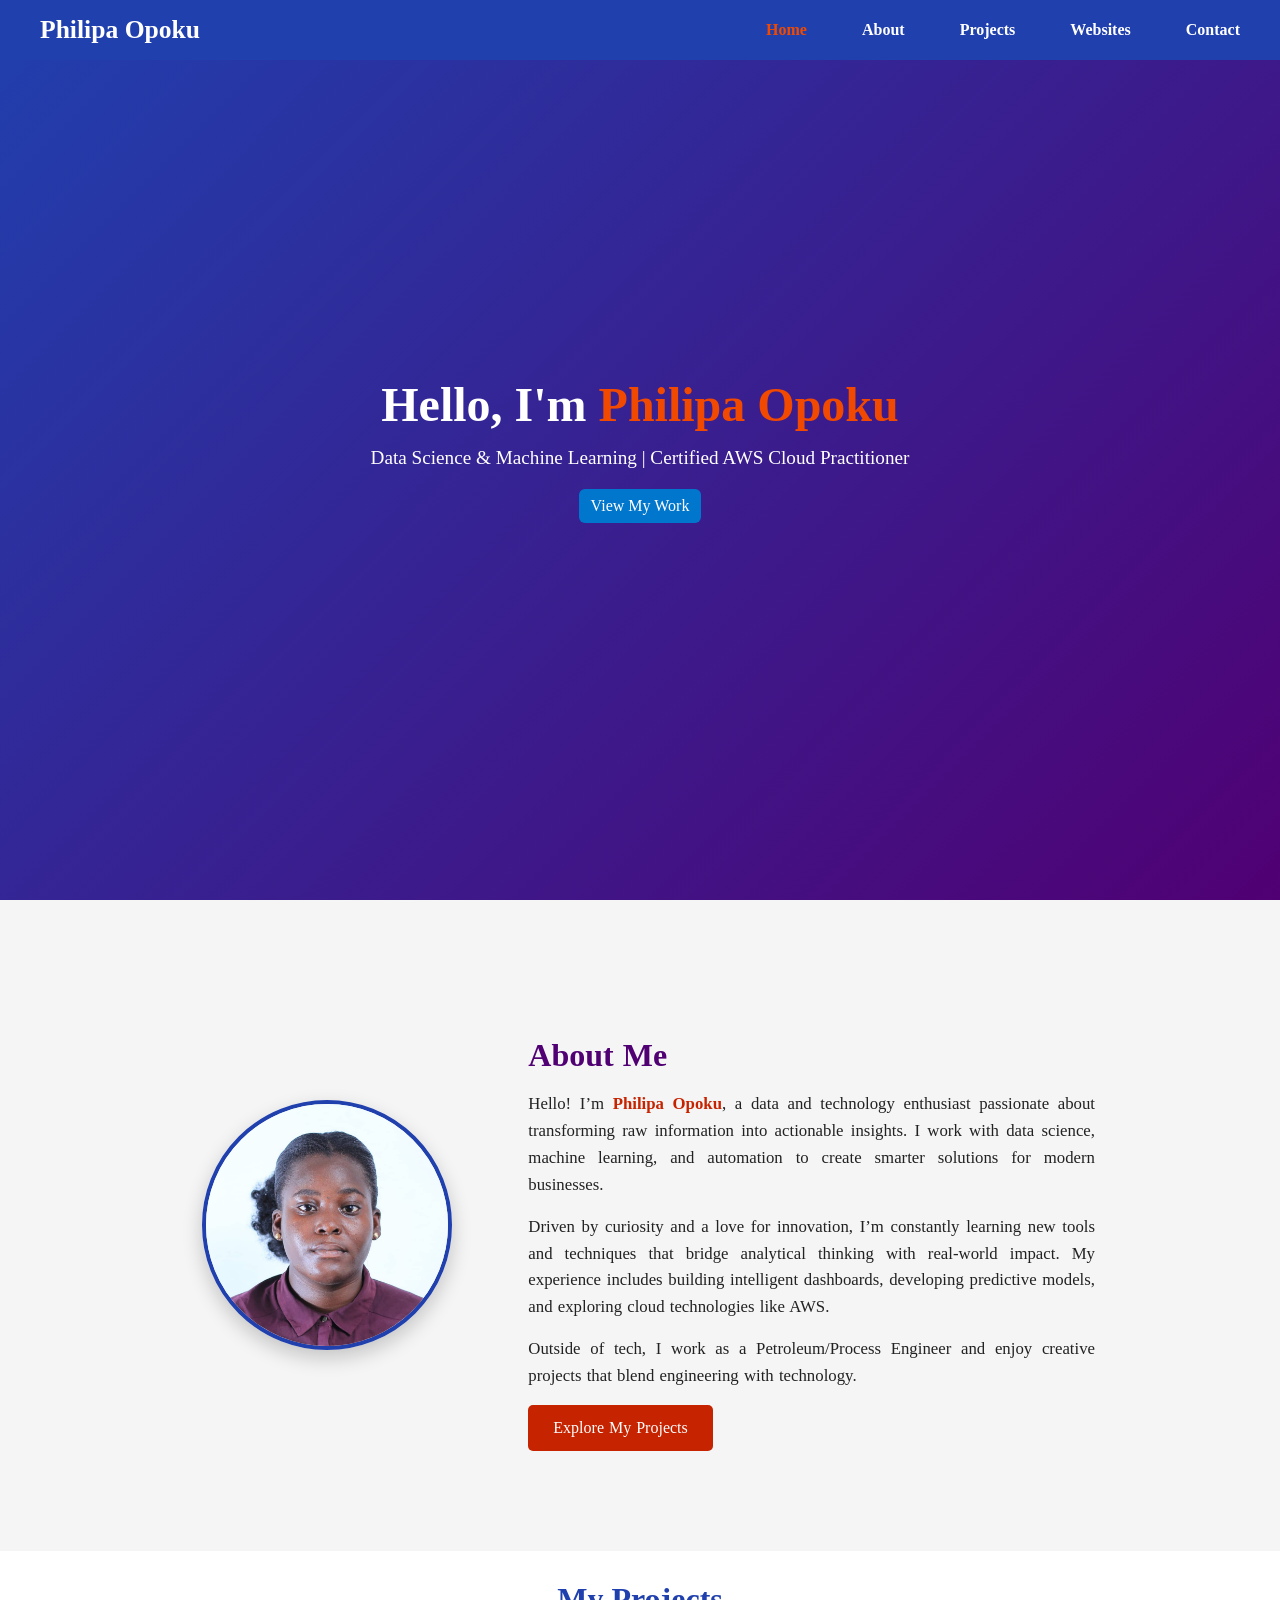
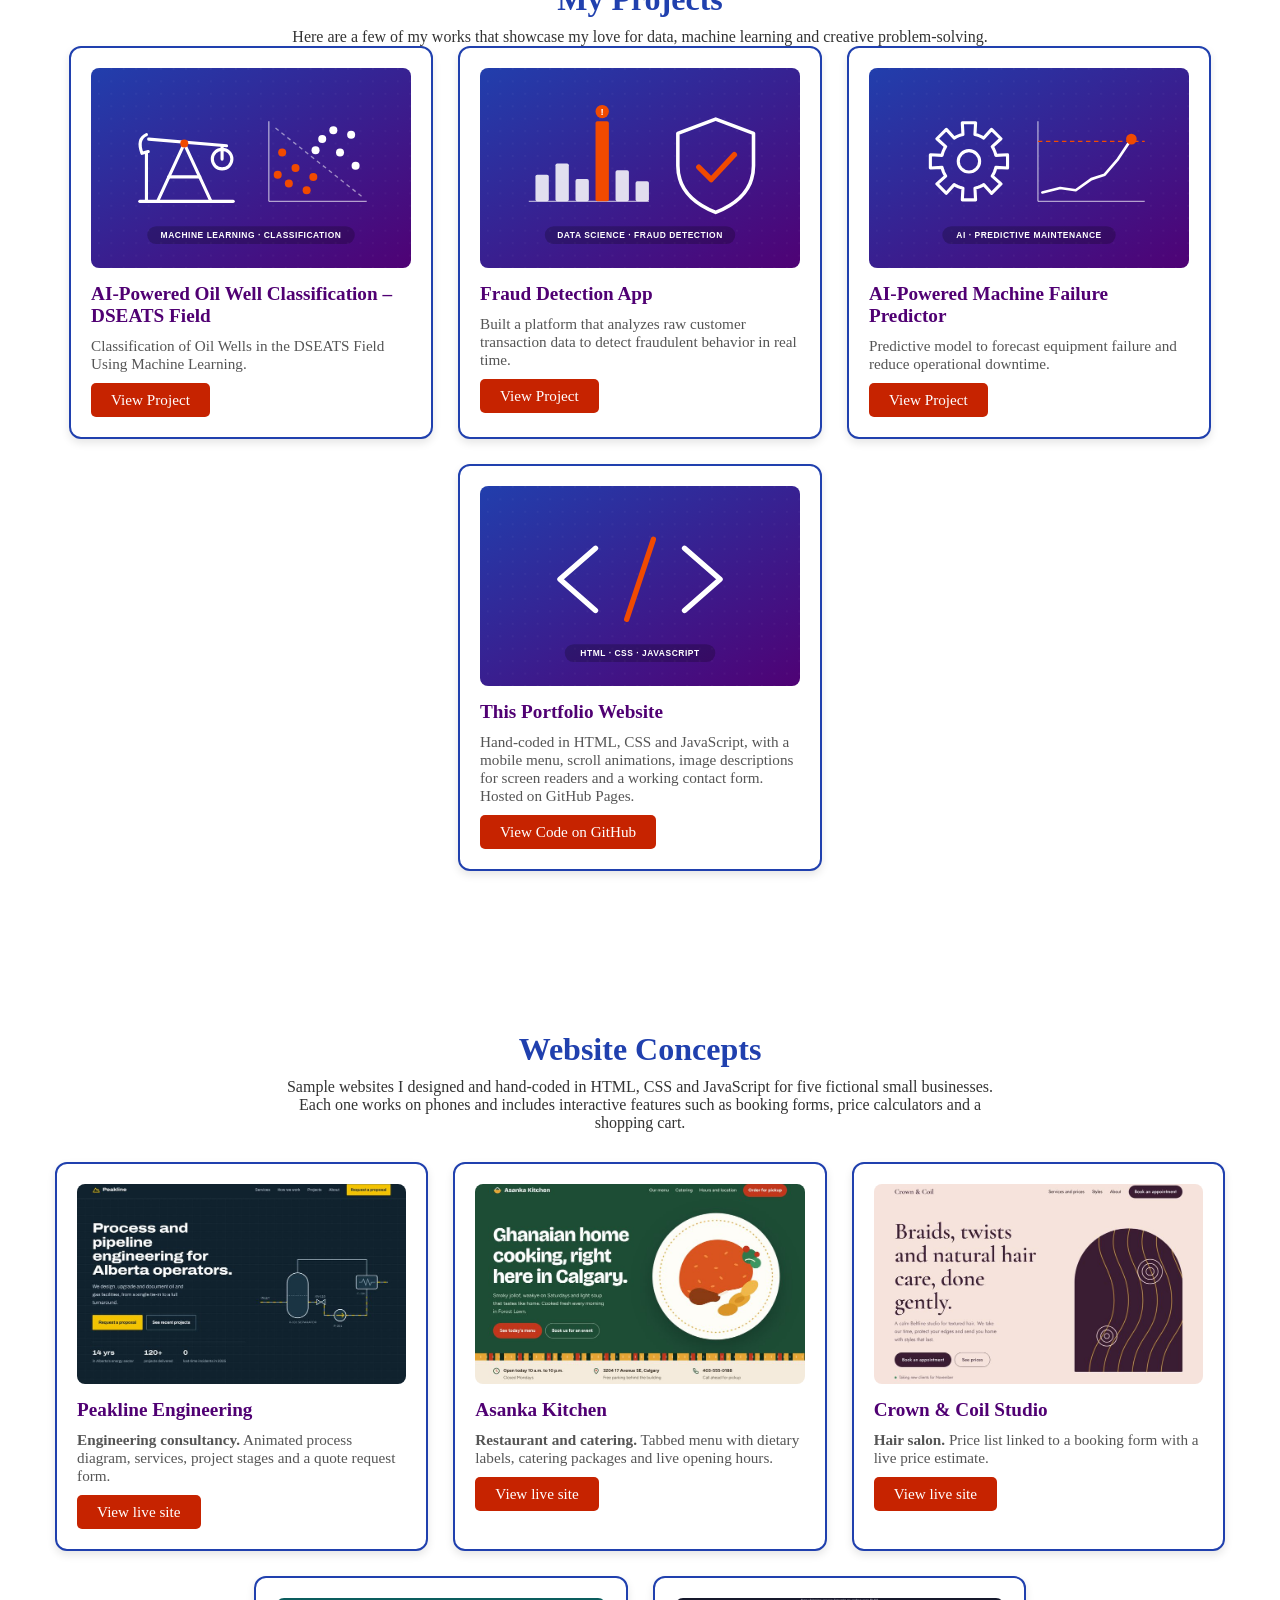
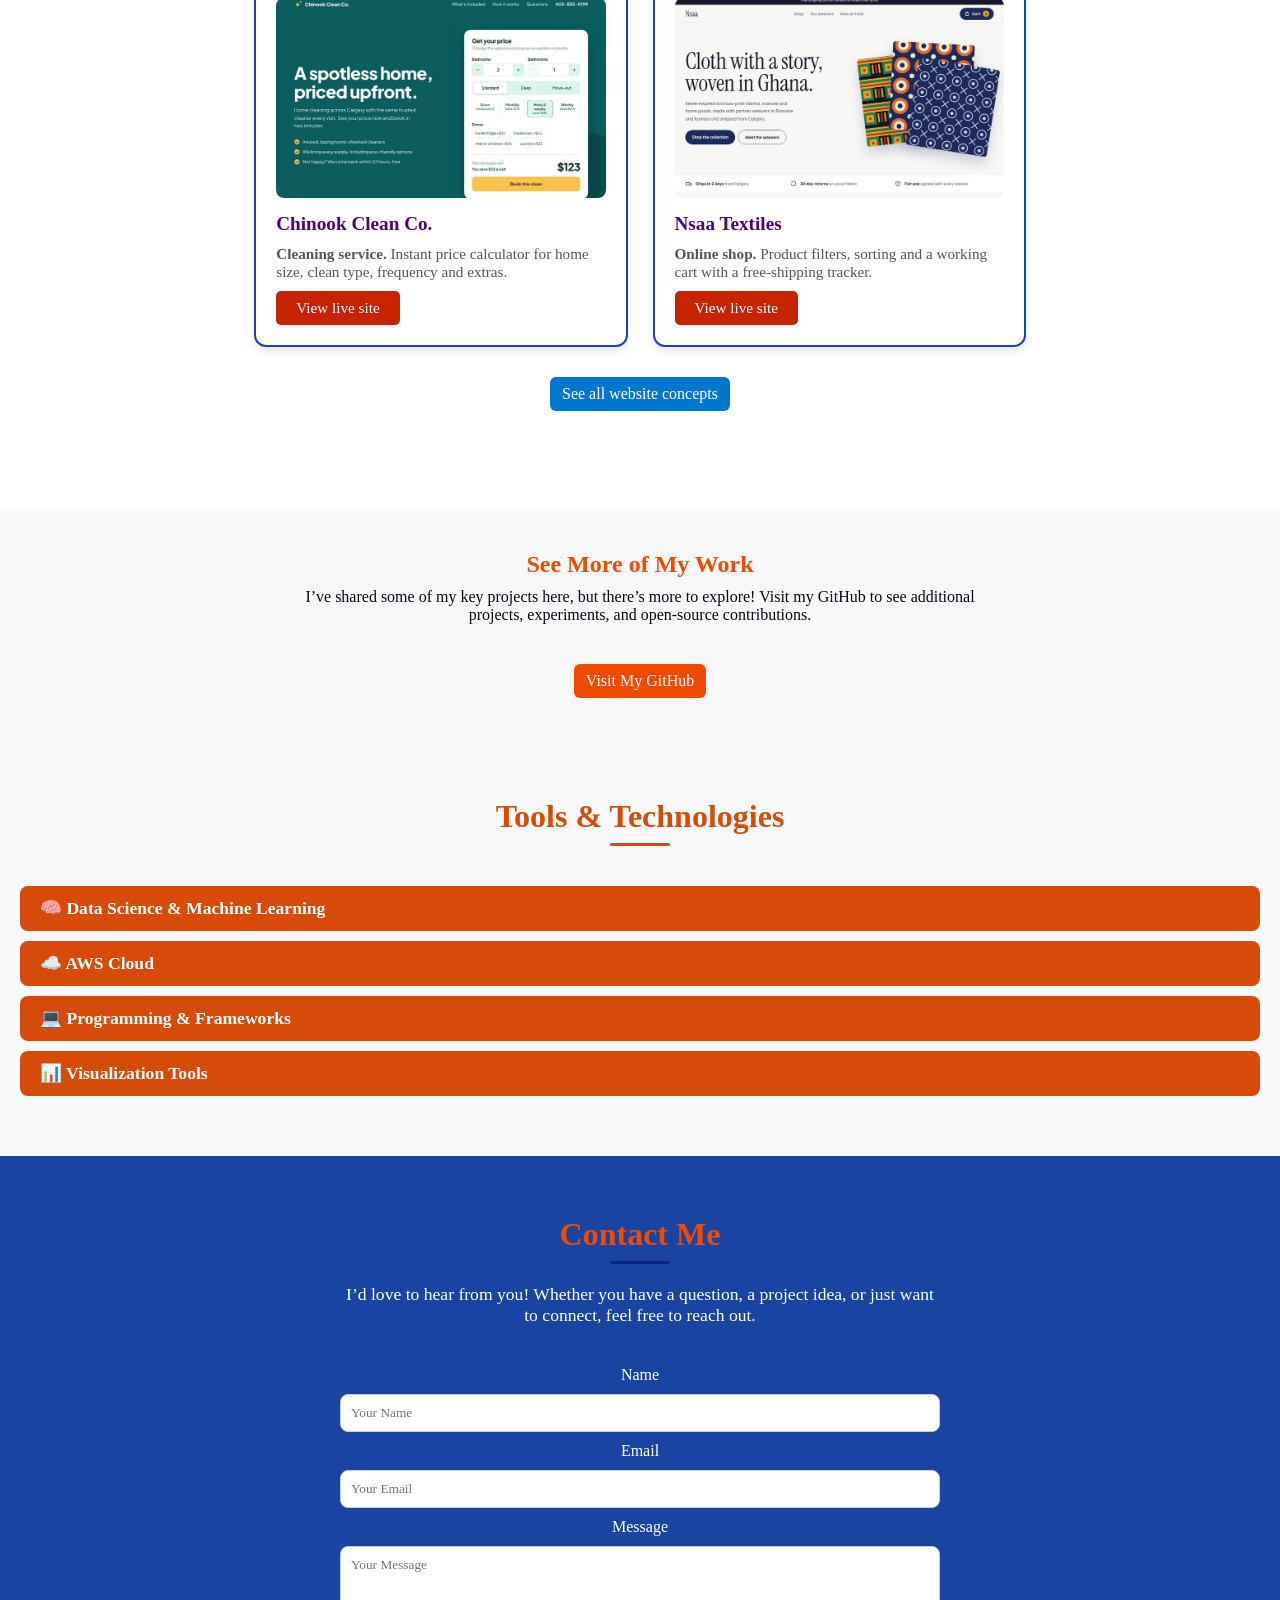
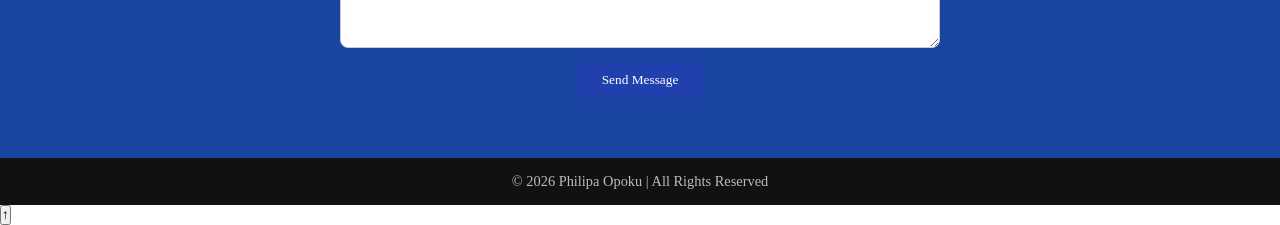
==== index.html @ 63f9a3cf "Add files via upload" ====
<!DOCTYPE html>
<html lang="en">
<head>
  <meta charset="UTF-8" />
  <meta name="viewport" content="width=device-width, initial-scale=1.0" />
  <title>Philipa Opoku | Portfolio</title>
  <link rel="stylesheet" href="style.css" />
</head>
<body>
  <!-- ====== Navbar ====== -->
  <header>
    <nav class="navbar">
      <div class="logo">Philipa Opoku</div>
      <ul class="nav-links" id="navLinks">
        <li><a href="#home">Home</a></li>
        <li><a href="#about">About</a></li>
        <li><a href="#projects">Projects</a></li>
        <li><a href="#websites">Websites</a></li>
        <li><a href="#contact">Contact</a></li>
      </ul>
      <div class="menu-toggle" id="menuToggle">&#9776;</div>
    </nav>
  </header>

  <!-- ====== Home Section ====== -->
  <section id="home" class="home-section">
    <div class="home-content">
      <h1>Hello, I'm <span>Philipa Opoku</span></h1>
      <p> Data Science & Machine Learning | Certified AWS Cloud Practitioner</p>
      <a href="#projects" class="btn">View My Work</a>
    </div>
</section>


  </section>
      <!-- ====== About Section ====== -->
  <section id="about" class="about-section">
    <div class="about-container">
      
      <!-- Profile Image on the Left -->
      <div class="about-image">
        <img src="PIC.jpg" alt="Profile photo of Philipa Opoku">
      </div>

      <!-- Text on the Right -->
      <div class="about-text">
        <h2>About Me</h2>
<p>
  Hello! I’m <strong>Philipa Opoku</strong>, a data and technology enthusiast passionate about transforming raw information into actionable insights. 
  I work with data science, machine learning, and automation to create smarter solutions for modern businesses.
</p>
<p>
  Driven by curiosity and a love for innovation, I’m constantly learning new tools and techniques that bridge analytical thinking with real-world impact. 
  My experience includes building intelligent dashboards, developing predictive models, and exploring cloud technologies like AWS.
</p>
<p>
  Outside of tech, I work as a Petroleum/Process Engineer and enjoy creative projects that blend engineering with technology.
</p>
<a href="#projects" class="btn">Explore My Projects</a>


    </div>
  </section>


<!-- ====== Projects Section ====== -->
<section id="projects" class="projects-section">
  <h2>My Projects</h2>
  <p>Here are a few of my works that showcase my love for data, machine learning and creative problem-solving.</p>

  <div class="projects-container">
    <!-- Project 1 -->
    <div class="project-card">
      <img src="project-oil-wells.svg" alt="Illustration of an oil pumpjack beside a chart of wells sorted into two groups">
      <div class="project-info">
        <h3>AI-Powered Oil Well Classification – DSEATS Field</h3>
        <p>Classification of Oil Wells in the DSEATS Field Using Machine Learning.</p>
        <a href="https://github.com/philipaopoku-ds/DSEATS-AFRICA-2025/blob/main/DSEATS_Africa_2025_Classification.ipynb" class="btn">View Project</a>
      </div>
    </div>

    <!-- Project 2 -->
    <div class="project-card">
      <img src="project-fraud-detection.svg" alt="Illustration of transaction bars with one flagged as suspicious, next to a security shield">
      <div class="project-info">
        <h3>Fraud Detection App</h3>
        <p>Built a platform that analyzes raw customer transaction data to detect fraudulent behavior in real time.</p>
        <a href="https://github.com/philipaopoku-ds/Fraud-Detection" class="btn">View Project</a>
      </div>
    </div>

    <!-- Project 3 -->
    <div class="project-card">
      <img src="project-machine-failure.svg" alt="Illustration of a machine gear beside a trend line crossing a warning threshold">
      <div class="project-info">
        <h3>AI-Powered Machine Failure Predictor</h3>
        <p>Predictive model to forecast equipment failure and reduce operational downtime.</p>
        <a href="https://github.com/philipaopoku-ds/Predictive-Maintenance-Modelling-" class="btn">View Project</a>
      </div>
    </div>

    <!-- Project 4 -->
    <div class="project-card">
      <img src="project-portfolio.svg" alt="Illustration of code brackets representing hand-written HTML, CSS and JavaScript">
      <div class="project-info">
        <h3>This Portfolio Website</h3>
        <p>Hand-coded in HTML, CSS and JavaScript, with a mobile menu, scroll animations, image descriptions for screen readers and a working contact form. Hosted on GitHub Pages.</p>
        <a href="https://github.com/philipaopoku-ds/My_Portfolio_WEBSITE" class="btn" target="_blank">View Code on GitHub</a>
      </div>
    </div>
  </div>
</section>

<!-- ====== Website Concepts Section ====== -->
<section id="websites" class="projects-section">
  <h2>Website Concepts</h2>
  <p style="max-width:720px;margin:10px auto 30px;">Sample websites I designed and hand-coded in HTML, CSS and JavaScript for five fictional small businesses. Each one works on phones and includes interactive features such as booking forms, price calculators and a shopping cart.</p>

  <div class="projects-container">
    <div class="project-card">
      <img src="concept-engineering.jpg" alt="Home page of a concept engineering website with a dark navy design and a process flow diagram" loading="lazy">
      <div class="project-info">
        <h3>Peakline Engineering</h3>
        <p><strong>Engineering consultancy.</strong> Animated process diagram, services, project stages and a quote request form.</p>
        <a href="https://philipaopoku-ds.github.io/website-samples/engineering/" class="btn" target="_blank" rel="noopener">View live site</a>
      </div>
    </div>

    <div class="project-card">
      <img src="concept-restaurant.jpg" alt="Home page of a concept Ghanaian restaurant website with an illustrated plate of jollof rice" loading="lazy">
      <div class="project-info">
        <h3>Asanka Kitchen</h3>
        <p><strong>Restaurant and catering.</strong> Tabbed menu with dietary labels, catering packages and live opening hours.</p>
        <a href="https://philipaopoku-ds.github.io/website-samples/restaurant/" class="btn" target="_blank" rel="noopener">View live site</a>
      </div>
    </div>

    <div class="project-card">
      <img src="concept-salon.jpg" alt="Home page of a concept hair salon website in blush and plum with an arched illustration" loading="lazy">
      <div class="project-info">
        <h3>Crown &amp; Coil Studio</h3>
        <p><strong>Hair salon.</strong> Price list linked to a booking form with a live price estimate.</p>
        <a href="https://philipaopoku-ds.github.io/website-samples/salon/" class="btn" target="_blank" rel="noopener">View live site</a>
      </div>
    </div>

    <div class="project-card">
      <img src="concept-cleaning.jpg" alt="Home page of a concept cleaning company website with an instant price calculator" loading="lazy">
      <div class="project-info">
        <h3>Chinook Clean Co.</h3>
        <p><strong>Cleaning service.</strong> Instant price calculator for home size, clean type, frequency and extras.</p>
        <a href="https://philipaopoku-ds.github.io/website-samples/cleaning/" class="btn" target="_blank" rel="noopener">View live site</a>
      </div>
    </div>

    <div class="project-card">
      <img src="concept-shop.jpg" alt="Home page of a concept online fabric shop with colourful kente and wax print patterns" loading="lazy">
      <div class="project-info">
        <h3>Nsaa Textiles</h3>
        <p><strong>Online shop.</strong> Product filters, sorting and a working cart with a free-shipping tracker.</p>
        <a href="https://philipaopoku-ds.github.io/website-samples/shop/" class="btn" target="_blank" rel="noopener">View live site</a>
      </div>
    </div>
  </div>
  <p style="margin-top:30px;"><a href="https://philipaopoku-ds.github.io/website-samples/" class="btn" target="_blank" rel="noopener">See all website concepts</a></p>
</section>

<!-- ====== More Projects Section ====== -->
<section id="more-projects" class="more-projects-section" style="text-align:center; padding:40px 5%; background-color:#f8f8f8;">
  <h2 style="color:#F14A00;">See More of My Work</h2>
  <p style="color:#030916; font-size:1rem; max-width:700px; margin:10px auto 20px;">
    I’ve shared some of my key projects here, but there’s more to explore! Visit my GitHub to see additional projects, experiments, and open-source contributions.
  </p>
  <a href="https://github.com/philipaopoku-ds" target="_blank" class="btn" style="margin-top:20px; display:inline-block; background-color:#F14A00; color:white;">
    Visit My GitHub
  </a>
</section>




  </section>
  <!-- ====== Tools & Technologies Section ====== -->
<section id="tools" class="tools-section">
  <h3 class="section-title">Tools & Technologies</h3>
<div class="tools-container">
  <!-- Data Science & Machine Learning -->
  <div class="tool-category">
    <button class="tool-btn">🧠 Data Science & Machine Learning</button>
    <div class="tool-content">
      <span>Python</span>
      <span>Pandas</span>
      <span>NumPy</span>
      <span>Matplotlib</span>
      <span>Seaborn</span>
      <span>Scikit-Learn</span>
      <span>TensorFlow</span>
      <span>PyTorch</span>
      <span>Keras</span>
    </div>
  </div>

  <!-- AWS Cloud -->
  <div class="tool-category">
    <button class="tool-btn">☁️ AWS Cloud</button>
    <div class="tool-content">
      <span>AWS Lambda</span>
      <span>Amazon API Gateway</span>
      <span>Amazon S3</span>
      <span>Amazon DynamoDB</span>
      <span>Amazon Lightsail</span>
      <span>Amazon ECS</span>
      <span>AWS Amplify</span>
      <span>GitHub Actions</span>
    </div>
  </div>

  <!-- Programming & Frameworks -->
  <div class="tool-category">
    <button class="tool-btn">💻 Programming & Frameworks</button>
    <div class="tool-content">
      <span>Flask</span>
      <span>Streamlit</span>
      <span>FastAPI</span>
      <span>Docker</span>
      <span>Git</span>
      <span>SQL</span>
      <span>R</span>
    </div>
  </div>

  <!-- Visualization Tools -->
  <div class="tool-category">
    <button class="tool-btn">📊 Visualization Tools</button>
    <div class="tool-content">
      <span>Tableau</span>
      <span>Power BI</span>
    </div>
  </div>
</div>
</section>

    <!-- ====== Contact Section ====== -->
<section id="contact">
  <div class="contact-container">
    <h2 class="section-title"><strong>Contact Me</strong></h2>
    <p class="contact-intro">
      I’d love to hear from you! Whether you have a question, a project idea, or just want to connect, feel free to reach out.
    </p>

    <div class="contact-content">
      <!-- ✅ Working Contact Form -->
      <form action="https://formsubmit.co/opokuphilipa2@gmail.com" method="POST">
        <!-- Optional: customize redirect and turn off captcha -->
        <input type="hidden" name="_next" value="https://yourwebsite.com/thankyou.html">
        <input type="hidden" name="_captcha" value="false">

        <label for="name">Name</label>
        <input type="text" id="name" name="name" placeholder="Your Name" required>

        <label for="email">Email</label>
        <input type="email" id="email" name="email" placeholder="Your Email" required>

        <label for="message">Message</label>
        <textarea id="message" name="message" rows="5" placeholder="Your Message" required></textarea>

        <button type="submit" class="btn">Send Message</button>
      </form>
    </div>
  </div>
</section>

  <!-- ====== Footer ====== -->
  <footer class="footer">
    <p>&copy; <span id="year">2026</span> Philipa Opoku | All Rights Reserved</p>
    <script>document.getElementById("year").textContent = new Date().getFullYear();</script>
  </footer>

  <!-- ====== Back to Top Button ====== -->
<button id="backToTop" title="Go to top">↑</button>

<!-- Existing site scripts -->
<script src="script.js"></script>

<!-- Dropdown Script for Tools Section -->
<script>
  const buttons = document.querySelectorAll(".tool-btn");
  buttons.forEach(btn => {
    btn.addEventListener("click", () => {
      btn.parentElement.classList.toggle("active");
    });
  });
</script>
</body>
</html>
---- style.css ----
/* ====== Global Styles ====== */
* {
  margin: 0;
  padding: 0;
  box-sizing: border-box;
  font-family: "Times New Roman", serif;
}

body {
  background-color: #fff;
  color: #222;
  scroll-behavior: smooth;
}

/* ====== Navbar ====== */
header {
  background: linear-gradient(90deg, #2040ae, #500073);
  color: #fff;
  position: fixed;
  width: 100%;
  top: 0;
  z-index: 1000;
}

.navbar {
  display: flex;
  justify-content: space-between;
  align-items: center;
  padding: 15px 40px;
}

.logo {
  font-size: 1.5em;
  font-weight: bold;
}

.nav-links {
  list-style: none;
  display: flex;
  gap: 30px;
}

.nav-links li a {
  text-decoration: none;
  color: #fff;
  font-size: 1em;
  transition: color 0.3s ease;
}

.nav-links li a:hover {
  color: #f14a00;
}

/* ====== Mobile Menu ====== */
.menu-toggle {
  display: none;
  font-size: 1.8em;
  cursor: pointer;
}

@media (max-width: 768px) {
  .nav-links {
    position: absolute;
    top: 60px;
    right: 0;
    background: #2040ae;
    flex-direction: column;
    width: 200px;
    text-align: center;
    display: none;
  }

  .nav-links.active {
    display: flex;
  }

  .menu-toggle {
    display: block;
  }
}

/* ====== Home Section ====== */
.home-section {
  height: 100vh;
  background-color: #09247e;  /* solid blue background */
  display: flex;
  justify-content: center;
  align-items: center;
  text-align: center;
  color: #fff;
  padding: 0 20px;
}


@keyframes gradientShift {
  0% { background-position: 0% 50%; }
  50% { background-position: 100% 50%; }
  100% { background-position: 0% 50%; }
}

.home-content h1 {
  font-size: 2.5em;
  margin-bottom: 10px;
}

.home-content span {
  color: #f14a00;
}

.home-content p {
  font-size: 1.2em;
  margin-bottom: 20px;
}

.btn {
  text-decoration: none;
  background: #c62300;
  color: #fff;
  padding: 10px 25px;
  border-radius: 5px;
  transition: background 0.3s ease;
}

.btn:hover {
  background: #f14a00;
}
/* ====== About Section ====== */
.about-section {
  padding: 100px 50px;
  background-color: #f5f5f5;
  color: #222;
  display: flex;
  justify-content: center;
  align-items: center;
}

.about-container {
  display: flex;
  max-width: 1100px;
  align-items: center;
  gap: 60px;
  flex-wrap: wrap;
}

/* Profile Image */
.about-image {
  flex: 1;
  display: flex;
  justify-content: center;
}

.about-image img {
  width: 320px;
  height: 320px;
  border-radius: 50%;
  object-fit: cover;
  border: 5px solid #2040ae;
  box-shadow: 0 8px 20px rgba(0,0,0,0.2);
  transition: transform 0.3s ease;
}

.about-image img:hover {
  transform: scale(1.05);
}

/* About Text */
.about-text {
  flex: 2;
  min-width: 300px;
}

.about-text h2 {
  font-size: 2em;
  margin-bottom: 15px;
  color: #2040ae;
}

.about-text p {
  line-height: 1.6;
  margin-bottom: 15px;
  font-size: 1.05em;
}

.about-text strong {
  color: #c62300;
}

.about-text .btn {
  background: #c62300;
  color: #fff;
  text-decoration: none;
  padding: 10px 25px;
  border-radius: 5px;
  display: inline-block;
  transition: background 0.3s ease;
}

.about-text .btn:hover {
  background: #f14a00;
}

/* ====== Responsive Layout ====== */
@media (max-width: 900px) {
  .about-container {
    flex-direction: column;
    text-align: center;
  }

  .about-text {
    margin-top: 20px;
  }

  .about-image img {
    width: 250px;
    height: 250px;
  }
}

/* ====== Projects Section ====== */
.projects-section {
  padding: 100px 50px;
  background-color: #fff;
  text-align: center;
}

.projects-container {
  max-width: 1200px;
  margin: auto;
}

.projects-section h2 {
  font-size: 2em;
  color: #2040ae;
  margin-bottom: 10px;
}

.project-intro {
  font-size: 1.1em;
  color: #555;
  margin-bottom: 50px;
}

.project-grid {
  display: grid;
  grid-template-columns: repeat(auto-fit, minmax(300px, 1fr));
  gap: 30px;
}

.project-card {
  background: #f5f5f5;
  border-radius: 10px;
  overflow: hidden;
  box-shadow: 0 5px 15px rgba(0,0,0,0.1);
  transition: transform 0.3s ease, box-shadow 0.3s ease;
}

.project-card:hover {
  transform: translateY(-8px);
  box-shadow: 0 10px 25px rgba(0,0,0,0.2);
}

.project-card img {
  width: 100%;
  height: 200px;
  object-fit: cover;
}

.project-info {
  padding: 20px;
}

.project-info h3 {
  color: #500073;
  font-size: 1.3em;
  margin-bottom: 10px;
}

.project-info p {
  font-size: 1em;
  color: #333;
  margin-bottom: 15px;
}

.project-info .btn {
  background: #c62300;
  color: #fff;
  padding: 8px 20px;
  border-radius: 5px;
  text-decoration: none;
  font-size: 0.95em;
  transition: background 0.3s ease;
}

.project-info .btn:hover {
  background: #f14a00;
}
/* ====== Contact Section ====== */
.contact-section {
  padding: 100px 50px;
  background: linear-gradient(135deg, #2040ae, #500073);
  color: #fff;
  text-align: center;
}

.contact-container {
  max-width: 1100px;
  margin: auto;
}

.contact-section h2 {
  font-size: 2em;
  margin-bottom: 10px;
}

.contact-intro {
  font-size: 1.1em;
  margin-bottom: 40px;
}

.contact-content {
  display: flex;
  justify-content: space-between;
  align-items: flex-start;
  gap: 40px;
  flex-wrap: wrap;
}

/* ====== Contact Form ====== */
.contact-form {
  flex: 1;
  min-width: 300px;
  background: #fff;
  color: #222;
  padding: 30px;
  border-radius: 10px;
  box-shadow: 0 8px 20px rgba(0,0,0,0.15);
}

.contact-form input,
.contact-form textarea {
  width: 100%;
  padding: 12px;
  margin-bottom: 15px;
  border: 1px solid #ccc;
  border-radius: 6px;
  font-family: "Times New Roman", serif;
  font-size: 1em;
  outline: none;
  transition: border 0.3s ease;
}

.contact-form input:focus,
.contact-form textarea:focus {
  border: 1px solid #2040ae;
}

.contact-form .btn {
  background: #c62300;
  border: none;
  cursor: pointer;
  transition: background 0.3s ease;
}

.contact-form .btn:hover {
  background: #f14a00;
}

/* ====== Contact Info ====== */
.contact-info {
  flex: 1;
  min-width: 250px;
  text-align: left;
}

.contact-info h3 {
  margin-bottom: 15px;
  color: #f14a00;
}

.contact-info p {
  margin-bottom: 10px;
  font-size: 1em;
}

.contact-info a {
  color: #fff;
  text-decoration: underline;
  transition: color 0.3s ease;
}

.contact-info a:hover {
  color: #f14a00;
}

/* ====== Footer ====== */
.footer {
  background: #111;
  color: #bbb;
  text-align: center;
  padding: 15px 0;
  font-size: 0.9em;
}
/* ====== Smooth Scroll + Scroll Animations ====== */
html {
  scroll-behavior: smooth;
}

/* Fade-in animation for sections */
section {
  opacity: 0;
  transform: translateY(30px);
  transition: opacity 0.8s ease, transform 0.8s ease;
}

section.visible {
  opacity: 1;
  transform: translateY(0);
}

/* ====== Active Link Highlight ====== */
.nav-links li a.active {
  color: #f14a00;
  font-weight: bold;
}
/* =============== GLOBAL STYLES =============== */
* {
  margin: 0;
  padding: 0;
  box-sizing: border-box;
}

body {
  font-family: "Times New Roman", serif;
  background-color: #fff;
  color: #333;
  scroll-behavior: smooth;
}

/* Container spacing */
section {
  padding: 60px 80px;
}

h1, h2, h3 {
  color: #2040AE;
}

/* =============== NAVBAR =============== */
nav {
  display: flex;
  justify-content: space-between;
  align-items: center;
  background-color: #2040AE;
  padding: 15px 40px;
  position: fixed;
  width: 100%;
  top: 0;
  z-index: 100;
}

nav .logo {
  font-size: 1.6rem;
  color: white;
  font-weight: bold;
}

nav ul {
  display: flex;
  list-style: none;
}

nav ul li {
  margin-left: 25px;
}

nav ul li a {
  text-decoration: none;
  color: white;
  font-weight: bold;
  transition: color 0.3s;
}

nav ul li a:hover {
  color: #F14A00;
}

/* Mobile Navbar */
.menu-toggle {
  display: none;
  flex-direction: column;
  cursor: pointer;
}

.bar {
  width: 25px;
  height: 3px;
  background-color: white;
  margin: 4px 0;
}

/* =============== HOME SECTION =============== */
#home {
  height: 100vh;
  display: flex;
  flex-direction: column;
  justify-content: center;
  align-items: center;
  text-align: center;
  background: linear-gradient(135deg, #2040AE, #500073);
  color: white;
}

#home h1 {
  font-size: 3rem;
  color: #ffffff;
}

#home p {
  font-size: 1.2rem;
  max-width: 600px;
  margin-top: 15px;
}

/* =============== ABOUT SECTION =============== */
#about {
  display: flex;
  align-items: center;
  justify-content: space-around;
  flex-wrap: wrap;
}

.about-image img {
  width: 250px;
  height: 250px;
  border-radius: 50%;
  border: 4px solid #2040AE;
  object-fit: cover;
}

.about-text {
  max-width: 600px;
  margin-top: 30px;
  text-align: justify;         /* ✅ Justifies your text neatly */
  line-height: 1.6;            /* Better readability */
  word-spacing: 1px;           /* Slight word spacing for balance */
}


.about-text h2 {
  font-size: 2rem;
  color: #500073;
  margin-bottom: 10px;
}

/* ===== PROJECT SECTION ===== */
#projects {
  text-align: center;
  padding: 30px 5% 60px 5%; /* top | right | bottom | left */
  background-color: #fff;
}

/* Container wrapping all project cards */
.projects-container {
  display: flex;
  flex-wrap: wrap;                /* Allow wrapping to next row */
  justify-content: center;        /* Center cards horizontally */
  gap: 25px;                      /* Space between cards */
  max-width: 1200px;
  margin: 0 auto;
}

/* Individual project card */
.project-card {
  background-color: #fff;
  border: 2px solid #2040AE;
  border-radius: 12px;
  box-shadow: 0 4px 8px rgba(0,0,0,0.1);
  overflow: hidden;
  padding: 20px;
  flex: 1 1 calc(33.33% - 20px); /* 3 per row, flexible width */
  display: flex;
  flex-direction: column;
  text-align: left;
  transition: transform 0.3s, box-shadow 0.3s;
  box-sizing: border-box;        /* Include padding/border in width */
}

/* Hover effect */
.project-card:hover {
  transform: translateY(-5px);
  box-shadow: 0 6px 12px rgba(0,0,0,0.15);
}

/* Project images */
.project-card img {
  width: 100%;
  height: 200px;
  object-fit: cover;
  border-radius: 8px;
}

/* Project text content */
.project-info {
  padding: 15px 0 0 0;
}

.project-info h3 {
  margin: 0 0 10px;
  font-size: 1.2rem;
}

.project-info p {
  font-size: 0.95rem;
  color: #555;
  margin-bottom: 10px;
}

/* Project button */
.btn {
  display: inline-block;
  text-decoration: none;
  background-color: #0077cc;
  color: #fff;
  padding: 8px 12px;
  border-radius: 6px;
  transition: background-color 0.3s;
}

.btn:hover {
  background-color: #005fa3;
}

/* ===== Responsive Layout ===== */

/* Tablets: 2 per row */
@media (max-width: 992px) {
  .project-card {
    flex: 1 1 calc(50% - 20px);
  }
}

/* Mobile: 1 per row */
@media (max-width: 600px) {
  .project-card {
    flex: 1 1 100%;
  }
}

/* ====== Tools & Technologies Section ====== */
.tools-section {
  padding: 60px 20px;
  text-align: center;
  background-color: #f8f9fa; /* light background to separate from projects */
}

.tools-section .section-title {
  font-size: 2rem;
  color: #d64b0a;
  margin-bottom: 30px;
  position: relative;
}

.tools-section .section-title::after {
  content: "";
  display: block;
  width: 60px;
  height: 3px;
  background-color: #d64b0a;
  margin: 8px auto 0;
  border-radius: 2px;
}

/* ===== Accordion-style Tools & Technologies ===== */
.tool-btn {
  background-color: #d64b0a;
  color: white;
  padding: 12px 20px;
  width: 100%;
  text-align: left;
  border: none;
  border-radius: 8px;
  font-size: 1.1rem;
  font-weight: 600;
  cursor: pointer;
  transition: background-color 0.3s;
  margin-top: 10px;
}

.tool-btn:hover {
  background-color: #b33e08;
}

.tool-content {
  display: none;
  margin-top: 10px;
  animation: dropdown 0.3s ease;
}

.tool-content span {
  display: inline-block;
  padding: 8px 15px;
  background-color: #f5f5f5;
  color: #333;
  border-radius: 5px;
  margin: 5px;
  font-size: 0.95rem;
  border: 1px solid #ddd;
}

.tool-category.active .tool-content {
  display: block;
}

/* Optional smooth dropdown animation */
@keyframes dropdown {
  from { opacity: 0; transform: translateY(-5px); }
  to { opacity: 1; transform: translateY(0); }
}


.project-card:hover {
  transform: translateY(-5px);
  box-shadow: 0 6px 12px rgba(0, 0, 0, 0.15);
}


/* =============== CONTACT SECTION =============== */
#contact {
  background-color: #f8f8f8;
  text-align: center;
}

.contact-container {
  max-width: 600px;
  margin: 0 auto;
}

.contact-container input,
.contact-container textarea {
  width: 100%;
  padding: 10px;
  margin: 10px 0;
  border-radius: 8px;
  border: 1px solid #ccc;
}

.contact-container button {
  background-color: #2040AE;
  color: white;
  padding: 10px 25px;
  border: none;
  border-radius: 8px;
  cursor: pointer;
  transition: background-color 0.3s;
}

.contact-container button:hover {
  background-color: #C62300;
}

/* =============== MEDIA QUERIES =============== */
@media (max-width: 900px) {
  nav ul {
    display: none;
    flex-direction: column;
    width: 100%;
    background-color: #2040AE;
    position: absolute;
    top: 60px;
    left: 0;
  }

  nav ul.active {
    display: flex;
  }

  .menu-toggle {
    display: flex;
  }

  section {
    padding: 40px 20px;
  }

  #about {
    flex-direction: column;
    text-align: center;
  }

  .about-image {
    margin-bottom: 20px;
  }

  #home h1 {
    font-size: 2rem;
  }

  #home p {
    font-size: 1rem;
  }
}

@media (max-width: 600px) {
  .project-card {
    width: 100%;
  }

  .about-image img {
    width: 200px;
    height: 200px;
  }
}
/* ===== CONTACT SECTION ===== */
#contact {
  background-color: #1944a1;   /* original blue background */
  padding: 60px 20px;
  text-align: center;
  color: white;                /* white text */
}

/* ===== CONTACT SECTION TITLE ===== */
#contact .section-title {
  color: #F14A00;              /* original orange title */
  text-align: center;
  font-size: 2rem;
  margin-bottom: 20px;
}

/* ===== UNDERLINE EFFECT ===== */
#contact .section-title::after {
  content: "";
  display: block;
  width: 60px;
  height: 3px;
  background-color: #09247e;   /* original blue underline */
  margin: 8px auto 0;
  border-radius: 2px;
}

/* ===== CONTACT CONTENT ===== */
.contact-content {
  display: flex;
  flex-wrap: wrap;            
  justify-content: center;    
  gap: 40px;                  
  margin-top: 40px;
}

/* ===== CONTACT FORM ===== */
.contact-form {
  flex: 1 1 350px;            
  max-width: 500px;
  display: flex;
  flex-direction: column;
  gap: 15px;
}

.contact-form label {
  text-align: left;
  font-weight: 500;
  margin-bottom: 5px;
}

.contact-form input,
.contact-form textarea {
  width: 100%;
  padding: 12px;
  border-radius: 6px;
  border: none;
  font-size: 1rem;
  outline: none;
}

.contact-form input:focus,
.contact-form textarea:focus {
  border: 2px solid #F14A00;   /* orange focus */
}

/* Submit button */
.contact-form button {
  padding: 12px;
  border: none;
  border-radius: 6px;
  background-color: #F14A00;   /* original orange button */
  color: white;
  font-size: 1rem;
  cursor: pointer;
  transition: background-color 0.3s;
}

.contact-form button:hover {
  background-color: #d13b00;   /* slightly darker orange on hover */
}

/* ===== CONTACT INFO ===== */
.contact-info {
  flex: 1 1 300px;
  max-width: 400px;
  text-align: left;
  color: white;
}

.contact-info h3 {
  font-size: 1.5rem;
  margin-bottom: 15px;
  color: #F14A00;              /* original orange */
}

.contact-info p {
  margin-bottom: 10px;
  line-height: 1.5;
}

.contact-info a {
  color: #ffffff;              /* keep links white */
  text-decoration: underline;
}

.contact-info a:hover {
  color: #F14A00;              /* original orange on hover */
  text-decoration: none;
}

/* ===== RESPONSIVE ===== */
@media (max-width: 768px) {
  .contact-content {
    flex-direction: column;
    align-items: center;
    gap: 25px;
  }

  .contact-info {
    text-align: center;
  }
}


/* Keep every project card the same width, so a second row of two stays centred */
@media (min-width: 900px) {
  .project-card {
    flex: 0 1 calc(33.33% - 20px);
    max-width: calc(33.33% - 20px);
  }
}
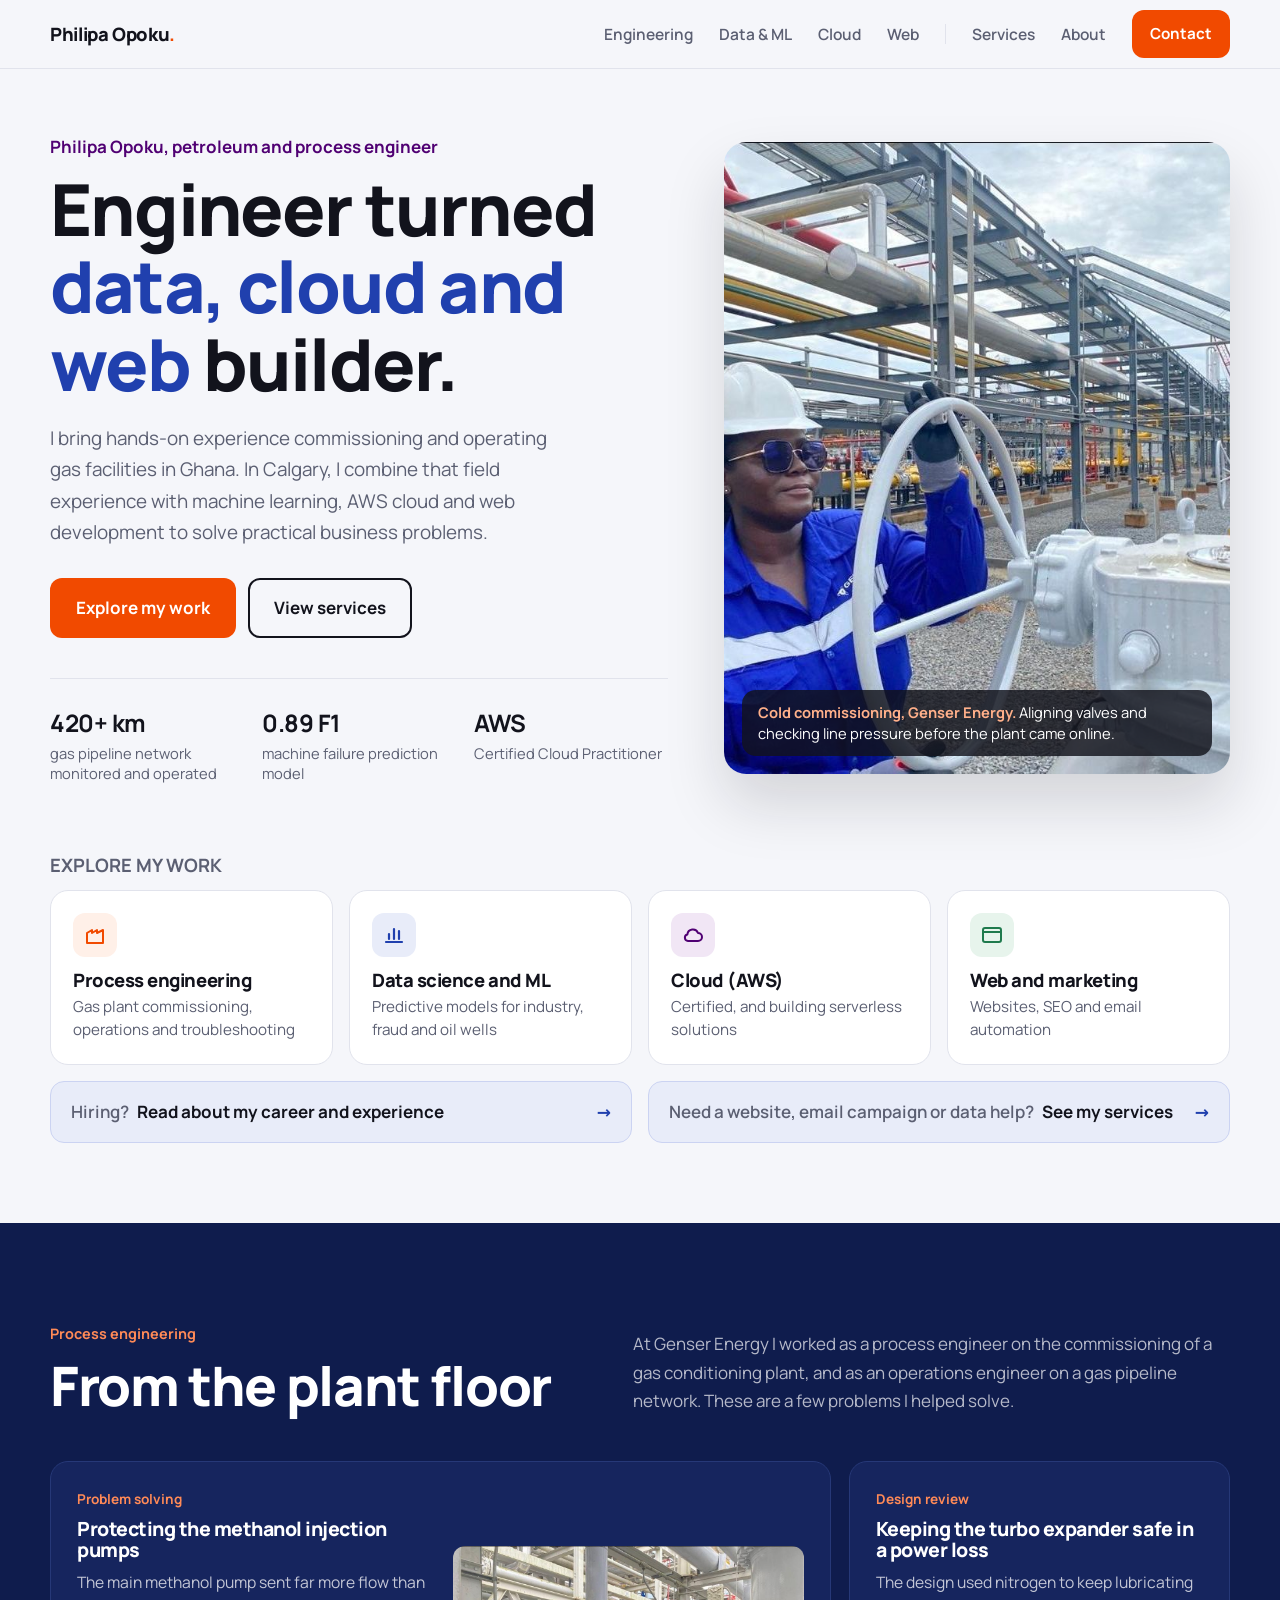
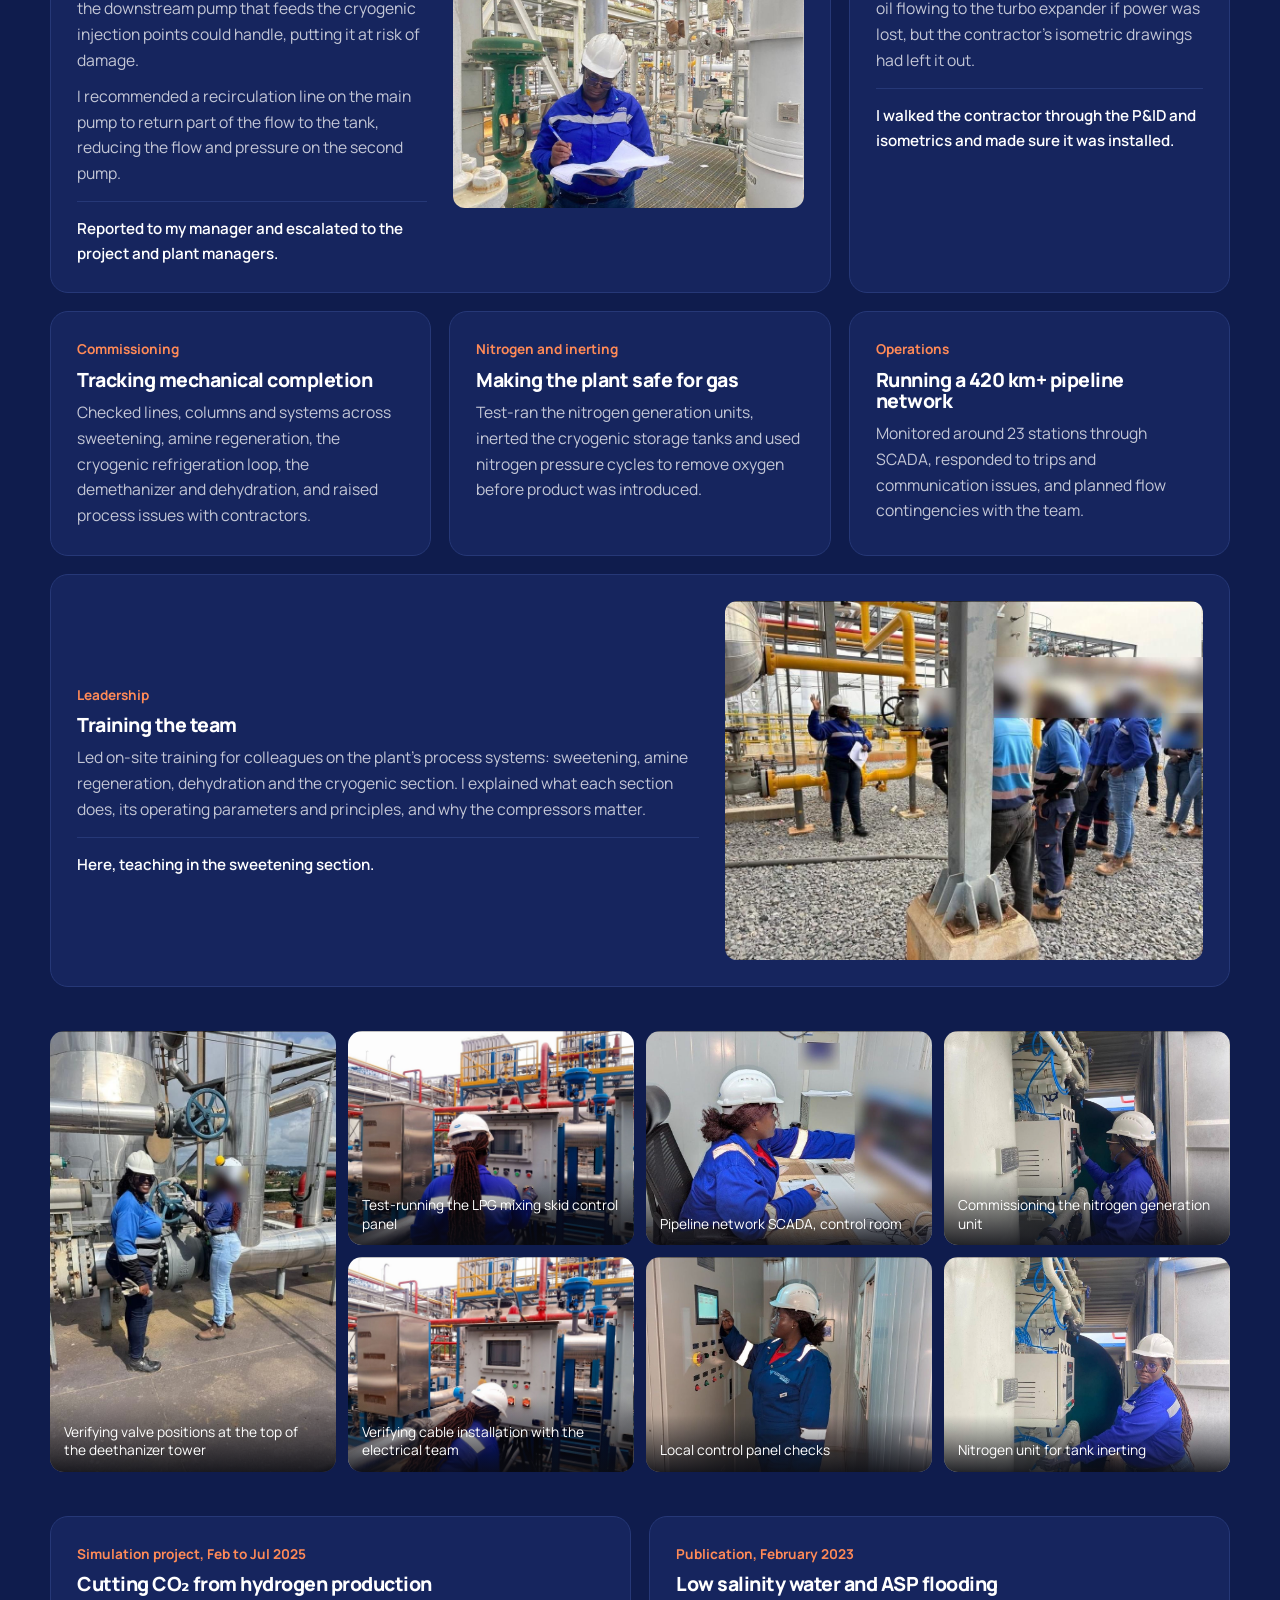
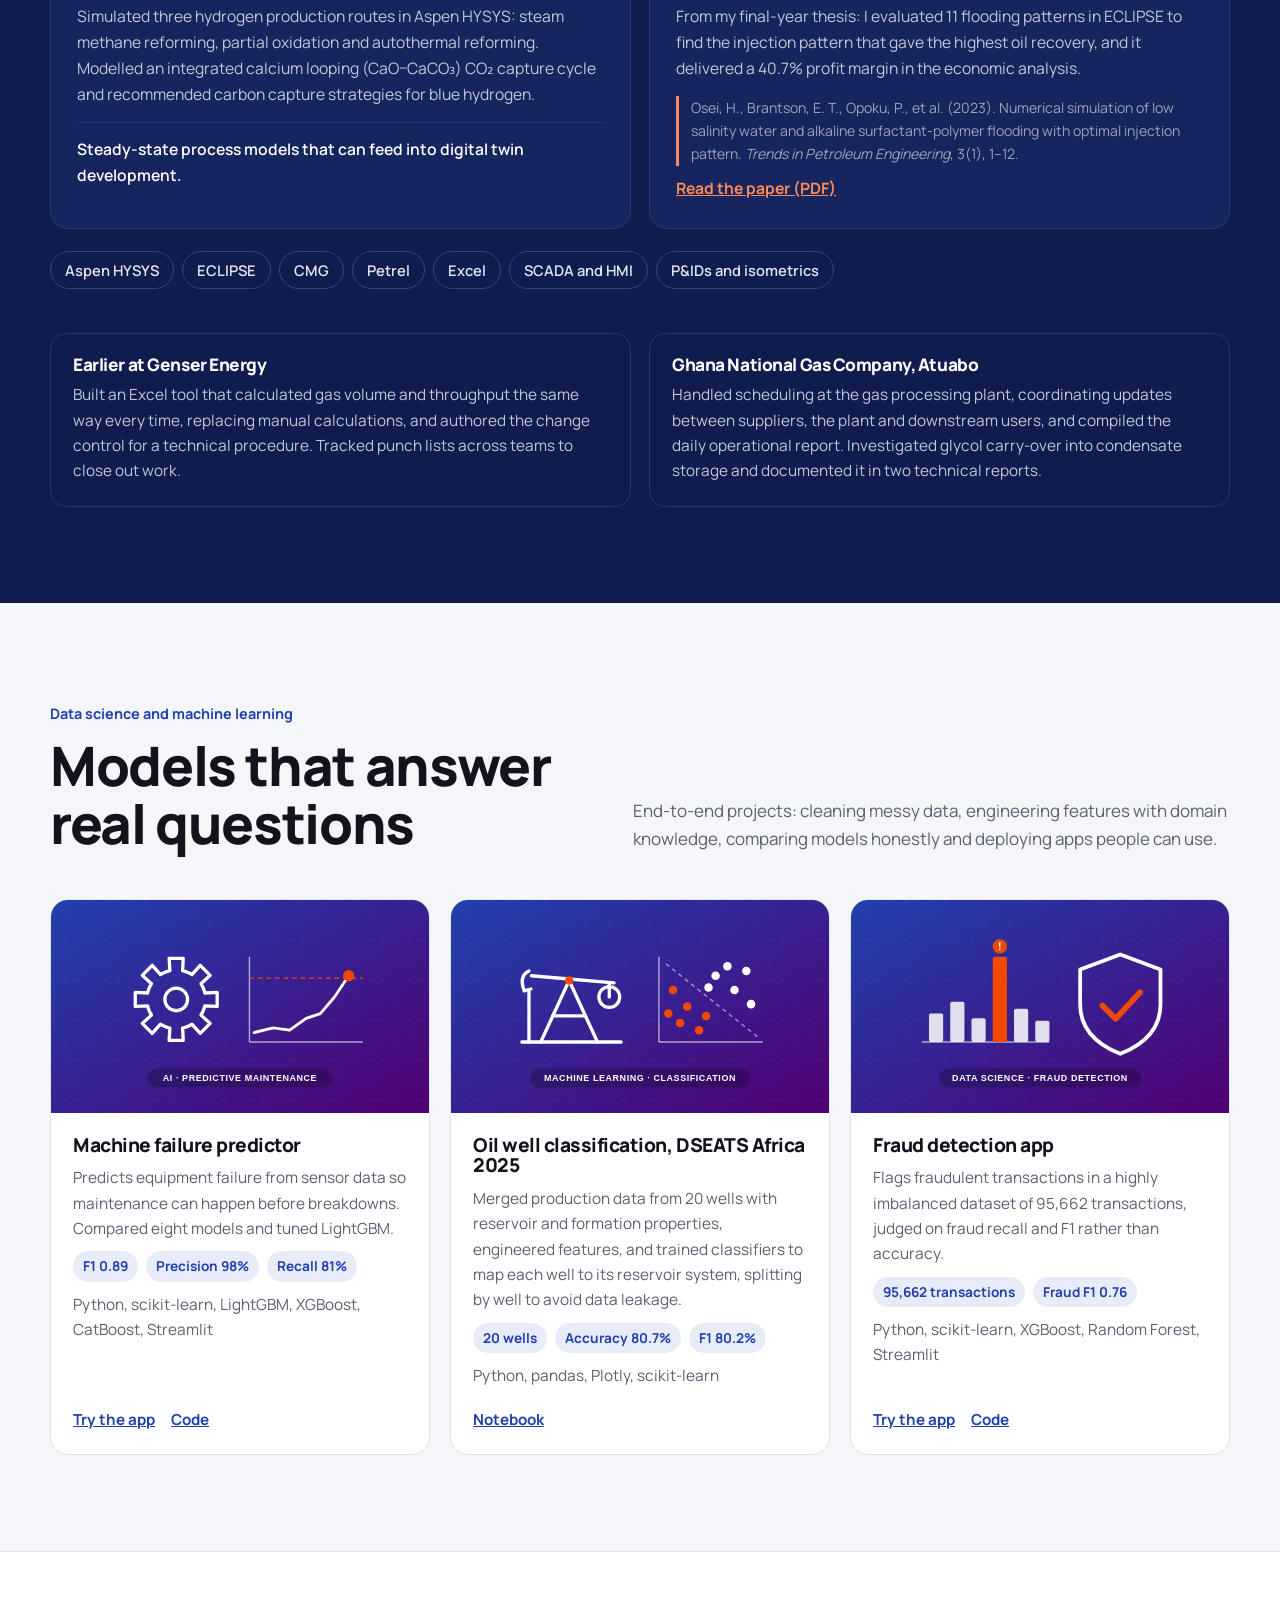
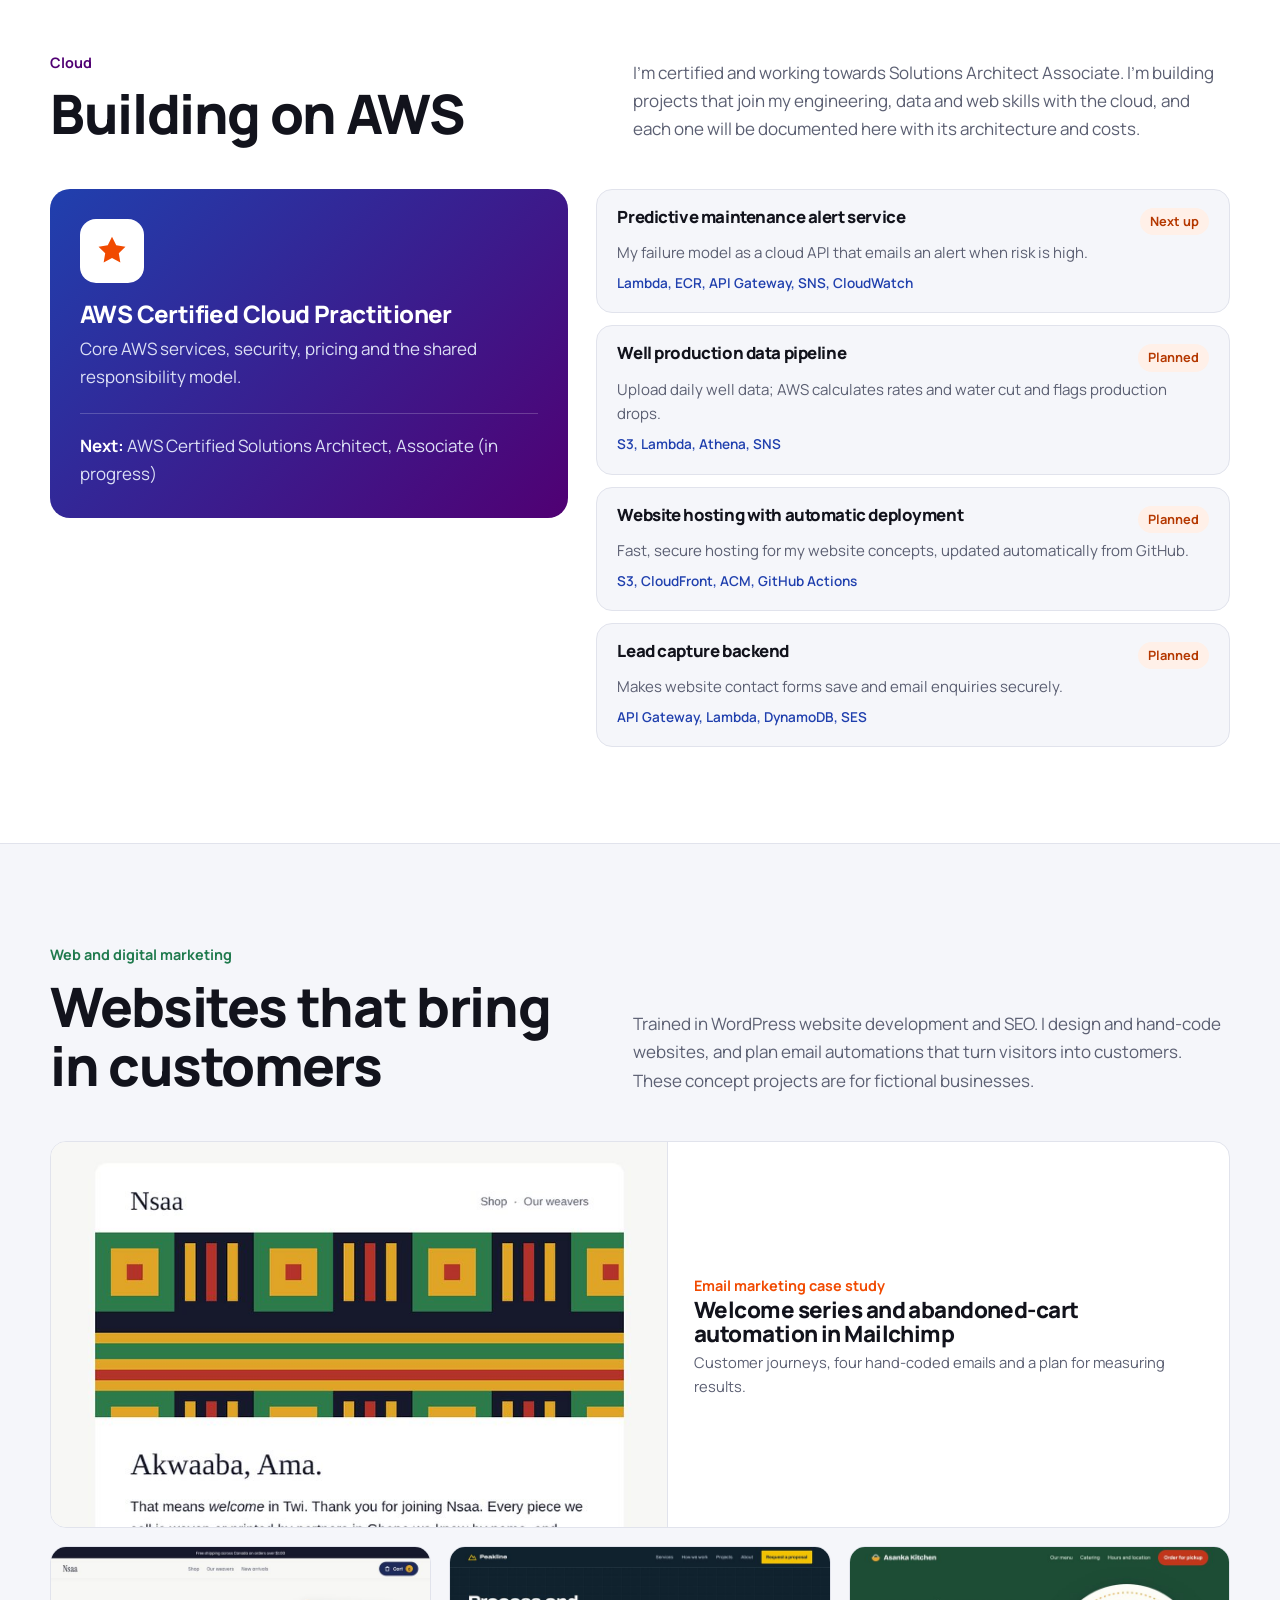
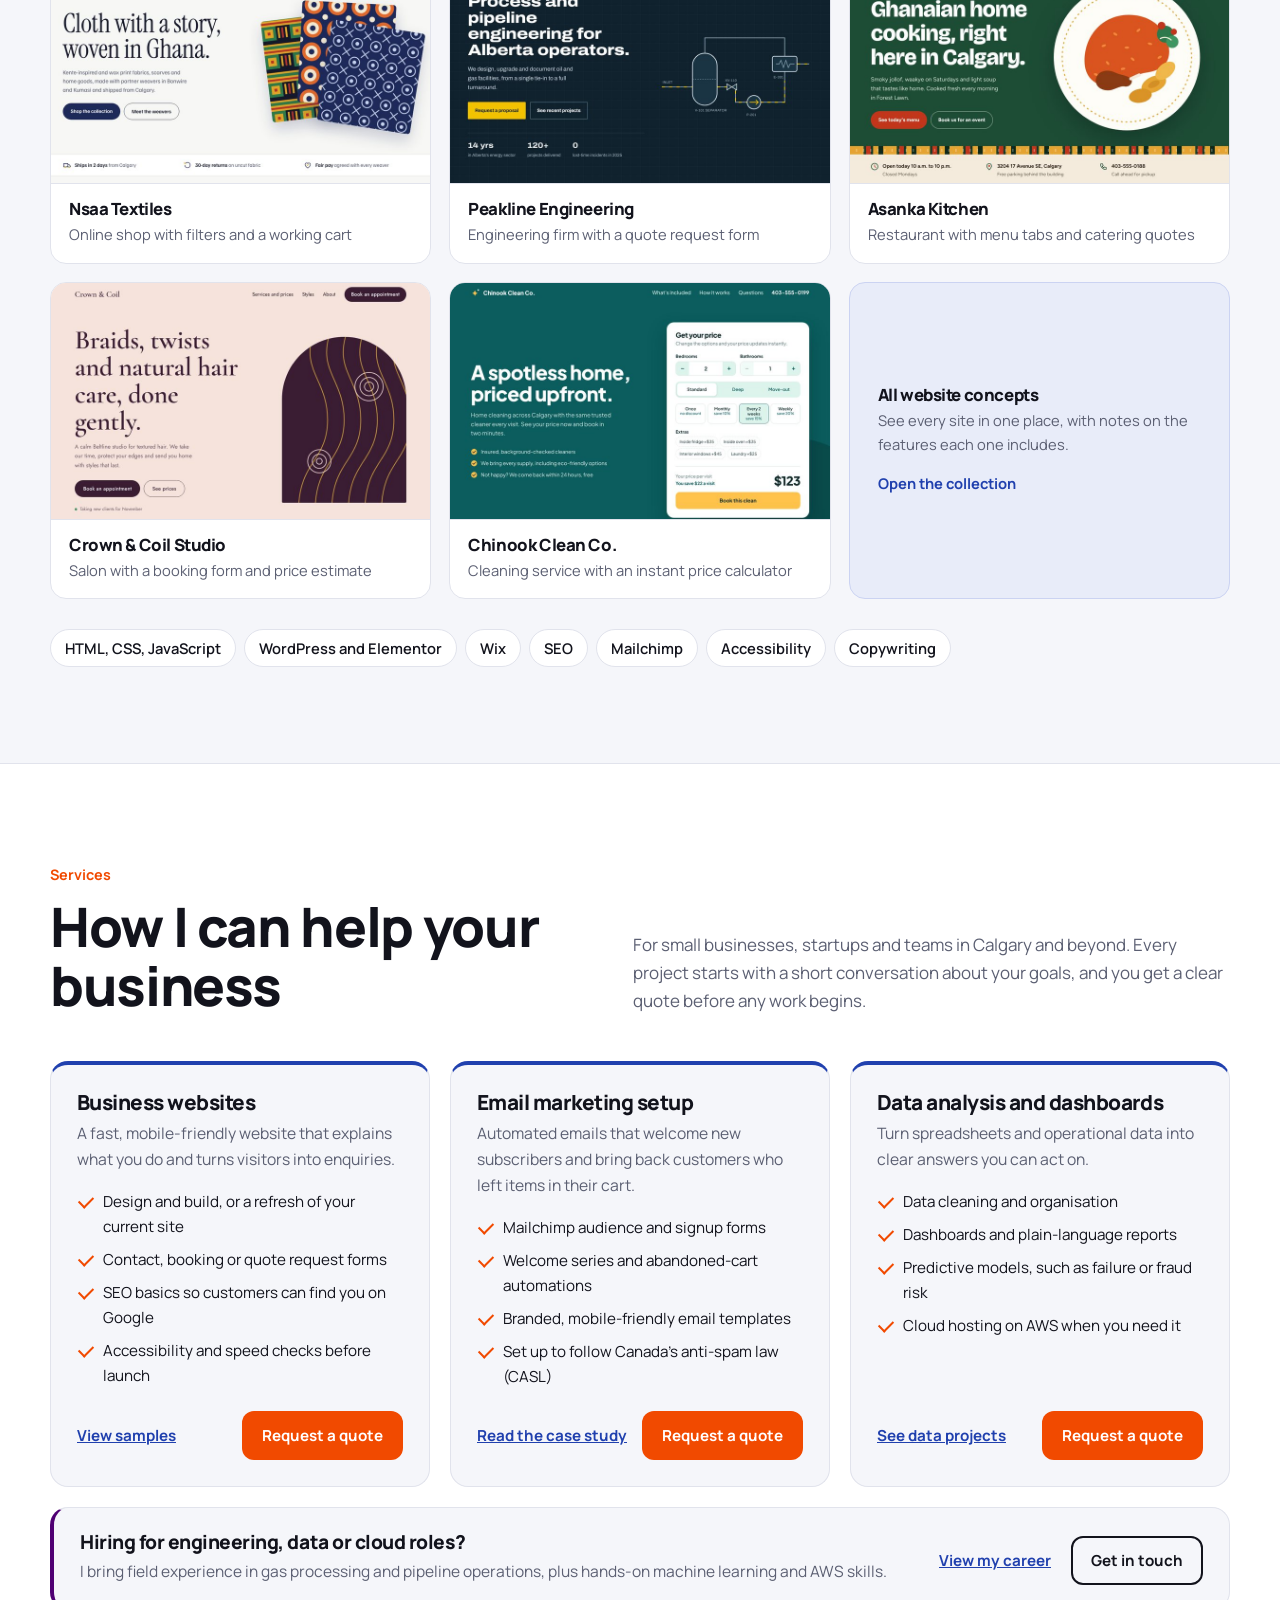
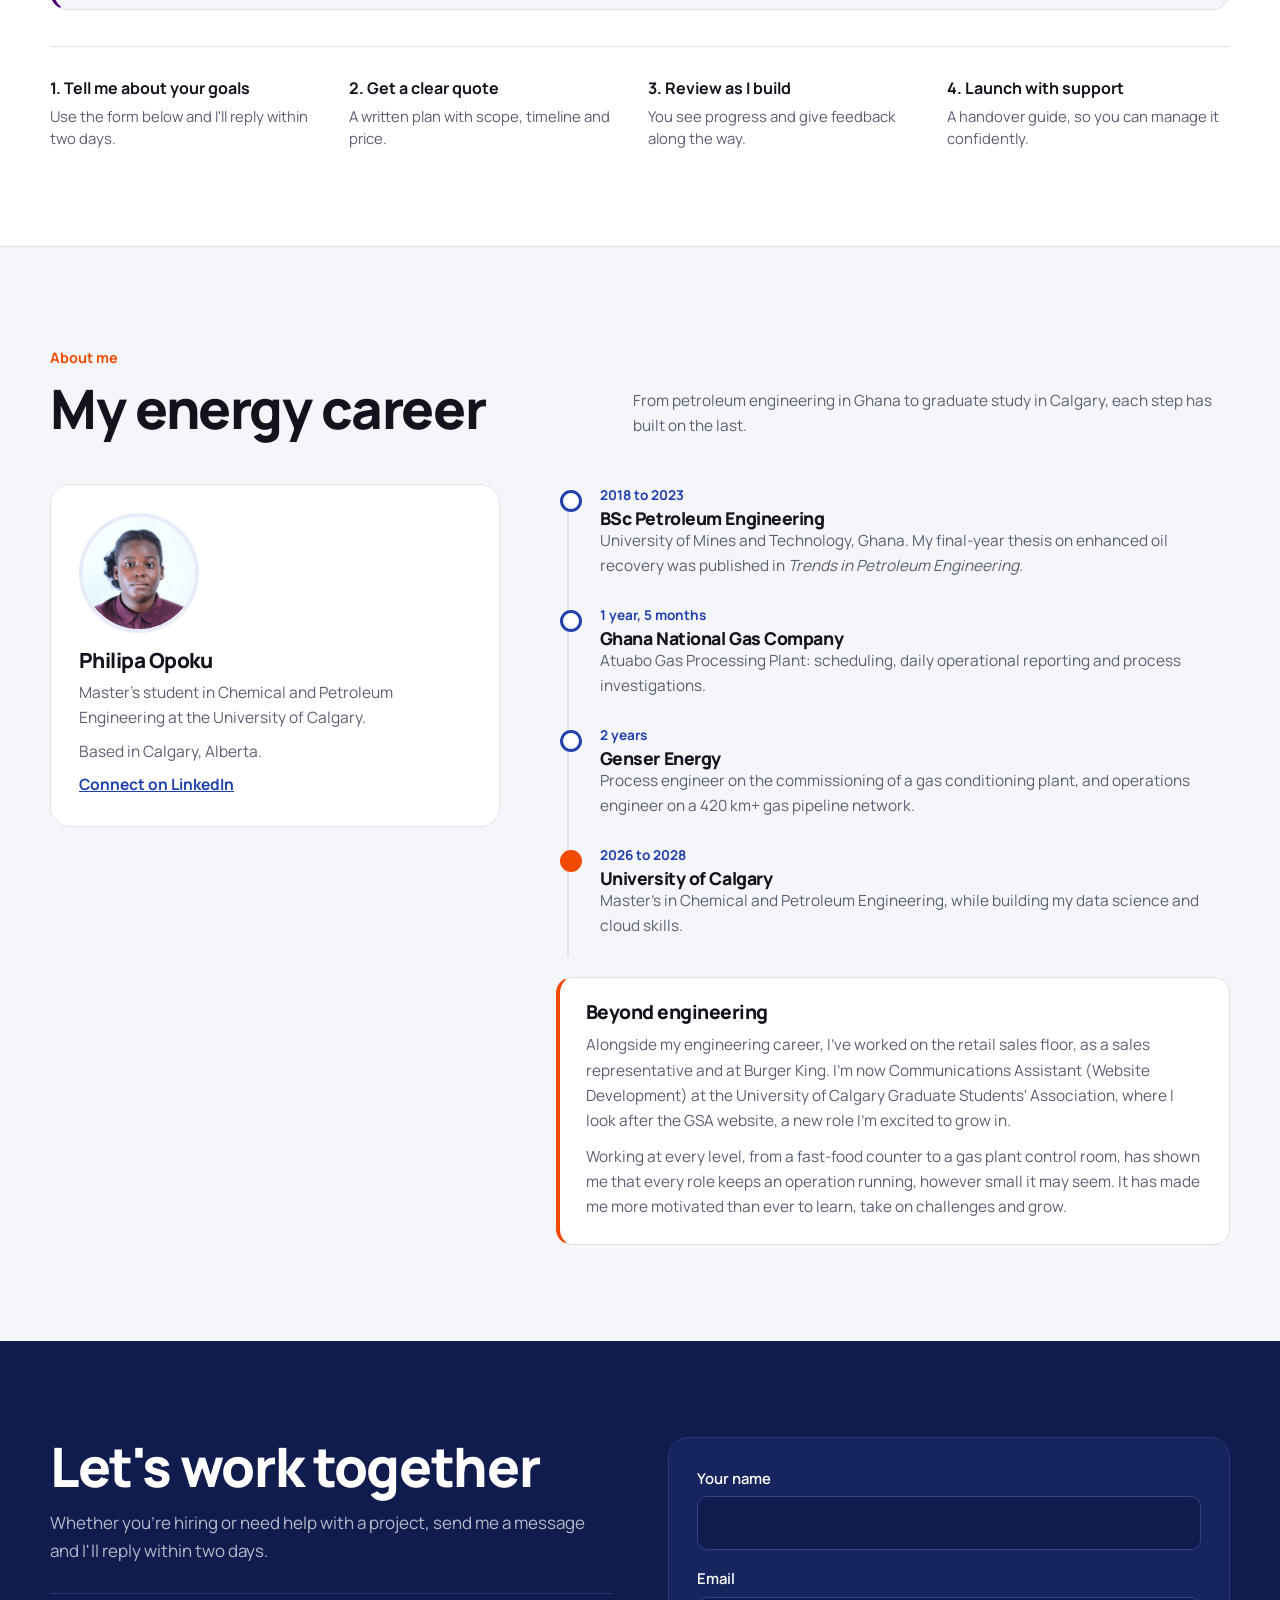
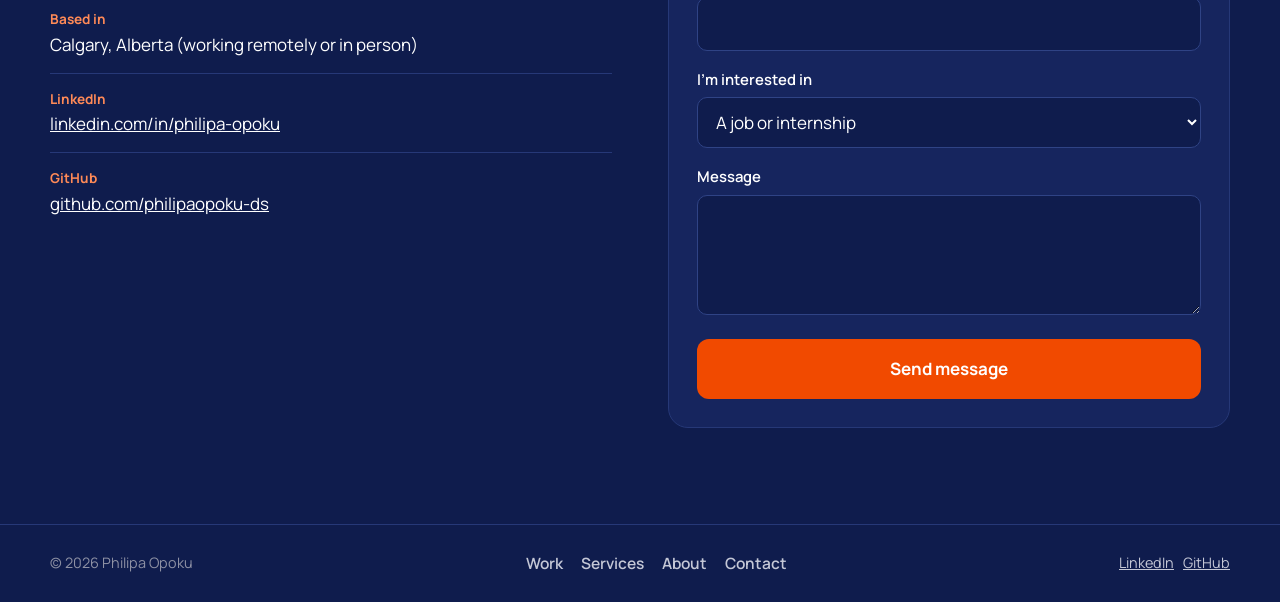
==== commit 705b8304: "Add files via upload" ====
--- a/index.html
+++ b/index.html
@@ -1,297 +1,631 @@
 <!DOCTYPE html>
 <html lang="en">
 <head>
-  <meta charset="UTF-8" />
-  <meta name="viewport" content="width=device-width, initial-scale=1.0" />
-  <title>Philipa Opoku | Portfolio</title>
-  <link rel="stylesheet" href="style.css" />
+<meta charset="UTF-8">
+<meta name="viewport" content="width=device-width, initial-scale=1">
+<title>Philipa Opoku | Process Engineer, Data Science, Cloud and Web</title>
+<meta name="description" content="Philipa Opoku is a process engineer who commissioned a gas conditioning plant in Ghana and now builds data science, AWS cloud and web solutions in Calgary.">
+<meta property="og:title" content="Philipa Opoku | Engineer turned data and cloud professional">
+<meta property="og:description" content="Process engineering, machine learning, AWS cloud and websites, all in one portfolio.">
+<meta property="og:type" content="website">
+<meta property="og:url" content="https://philipaopoku-ds.github.io/My_Portfolio_WEBSITE/">
+<meta property="og:image" content="https://philipaopoku-ds.github.io/My_Portfolio_WEBSITE/images/valve.jpg">
+<meta name="twitter:card" content="summary_large_image">
+<link rel="canonical" href="https://philipaopoku-ds.github.io/My_Portfolio_WEBSITE/">
+<link rel="icon" href="data:image/svg+xml,%3Csvg xmlns='http://www.w3.org/2000/svg' viewBox='0 0 64 64'%3E%3Crect width='64' height='64' rx='14' fill='%2312131C'/%3E%3Ctext x='32' y='42' font-family='Arial' font-weight='700' font-size='26' fill='%23fff' text-anchor='middle'%3EPO%3C/text%3E%3Ccircle cx='51' cy='41' r='4' fill='%23F14A00'/%3E%3C/svg%3E">
+<script type="application/ld+json">
+{"@context":"https://schema.org","@type":"Person","name":"Philipa Opoku","url":"https://philipaopoku-ds.github.io/My_Portfolio_WEBSITE/","image":"https://philipaopoku-ds.github.io/My_Portfolio_WEBSITE/images/profile.jpg",
+"jobTitle":"Process Engineer","address":{"@type":"PostalAddress","addressLocality":"Calgary","addressRegion":"AB","addressCountry":"CA"},
+"alumniOf":[{"@type":"CollegeOrUniversity","name":"University of Mines and Technology"},{"@type":"CollegeOrUniversity","name":"University of Calgary"}],
+"knowsAbout":["Process engineering","Gas processing","Machine learning","Data science","Amazon Web Services","Web development","SEO","Email marketing"],
+"sameAs":["https://www.linkedin.com/in/philipa-opoku","https://github.com/philipaopoku-ds"]}
+</script>
+<style>
+@font-face{font-family:"Manrope";src:url("fonts/manrope-latin-wght-normal.woff2") format("woff2");font-weight:200 800;font-display:swap}
+:root{
+  --ink:#12131C;
+  --blue:#2040AE;
+  --plum:#500073;
+  --orange:#F14A00;
+  --paper:#F5F6FA;
+  --white:#FFFFFF;
+  --muted:#5B5F72;
+  --line:#E1E3EC;
+  --soft:#E8ECF9;
+}
+*{box-sizing:border-box;margin:0;padding:0}
+html{scroll-behavior:smooth;scroll-padding-top:76px}
+body{font-family:"Manrope",system-ui,sans-serif;color:var(--ink);background:var(--paper);font-size:1.0625rem;line-height:1.65}
+img{display:block;max-width:100%;height:auto}
+a{color:var(--blue)}
+:focus-visible{outline:3px solid var(--orange);outline-offset:3px}
+.wrap{width:min(1180px,100% - 40px);margin-inline:auto}
+h1,h2,h3{line-height:1.08;letter-spacing:-.025em;font-weight:800}
+.btn{display:inline-block;text-decoration:none;font-weight:700;padding:14px 24px;border-radius:12px;border:2px solid transparent;font:inherit;font-weight:700;cursor:pointer}
+.btn-orange{background:var(--orange);color:#fff}
+.btn-orange:hover{background:#D63F00}
+.btn-line{border-color:var(--ink);color:var(--ink);background:transparent}
+.btn-line:hover{background:var(--ink);color:#fff}
+.sr{position:absolute!important;width:1px;height:1px;overflow:hidden;clip:rect(0 0 0 0)}
+
+/* header */
+header.site{position:sticky;top:0;z-index:30;background:rgba(245,246,250,.92);backdrop-filter:blur(10px);border-bottom:1px solid var(--line)}
+header.site .wrap{display:flex;align-items:center;justify-content:space-between;height:68px}
+.brand{font-weight:800;font-size:1.15rem;text-decoration:none;color:var(--ink);letter-spacing:-.02em}
+.brand span{color:var(--orange)}
+nav ul{list-style:none;display:flex;gap:26px;align-items:center}
+nav a{text-decoration:none;color:var(--muted);font-weight:600;font-size:.97rem}
+nav a:hover{color:var(--ink)}
+nav .btn{padding:9px 16px;color:#fff;font-size:.95rem}
+.menu-toggle{display:none;background:none;border:1.5px solid var(--ink);border-radius:10px;padding:7px 14px;font:inherit;font-weight:600}
+
+nav a[aria-current]{color:var(--ink);box-shadow:inset 0 -2px 0 var(--orange)}
+nav .sep{width:1px;height:20px;background:var(--line)}
+/* hero */
+.hero{padding:64px 0 72px}
+.hero .wrap{display:grid;grid-template-columns:1.1fr .9fr;gap:56px;align-items:center}
+.hero .hello{font-weight:700;color:var(--plum)}
+.hero h1{font-size:clamp(2.6rem,5.6vw,4.6rem);margin-top:10px}
+.hero h1 .accent{color:var(--blue)}
+.hero p.lead{margin-top:20px;font-size:1.18rem;color:var(--muted);max-width:44ch}
+.hero .actions{margin-top:30px;display:flex;gap:12px;flex-wrap:wrap}
+.proof{margin-top:40px;display:grid;grid-template-columns:repeat(3,1fr);gap:18px;border-top:1px solid var(--line);padding-top:24px}
+.proof strong{display:block;font-size:1.5rem;letter-spacing:-.02em}
+.proof span{color:var(--muted);font-size:.92rem;line-height:1.4;display:block}
+.hero figure{position:relative}
+.hero figure img{border-radius:22px;aspect-ratio:4/5;object-fit:cover;width:100%;box-shadow:0 30px 60px #12131c26}
+.hero figcaption{position:absolute;left:18px;bottom:18px;right:18px;background:rgba(18,19,28,.82);color:#fff;border-radius:14px;padding:12px 16px;font-size:.92rem;line-height:1.45}
+.hero figcaption b{color:#FFB08A}
+
+/* sides */
+.sides{padding:0 0 80px}
+.sides ul{list-style:none;display:grid;grid-template-columns:repeat(4,1fr);gap:16px}
+.sides a{display:block;height:100%;text-decoration:none;color:var(--ink);background:var(--white);border:1px solid var(--line);border-radius:18px;padding:22px;transition:border-color .2s,transform .2s}
+.sides a:hover{border-color:var(--blue);transform:translateY(-2px)}
+.hub-title{font-size:.9rem;font-weight:700;letter-spacing:0;color:var(--muted);text-transform:uppercase;margin-bottom:14px}
+.routes{margin-top:16px;display:grid;grid-template-columns:1fr 1fr;gap:16px}
+.routes a{display:flex;flex-wrap:wrap;gap:4px 8px;align-items:center;text-decoration:none;color:var(--ink);font-weight:700;background:var(--soft);border:1px solid #CBD3F2;border-radius:14px;padding:16px 20px}
+.routes a:hover{border-color:var(--blue)}
+.routes span{color:var(--muted);font-weight:600}
+.routes b{color:var(--blue);margin-left:auto}
+.sides .ic{width:44px;height:44px;border-radius:12px;display:grid;place-items:center;margin-bottom:14px}
+.sides h2{font-size:1.15rem}
+.sides p{color:var(--muted);font-size:.95rem;margin-top:6px;line-height:1.5}
+
+section.block{padding:96px 0}
+.head{display:grid;grid-template-columns:1fr 1.1fr;gap:40px;align-items:end;margin-bottom:46px}
+.head .tag{display:inline-block;font-weight:700;font-size:.9rem;color:var(--orange);margin-bottom:10px}
+.head h2{font-size:clamp(2.1rem,4.4vw,3.4rem)}
+.head p{color:var(--muted)}
+
+/* engineering */
+.eng{background:#0F1C4D;color:#fff}
+.eng .head p{color:#B6B9C9}
+.eng .head .tag{color:#FF8A57}
+.stories{display:grid;grid-template-columns:repeat(3,1fr);gap:18px}
+.story{background:#16255E;border:1px solid #263877;border-radius:18px;padding:26px}
+.story.wide{grid-column:span 2;display:grid;grid-template-columns:1fr 1fr;gap:26px;align-items:center}
+.story.full{grid-column:1/-1;grid-template-columns:1.3fr 1fr}
+.story.wide img{border-radius:12px;aspect-ratio:4/3;object-fit:cover;width:100%}
+.story h3{font-size:1.22rem}
+.story .kind{font-size:.85rem;font-weight:700;color:#FF8A57;margin-bottom:8px;display:block}
+.story p{color:#C4C7D6;margin-top:10px;font-size:.98rem}
+.story .result{margin-top:14px;padding-top:14px;border-top:1px solid #263877;color:#fff;font-weight:600;font-size:.95rem}
+.gallery{margin-top:44px;display:grid;grid-template-columns:repeat(4,1fr);gap:12px}
+.gallery figure{position:relative;border-radius:14px;overflow:hidden;background:#16255E}
+.gallery figure.tall{grid-row:span 2}
+.gallery img{width:100%;height:100%;object-fit:cover;aspect-ratio:4/3}
+.gallery figure img{height:100%}
+.gallery figure.tall img{aspect-ratio:auto}
+.gallery figcaption{position:absolute;left:0;right:0;bottom:0;padding:26px 14px 12px;background:linear-gradient(transparent,rgba(10,11,18,.88));font-size:.86rem;line-height:1.35;color:#fff}
+.research{margin-top:44px;display:grid;grid-template-columns:1fr 1fr;gap:18px}
+.research article{background:#16255E;border:1px solid #263877;border-radius:18px;padding:26px}
+.research h3{font-size:1.22rem}
+.research .kind{font-size:.85rem;font-weight:700;color:#FF8A57;margin-bottom:8px;display:block}
+.research p{color:#C4C7D6;margin-top:10px;font-size:.98rem}
+.research .result{color:#fff;font-weight:600;border-top:1px solid #263877;padding-top:14px;margin-top:14px}
+.research .cite{font-size:.88rem;color:#9EA2B6;border-left:3px solid #FF8A57;padding-left:12px;margin-top:14px}
+.tools{margin-top:22px;display:flex;flex-wrap:wrap;gap:8px}
+.tools span{border:1px solid #2F4385;border-radius:999px;padding:6px 14px;font-size:.92rem;font-weight:600;color:#E3E5EE}
+.earlier{margin-top:44px;display:grid;grid-template-columns:1fr 1fr;gap:18px}
+.earlier div{border:1px solid #263877;border-radius:16px;padding:22px}
+.earlier h3{font-size:1.08rem}
+.earlier p{color:#C4C7D6;font-size:.96rem;margin-top:8px}
+
+/* data */
+.projects{display:grid;grid-template-columns:repeat(3,1fr);gap:20px}
+.project{background:var(--white);border:1px solid var(--line);border-radius:18px;overflow:hidden;display:flex;flex-direction:column}
+.project > img{aspect-ratio:16/9;object-fit:cover;width:100%}
+.project .body{padding:22px;display:flex;flex-direction:column;gap:10px;flex:1}
+.project h3{font-size:1.2rem}
+.project p{color:var(--muted);font-size:.96rem}
+.metrics{display:flex;gap:8px;flex-wrap:wrap}
+.metrics span{background:var(--soft);color:var(--blue);font-weight:700;font-size:.85rem;padding:4px 10px;border-radius:999px}
+.stack{font-size:.88rem;color:var(--muted)}
+.links{margin-top:auto;display:flex;gap:16px;padding-top:8px}
+.links a{font-weight:700;font-size:.95rem}
+
+/* cloud */
+.cloud{background:var(--white);border-block:1px solid var(--line)}
+.cloud-grid{display:grid;grid-template-columns:.9fr 1.1fr;gap:28px;align-items:start}
+.cert{border-radius:20px;padding:30px;background:linear-gradient(135deg,var(--blue),var(--plum));color:#fff}
+.cert .badge{width:64px;height:64px;border-radius:16px;background:#fff;display:grid;place-items:center;margin-bottom:18px}
+.cert h3{font-size:1.5rem}
+.cert p{color:#DCE0F5;margin-top:8px}
+.cert .next{margin-top:22px;padding-top:18px;border-top:1px solid #ffffff33}
+.cert .next b{color:#fff}
+.roadmap{display:grid;gap:12px}
+.road{display:grid;grid-template-columns:1fr auto;gap:6px 16px;border:1px solid var(--line);border-radius:16px;padding:18px 20px;background:var(--paper)}
+.road h3{font-size:1.05rem}
+.road p{grid-column:1/-1;color:var(--muted);font-size:.94rem}
+.road .status{font-size:.8rem;font-weight:700;padding:3px 10px;border-radius:999px;background:#FFF0E8;color:#B53800;align-self:start;white-space:nowrap}
+.road .aws{grid-column:1/-1;font-size:.85rem;color:var(--blue);font-weight:600}
+
+/* web */
+.sites{display:grid;grid-template-columns:repeat(3,1fr);gap:18px}
+.site-card{display:block;text-decoration:none;color:var(--ink);background:var(--white);border:1px solid var(--line);border-radius:16px;overflow:hidden;transition:border-color .2s}
+.site-card:hover{border-color:var(--blue)}
+.site-card img{aspect-ratio:16/10;object-fit:cover;width:100%;border-bottom:1px solid var(--line)}
+.site-card div{padding:16px 18px}
+.site-card h3{font-size:1.05rem}
+.site-card p{color:var(--muted);font-size:.92rem;margin-top:4px}
+.site-card.feature{grid-column:1/-1;display:grid;grid-template-columns:1.1fr 1fr}
+.site-card.all{display:flex;flex-direction:column;justify-content:center;background:var(--soft);border-color:#CBD3F2;padding:28px}
+.site-card.all div{padding:0}
+.site-card.all .go{margin-top:14px;font-weight:700;color:var(--blue)}
+.site-card.feature img{height:100%;border-bottom:none;border-right:1px solid var(--line)}
+.site-card.feature div{padding:26px;align-self:center}
+.site-card.feature h3{font-size:1.4rem}
+.skills-row{margin-top:30px;display:flex;flex-wrap:wrap;gap:8px}
+.skills-row span{border:1px solid var(--line);background:var(--white);border-radius:999px;padding:6px 14px;font-size:.92rem;font-weight:600}
+
+/* services */
+.services-sec{background:var(--white);border-block:1px solid var(--line)}
+.services-sec .offer,.services-sec .hire{background:var(--paper)}
+.offer-grid{display:grid;grid-template-columns:repeat(3,1fr);gap:20px}
+.offer{background:var(--white);border:1px solid var(--line);border-top:4px solid var(--blue);border-radius:18px;padding:26px;display:flex;flex-direction:column}
+.offer h3{font-size:1.3rem}
+.offer > p{color:var(--muted);margin-top:8px;font-size:.98rem}
+.offer ul{margin:16px 0 22px;padding-left:0;list-style:none;display:grid;gap:8px;font-size:.95rem}
+.offer li{padding-left:26px;position:relative}
+.offer li::before{content:"";position:absolute;left:2px;top:.45em;width:12px;height:7px;border-left:2.5px solid var(--orange);border-bottom:2.5px solid var(--orange);transform:rotate(-45deg)}
+.offer-links{margin-top:auto;display:flex;align-items:center;justify-content:space-between;gap:12px;flex-wrap:wrap}
+.offer-links > a:not(.btn){font-weight:700;font-size:.95rem}
+.offer-links .btn{padding:10px 18px;font-size:.95rem}
+.hire{margin-top:20px;display:grid;grid-template-columns:1.4fr auto;gap:24px;align-items:center;background:var(--white);border:1px solid var(--line);border-left:4px solid var(--plum);border-radius:18px;padding:24px 26px}
+.hire h3{font-size:1.2rem}
+.hire p{color:var(--muted);margin-top:6px;font-size:.97rem}
+.hire .offer-links{gap:20px}
+.process{list-style:none;margin-top:36px;display:grid;grid-template-columns:repeat(4,1fr);gap:16px;border-top:1px solid var(--line);padding-top:28px}
+.process b{display:block;font-size:1rem}
+.process span{color:var(--muted);font-size:.93rem;line-height:1.5;display:block;margin-top:4px}
+/* journey */
+.journey ol{list-style:none;position:relative;display:grid;gap:0}
+.journey ol::before{content:"";position:absolute;left:11px;top:8px;bottom:8px;width:2px;background:var(--line)}
+.journey li{position:relative;padding:0 0 26px 44px}
+.journey li::before{content:"";position:absolute;left:4px;top:6px;width:16px;height:16px;border-radius:50%;background:var(--white);border:3px solid var(--blue)}
+.journey li.now::before{background:var(--orange);border-color:var(--orange)}
+.journey h3{font-size:1.1rem}
+.journey .when{display:block;font-size:.85rem;font-weight:700;color:var(--blue);margin-bottom:2px}
+.beyond{margin-top:12px;background:var(--white);border:1px solid var(--line);border-left:4px solid var(--orange);border-radius:16px;padding:24px 26px}
+.beyond h3{font-size:1.2rem!important}
+.beyond p{color:var(--muted);margin-top:10px}
+.journey p{color:var(--muted);font-size:.96rem}
+.journey-grid{display:grid;grid-template-columns:.8fr 1.2fr;gap:56px;align-items:start}
+.about-card{background:var(--white);border:1px solid var(--line);border-radius:20px;padding:28px;position:sticky;top:96px}
+.about-card img{width:120px;height:120px;border-radius:50%;object-fit:cover;border:4px solid var(--soft)}
+.about-card h3{margin-top:16px;font-size:1.3rem}
+.about-card p{color:var(--muted);margin-top:8px;font-size:.97rem}
+
+/* contact */
+.contact{background:#0F1C4D;color:#fff}
+.contact .wrap{display:grid;grid-template-columns:1fr 1fr;gap:56px;align-items:start}
+.contact h2{font-size:clamp(2.1rem,4.4vw,3.4rem)}
+.contact p{color:#B6B9C9;margin-top:14px}
+.contact-list{list-style:none;margin-top:28px;display:grid;gap:14px}
+.contact-list li{border-top:1px solid #263877;padding-top:14px}
+.contact-list b{display:block;font-size:.85rem;color:#FF8A57}
+.contact-list a{color:#fff}
+.foot-nav{display:flex;gap:18px}
+form{background:#16255E;border:1px solid #263877;border-radius:20px;padding:28px;display:grid;gap:16px}
+label{font-weight:600;font-size:.93rem;display:block;margin-bottom:6px}
+input,select,textarea{width:100%;font:inherit;padding:12px 14px;border-radius:10px;border:1.5px solid #2F4385;background:#0F1C4D;color:#fff}
+input:focus,select:focus,textarea:focus{outline:3px solid var(--orange);outline-offset:0;border-color:var(--orange)}
+textarea{min-height:120px;resize:vertical}
+footer{background:#0F1C4D;color:#8E91A4;border-top:1px solid #263877;padding:26px 0;font-size:.9rem}
+footer .wrap{display:flex;justify-content:space-between;gap:16px;flex-wrap:wrap}
+footer a{color:#C4C7D6}
+
+@media (max-width:1000px){
+  .sides ul{grid-template-columns:1fr 1fr}
+  .stories{grid-template-columns:1fr 1fr}
+  .projects,.sites{grid-template-columns:1fr 1fr}
+  .gallery{grid-template-columns:repeat(3,1fr)}
+}
+@media (max-width:1000px){.offer-grid{grid-template-columns:1fr}.process{grid-template-columns:1fr 1fr}}
+@media (max-width:900px){
+  nav ul{display:none;position:absolute;top:68px;left:0;right:0;background:var(--paper);flex-direction:column;align-items:flex-start;padding:20px;gap:16px;border-bottom:1px solid var(--line)}
+  nav ul.open{display:flex}
+  nav .sep{display:none}
+  .menu-toggle{display:block}
+}
+@media (max-width:820px){
+  .routes,.hire{grid-template-columns:1fr}
+  nav ul{display:none;position:absolute;top:68px;left:0;right:0;background:var(--paper);flex-direction:column;align-items:flex-start;padding:20px;gap:16px;border-bottom:1px solid var(--line)}
+  nav ul.open{display:flex}
+  .menu-toggle{display:block}
+  .hero{padding:36px 0 56px}
+  .hero .wrap,.head,.cloud-grid,.journey-grid,.contact .wrap,.earlier{grid-template-columns:1fr;gap:28px}
+  .hero figure img{aspect-ratio:4/3}
+  .about-card{position:static}
+  .story.wide,.story.full{grid-column:auto;grid-template-columns:1fr}
+  .site-card.feature{grid-column:auto;grid-template-columns:1fr}
+  .site-card.feature img{border-right:none;border-bottom:1px solid var(--line)}
+  section.block{padding:68px 0}
+}
+@media (max-width:600px){
+  .sides ul,.stories,.projects,.sites{grid-template-columns:1fr}
+  .gallery{grid-template-columns:1fr 1fr}
+  .gallery figure.tall{grid-row:auto}
+  .research{grid-template-columns:1fr!important}
+  .proof{grid-template-columns:1fr;gap:14px}
+  .process{grid-template-columns:1fr}
+}
+@media (prefers-reduced-motion:reduce){html{scroll-behavior:auto}.sides a,.site-card{transition:none}}
+</style>
 </head>
 <body>
-  <!-- ====== Navbar ====== -->
-  <header>
-    <nav class="navbar">
-      <div class="logo">Philipa Opoku</div>
-      <ul class="nav-links" id="navLinks">
-        <li><a href="#home">Home</a></li>
-        <li><a href="#about">About</a></li>
-        <li><a href="#projects">Projects</a></li>
-        <li><a href="#websites">Websites</a></li>
-        <li><a href="#contact">Contact</a></li>
+<header class="site">
+  <div class="wrap">
+    <a class="brand" href="#top">Philipa Opoku<span>.</span></a>
+    <nav aria-label="Main">
+      <button class="menu-toggle" aria-expanded="false" aria-controls="nav-list">Menu</button>
+      <ul id="nav-list">
+        <li><a href="#engineering">Engineering</a></li>
+        <li><a href="#data">Data &amp; ML</a></li>
+        <li><a href="#cloud">Cloud</a></li>
+        <li><a href="#web">Web</a></li>
+        <li class="sep" aria-hidden="true"></li>
+        <li><a href="#services">Services</a></li>
+        <li><a href="#journey">About</a></li>
+        <li><a class="btn btn-orange" href="#contact">Contact</a></li>
       </ul>
-      <div class="menu-toggle" id="menuToggle">&#9776;</div>
     </nav>
-  </header>
-
-  <!-- ====== Home Section ====== -->
-  <section id="home" class="home-section">
-    <div class="home-content">
-      <h1>Hello, I'm <span>Philipa Opoku</span></h1>
-      <p> Data Science & Machine Learning | Certified AWS Cloud Practitioner</p>
-      <a href="#projects" class="btn">View My Work</a>
-    </div>
-</section>
-
-
-  </section>
-      <!-- ====== About Section ====== -->
-  <section id="about" class="about-section">
-    <div class="about-container">
-      
-      <!-- Profile Image on the Left -->
-      <div class="about-image">
-        <img src="PIC.jpg" alt="Profile photo of Philipa Opoku">
+  </div>
+</header>
+
+<main id="top">
+<section class="hero" aria-labelledby="hero-title">
+  <div class="wrap">
+    <div>
+      <p class="hello">Philipa Opoku, petroleum and process engineer</p>
+      <h1 id="hero-title">Engineer turned <span class="accent">data, cloud and web</span> builder.</h1>
+      <p class="lead">I bring hands-on experience commissioning and operating gas facilities in Ghana. In Calgary, I combine that field experience with machine learning, AWS cloud and web development to solve practical business problems.</p>
+      <div class="actions">
+        <a class="btn btn-orange" href="#explore">Explore my work</a>
+        <a class="btn btn-line" href="#services">View services</a>
       </div>
-
-      <!-- Text on the Right -->
-      <div class="about-text">
-        <h2>About Me</h2>
-<p>
-  Hello! I’m <strong>Philipa Opoku</strong>, a data and technology enthusiast passionate about transforming raw information into actionable insights. 
-  I work with data science, machine learning, and automation to create smarter solutions for modern businesses.
-</p>
-<p>
-  Driven by curiosity and a love for innovation, I’m constantly learning new tools and techniques that bridge analytical thinking with real-world impact. 
-  My experience includes building intelligent dashboards, developing predictive models, and exploring cloud technologies like AWS.
-</p>
-<p>
-  Outside of tech, I work as a Petroleum/Process Engineer and enjoy creative projects that blend engineering with technology.
-</p>
-<a href="#projects" class="btn">Explore My Projects</a>
-
-
-    </div>
-  </section>
-
-
-<!-- ====== Projects Section ====== -->
-<section id="projects" class="projects-section">
-  <h2>My Projects</h2>
-  <p>Here are a few of my works that showcase my love for data, machine learning and creative problem-solving.</p>
-
-  <div class="projects-container">
-    <!-- Project 1 -->
-    <div class="project-card">
-      <img src="project-oil-wells.svg" alt="Illustration of an oil pumpjack beside a chart of wells sorted into two groups">
-      <div class="project-info">
-        <h3>AI-Powered Oil Well Classification – DSEATS Field</h3>
-        <p>Classification of Oil Wells in the DSEATS Field Using Machine Learning.</p>
-        <a href="https://github.com/philipaopoku-ds/DSEATS-AFRICA-2025/blob/main/DSEATS_Africa_2025_Classification.ipynb" class="btn">View Project</a>
+      <div class="proof">
+        <div><strong>420+ km</strong><span>gas pipeline network monitored and operated</span></div>
+        <div><strong>0.89 F1</strong><span>machine failure prediction model</span></div>
+        <div><strong>AWS</strong><span>Certified Cloud Practitioner</span></div>
       </div>
     </div>
-
-    <!-- Project 2 -->
-    <div class="project-card">
-      <img src="project-fraud-detection.svg" alt="Illustration of transaction bars with one flagged as suspicious, next to a security shield">
-      <div class="project-info">
-        <h3>Fraud Detection App</h3>
-        <p>Built a platform that analyzes raw customer transaction data to detect fraudulent behavior in real time.</p>
-        <a href="https://github.com/philipaopoku-ds/Fraud-Detection" class="btn">View Project</a>
+    <figure>
+      <img src="images/valve.jpg" alt="Philipa in a hard hat and blue coveralls operating a large valve handwheel at a gas plant" width="1080" height="810">
+      <figcaption><b>Cold commissioning, Genser Energy.</b> Aligning valves and checking line pressure before the plant came online.</figcaption>
+    </figure>
+  </div>
+</section>
+
+<section class="sides" id="explore" aria-labelledby="explore-title">
+  <div class="wrap">
+    <h2 class="hub-title" id="explore-title">Explore my work</h2>
+    <ul>
+      <li><a href="#engineering"><span class="ic" style="background:#FFF0E8"><svg width="24" height="24" viewBox="0 0 24 24" aria-hidden="true"><path d="M4 20V10l5-3v3l5-3v3l6-3v13z" fill="none" stroke="#F14A00" stroke-width="2" stroke-linejoin="round"/></svg></span><h2>Process engineering</h2><p>Gas plant commissioning, operations and troubleshooting</p></a></li>
+      <li><a href="#data"><span class="ic" style="background:var(--soft)"><svg width="24" height="24" viewBox="0 0 24 24" aria-hidden="true"><path d="M4 19h16M7 16v-5M12 16V6M17 16v-8" stroke="#2040AE" stroke-width="2.2" stroke-linecap="round"/></svg></span><h2>Data science and ML</h2><p>Predictive models for industry, fraud and oil wells</p></a></li>
+      <li><a href="#cloud"><span class="ic" style="background:#F1E6F5"><svg width="24" height="24" viewBox="0 0 24 24" aria-hidden="true"><path d="M7 18h10a4 4 0 0 0 0-8 5.5 5.5 0 0 0-10.6 1.5A3.3 3.3 0 0 0 7 18z" fill="none" stroke="#500073" stroke-width="2" stroke-linejoin="round"/></svg></span><h2>Cloud (AWS)</h2><p>Certified, and building serverless solutions</p></a></li>
+      <li><a href="#web"><span class="ic" style="background:#E7F4EC"><svg width="24" height="24" viewBox="0 0 24 24" aria-hidden="true"><rect x="3" y="5" width="18" height="14" rx="2" fill="none" stroke="#1F7A4D" stroke-width="2"/><path d="M3 9h18" stroke="#1F7A4D" stroke-width="2"/></svg></span><h2>Web and marketing</h2><p>Websites, SEO and email automation</p></a></li>
+    </ul>
+    <div class="routes">
+      <a href="#journey"><span>Hiring?</span> Read about my career and experience <b aria-hidden="true">&rarr;</b></a>
+      <a href="#services"><span>Need a website, email campaign or data help?</span> See my services <b aria-hidden="true">&rarr;</b></a>
+    </div>
+  </div>
+</section>
+
+<section class="block eng" id="engineering" aria-labelledby="eng-title">
+  <div class="wrap">
+    <div class="head">
+      <div><span class="tag">Process engineering</span><h2 id="eng-title">From the plant floor</h2></div>
+      <p>At Genser Energy I worked as a process engineer on the commissioning of a gas conditioning plant, and as an operations engineer on a gas pipeline network. These are a few problems I helped solve.</p>
+    </div>
+
+    <div class="stories">
+      <article class="story wide">
+        <div>
+          <span class="kind">Problem solving</span>
+          <h3>Protecting the methanol injection pumps</h3>
+          <p>The main methanol pump sent far more flow than the downstream pump that feeds the cryogenic injection points could handle, putting it at risk of damage.</p>
+          <p>I recommended a recirculation line on the main pump to return part of the flow to the tank, reducing the flow and pressure on the second pump.</p>
+          <p class="result">Reported to my manager and escalated to the project and plant managers.</p>
+        </div>
+        <img src="images/completion.jpg" alt="Philipa writing on a checklist beside a control valve during commissioning" width="1080" height="810" loading="lazy">
+      </article>
+      <article class="story">
+        <span class="kind">Design review</span>
+        <h3>Keeping the turbo expander safe in a power loss</h3>
+        <p>The design used nitrogen to keep lubricating oil flowing to the turbo expander if power was lost, but the contractor's isometric drawings had left it out.</p>
+        <p class="result">I walked the contractor through the P&amp;ID and isometrics and made sure it was installed.</p>
+      </article>
+      <article class="story">
+        <span class="kind">Commissioning</span>
+        <h3>Tracking mechanical completion</h3>
+        <p>Checked lines, columns and systems across sweetening, amine regeneration, the cryogenic refrigeration loop, the demethanizer and dehydration, and raised process issues with contractors.</p>
+      </article>
+      <article class="story">
+        <span class="kind">Nitrogen and inerting</span>
+        <h3>Making the plant safe for gas</h3>
+        <p>Test-ran the nitrogen generation units, inerted the cryogenic storage tanks and used nitrogen pressure cycles to remove oxygen before product was introduced.</p>
+      </article>
+      <article class="story">
+        <span class="kind">Operations</span>
+        <h3>Running a 420 km+ pipeline network</h3>
+        <p>Monitored around 23 stations through SCADA, responded to trips and communication issues, and planned flow contingencies with the team.</p>
+      </article>
+      <article class="story wide full">
+        <div>
+          <span class="kind">Leadership</span>
+          <h3>Training the team</h3>
+          <p>Led on-site training for colleagues on the plant's process systems: sweetening, amine regeneration, dehydration and the cryogenic section. I explained what each section does, its operating parameters and principles, and why the compressors matter.</p>
+          <p class="result">Here, teaching in the sweetening section.</p>
+        </div>
+        <img src="images/training.jpg" alt="Philipa leading a training session for colleagues in the sweetening section, colleagues' faces blurred" width="1024" height="768" loading="lazy">
+      </article>
+    </div>
+
+    <div class="gallery">
+      <figure class="tall"><img src="images/deethanizer.jpg" alt="Philipa smiling in sunglasses beside a colleague at a valve on the top platform of the deethanizer tower, colleague's face blurred" width="810" height="1080" loading="lazy"><figcaption>Verifying valve positions at the top of the deethanizer tower</figcaption></figure>
+      <figure><img src="images/panel-test.jpg" alt="Philipa testing buttons on an outdoor control panel" width="1200" height="900" loading="lazy"><figcaption>Test-running the LPG mixing skid control panel</figcaption></figure>
+      <figure><img src="images/scada.jpg" alt="Philipa in the control room pointing at the pipeline monitoring screen, screen blurred" width="1200" height="675" loading="lazy"><figcaption>Pipeline network SCADA, control room</figcaption></figure>
+      <figure><img src="images/nitrogen-1.jpg" alt="Philipa adjusting the control panel of a nitrogen generation unit" width="1080" height="810" loading="lazy"><figcaption>Commissioning the nitrogen generation unit</figcaption></figure>
+      <figure><img src="images/panel-cables.jpg" alt="Philipa checking cable installation beneath a control panel" width="1200" height="900" loading="lazy"><figcaption>Verifying cable installation with the electrical team</figcaption></figure>
+      <figure><img src="images/local-panel.jpg" alt="Philipa at a local control panel touchscreen" width="1200" height="675" loading="lazy"><figcaption>Local control panel checks</figcaption></figure>
+      <figure><img src="images/nitrogen-2.jpg" alt="Philipa beside the nitrogen generation unit" width="1080" height="810" loading="lazy"><figcaption>Nitrogen unit for tank inerting</figcaption></figure>
+    </div>
+
+    <div class="research">
+      <article>
+        <span class="kind">Simulation project, Feb to Jul 2025</span>
+        <h3>Cutting CO&#8322; from hydrogen production</h3>
+        <p>Simulated three hydrogen production routes in Aspen HYSYS: steam methane reforming, partial oxidation and autothermal reforming. Modelled an integrated calcium looping (CaO&ndash;CaCO&#8323;) CO&#8322; capture cycle and recommended carbon capture strategies for blue hydrogen.</p>
+        <p class="result">Steady-state process models that can feed into digital twin development.</p>
+      </article>
+      <article>
+        <span class="kind">Publication, February 2023</span>
+        <h3>Low salinity water and ASP flooding</h3>
+        <p>From my final-year thesis: I evaluated 11 flooding patterns in ECLIPSE to find the injection pattern that gave the highest oil recovery, and it delivered a 40.7% profit margin in the economic analysis.</p>
+        <p class="cite">Osei, H., Brantson, E. T., Opoku, P., et al. (2023). Numerical simulation of low salinity water and alkaline surfactant-polymer flooding with optimal injection pattern. <i>Trends in Petroleum Engineering</i>, 3(1), 1&ndash;12.</p>
+        <p><a href="https://www.stephypublishers.com/tpe/pdf/TPE.MS.ID.000520.pdf" target="_blank" rel="noopener" style="color:#FF8A57;font-weight:700">Read the paper (PDF)</a></p>
+      </article>
+    </div>
+    <div class="tools" aria-label="Engineering software"><span>Aspen HYSYS</span><span>ECLIPSE</span><span>CMG</span><span>Petrel</span><span>Excel</span><span>SCADA and HMI</span><span>P&amp;IDs and isometrics</span></div>
+
+    <div class="earlier">
+      <div><h3>Earlier at Genser Energy</h3><p>Built an Excel tool that calculated gas volume and throughput the same way every time, replacing manual calculations, and authored the change control for a technical procedure. Tracked punch lists across teams to close out work.</p></div>
+      <div><h3>Ghana National Gas Company, Atuabo</h3><p>Handled scheduling at the gas processing plant, coordinating updates between suppliers, the plant and downstream users, and compiled the daily operational report. Investigated glycol carry-over into condensate storage and documented it in two technical reports.</p></div>
+    </div>
+  </div>
+</section>
+
+<section class="block" id="data" aria-labelledby="data-title">
+  <div class="wrap">
+    <div class="head">
+      <div><span class="tag" style="color:var(--blue)">Data science and machine learning</span><h2 id="data-title">Models that answer real questions</h2></div>
+      <p>End-to-end projects: cleaning messy data, engineering features with domain knowledge, comparing models honestly and deploying apps people can use.</p>
+    </div>
+    <div class="projects">
+      <article class="project">
+        <img src="images/project-machine-failure.svg" alt="Illustration of a machine gear beside a rising trend line" width="800" height="450" loading="lazy">
+        <div class="body">
+          <h3>Machine failure predictor</h3>
+          <p>Predicts equipment failure from sensor data so maintenance can happen before breakdowns. Compared eight models and tuned LightGBM.</p>
+          <div class="metrics"><span>F1 0.89</span><span>Precision 98%</span><span>Recall 81%</span></div>
+          <p class="stack">Python, scikit-learn, LightGBM, XGBoost, CatBoost, Streamlit</p>
+          <div class="links"><a href="https://smart-maintenance.streamlit.app/" target="_blank" rel="noopener">Try the app</a><a href="https://github.com/philipaopoku-ds/Predictive-Maintenance-Modelling-" target="_blank" rel="noopener">Code</a></div>
+        </div>
+      </article>
+      <article class="project">
+        <img src="images/project-oil-wells.svg" alt="Illustration of an oil pumpjack beside a classification chart" width="800" height="450" loading="lazy">
+        <div class="body">
+          <h3>Oil well classification, DSEATS Africa 2025</h3>
+          <p>Merged production data from 20 wells with reservoir and formation properties, engineered features, and trained classifiers to map each well to its reservoir system, splitting by well to avoid data leakage.</p>
+          <div class="metrics"><span>20 wells</span><span>Accuracy 80.7%</span><span>F1 80.2%</span></div>
+          <p class="stack">Python, pandas, Plotly, scikit-learn</p>
+          <div class="links"><a href="https://github.com/philipaopoku-ds/DSEATS-AFRICA-2025/blob/main/DSEATS_Africa_2025_Classification.ipynb" target="_blank" rel="noopener">Notebook</a></div>
+        </div>
+      </article>
+      <article class="project">
+        <img src="images/project-fraud-detection.svg" alt="Illustration of transaction bars with one flagged next to a shield" width="800" height="450" loading="lazy">
+        <div class="body">
+          <h3>Fraud detection app</h3>
+          <p>Flags fraudulent transactions in a highly imbalanced dataset of 95,662 transactions, judged on fraud recall and F1 rather than accuracy.</p>
+          <div class="metrics"><span>95,662 transactions</span><span>Fraud F1 0.76</span></div>
+          <p class="stack">Python, scikit-learn, XGBoost, Random Forest, Streamlit</p>
+          <div class="links"><a href="https://fraud-detection-by-phil.streamlit.app/" target="_blank" rel="noopener">Try the app</a><a href="https://github.com/philipaopoku-ds/Fraud-Detection" target="_blank" rel="noopener">Code</a></div>
+        </div>
+      </article>
+    </div>
+  </div>
+</section>
+
+<section class="block cloud" id="cloud" aria-labelledby="cloud-title">
+  <div class="wrap">
+    <div class="head">
+      <div><span class="tag" style="color:var(--plum)">Cloud</span><h2 id="cloud-title">Building on AWS</h2></div>
+      <p>I'm certified and working towards Solutions Architect Associate. I'm building projects that join my engineering, data and web skills with the cloud, and each one will be documented here with its architecture and costs.</p>
+    </div>
+    <div class="cloud-grid">
+      <div class="cert">
+        <div class="badge"><svg width="34" height="34" viewBox="0 0 24 24" aria-hidden="true"><path d="M12 2l3 6 6.5 1-4.7 4.6 1.1 6.5L12 17l-5.9 3.1 1.1-6.5L2.5 9 9 8z" fill="#F14A00"/></svg></div>
+        <h3>AWS Certified Cloud Practitioner</h3>
+        <p>Core AWS services, security, pricing and the shared responsibility model.</p>
+        <p class="next"><b>Next:</b> AWS Certified Solutions Architect, Associate (in progress)</p>
       </div>
-    </div>
-
-    <!-- Project 3 -->
-    <div class="project-card">
-      <img src="project-machine-failure.svg" alt="Illustration of a machine gear beside a trend line crossing a warning threshold">
-      <div class="project-info">
-        <h3>AI-Powered Machine Failure Predictor</h3>
-        <p>Predictive model to forecast equipment failure and reduce operational downtime.</p>
-        <a href="https://github.com/philipaopoku-ds/Predictive-Maintenance-Modelling-" class="btn">View Project</a>
+      <div class="roadmap">
+        <div class="road"><h3>Predictive maintenance alert service</h3><span class="status">Next up</span><p>My failure model as a cloud API that emails an alert when risk is high.</p><span class="aws">Lambda, ECR, API Gateway, SNS, CloudWatch</span></div>
+        <div class="road"><h3>Well production data pipeline</h3><span class="status">Planned</span><p>Upload daily well data; AWS calculates rates and water cut and flags production drops.</p><span class="aws">S3, Lambda, Athena, SNS</span></div>
+        <div class="road"><h3>Website hosting with automatic deployment</h3><span class="status">Planned</span><p>Fast, secure hosting for my website concepts, updated automatically from GitHub.</p><span class="aws">S3, CloudFront, ACM, GitHub Actions</span></div>
+        <div class="road"><h3>Lead capture backend</h3><span class="status">Planned</span><p>Makes website contact forms save and email enquiries securely.</p><span class="aws">API Gateway, Lambda, DynamoDB, SES</span></div>
       </div>
     </div>
-
-    <!-- Project 4 -->
-    <div class="project-card">
-      <img src="project-portfolio.svg" alt="Illustration of code brackets representing hand-written HTML, CSS and JavaScript">
-      <div class="project-info">
-        <h3>This Portfolio Website</h3>
-        <p>Hand-coded in HTML, CSS and JavaScript, with a mobile menu, scroll animations, image descriptions for screen readers and a working contact form. Hosted on GitHub Pages.</p>
-        <a href="https://github.com/philipaopoku-ds/My_Portfolio_WEBSITE" class="btn" target="_blank">View Code on GitHub</a>
+  </div>
+</section>
+
+<section class="block" id="web" aria-labelledby="web-title">
+  <div class="wrap">
+    <div class="head">
+      <div><span class="tag" style="color:#1F7A4D">Web and digital marketing</span><h2 id="web-title">Websites that bring in customers</h2></div>
+      <p>Trained in WordPress website development and SEO. I design and hand-code websites, and plan email automations that turn visitors into customers. These concept projects are for fictional businesses.</p>
+    </div>
+    <div class="sites">
+      <a class="site-card feature" href="https://philipaopoku-ds.github.io/website-samples/email/" target="_blank" rel="noopener">
+        <img src="images/email.jpg" alt="Preview of a welcome email with a kente pattern banner and a welcome discount code" width="800" height="500" loading="lazy">
+        <div><p style="color:var(--orange);font-weight:700;font-size:.9rem">Email marketing case study</p><h3>Welcome series and abandoned-cart automation in Mailchimp</h3><p>Customer journeys, four hand-coded emails and a plan for measuring results.</p></div>
+      </a>
+      <a class="site-card" href="https://philipaopoku-ds.github.io/website-samples/shop/" target="_blank" rel="noopener"><img src="images/shop.jpg" alt="Online fabric shop concept" width="800" height="500" loading="lazy"><div><h3>Nsaa Textiles</h3><p>Online shop with filters and a working cart</p></div></a>
+      <a class="site-card" href="https://philipaopoku-ds.github.io/website-samples/engineering/" target="_blank" rel="noopener"><img src="images/engineering.jpg" alt="Engineering consultancy website concept" width="800" height="500" loading="lazy"><div><h3>Peakline Engineering</h3><p>Engineering firm with a quote request form</p></div></a>
+      <a class="site-card" href="https://philipaopoku-ds.github.io/website-samples/restaurant/" target="_blank" rel="noopener"><img src="images/restaurant.jpg" alt="Ghanaian restaurant website concept" width="800" height="500" loading="lazy"><div><h3>Asanka Kitchen</h3><p>Restaurant with menu tabs and catering quotes</p></div></a>
+      <a class="site-card" href="https://philipaopoku-ds.github.io/website-samples/salon/" target="_blank" rel="noopener"><img src="images/salon.jpg" alt="Hair salon website concept" width="800" height="500" loading="lazy"><div><h3>Crown &amp; Coil Studio</h3><p>Salon with a booking form and price estimate</p></div></a>
+      <a class="site-card" href="https://philipaopoku-ds.github.io/website-samples/cleaning/" target="_blank" rel="noopener"><img src="images/cleaning.jpg" alt="Cleaning company website concept" width="800" height="500" loading="lazy"><div><h3>Chinook Clean Co.</h3><p>Cleaning service with an instant price calculator</p></div></a>
+      <a class="site-card all" href="https://philipaopoku-ds.github.io/website-samples/" target="_blank" rel="noopener"><div><h3>All website concepts</h3><p>See every site in one place, with notes on the features each one includes.</p><p class="go">Open the collection</p></div></a>
+    </div>
+    <div class="skills-row" aria-label="Web and marketing skills">
+      <span>HTML, CSS, JavaScript</span><span>WordPress and Elementor</span><span>Wix</span><span>SEO</span><span>Mailchimp</span><span>Accessibility</span><span>Copywriting</span>
+    </div>
+  </div>
+</section>
+
+<section class="block services-sec" id="services" aria-labelledby="services-title">
+  <div class="wrap">
+    <div class="head">
+      <div><span class="tag">Services</span><h2 id="services-title">How I can help your business</h2></div>
+      <p>For small businesses, startups and teams in Calgary and beyond. Every project starts with a short conversation about your goals, and you get a clear quote before any work begins.</p>
+    </div>
+    <div class="offer-grid">
+      <article class="offer">
+        <h3>Business websites</h3>
+        <p>A fast, mobile-friendly website that explains what you do and turns visitors into enquiries.</p>
+        <ul><li>Design and build, or a refresh of your current site</li><li>Contact, booking or quote request forms</li><li>SEO basics so customers can find you on Google</li><li>Accessibility and speed checks before launch</li></ul>
+        <div class="offer-links"><a href="#web">View samples</a><a class="btn btn-orange" href="#contact" data-topic="A website">Request a quote</a></div>
+      </article>
+      <article class="offer">
+        <h3>Email marketing setup</h3>
+        <p>Automated emails that welcome new subscribers and bring back customers who left items in their cart.</p>
+        <ul><li>Mailchimp audience and signup forms</li><li>Welcome series and abandoned-cart automations</li><li>Branded, mobile-friendly email templates</li><li>Set up to follow Canada's anti-spam law (CASL)</li></ul>
+        <div class="offer-links"><a href="https://philipaopoku-ds.github.io/website-samples/email/" target="_blank" rel="noopener">Read the case study</a><a class="btn btn-orange" href="#contact" data-topic="Email marketing">Request a quote</a></div>
+      </article>
+      <article class="offer">
+        <h3>Data analysis and dashboards</h3>
+        <p>Turn spreadsheets and operational data into clear answers you can act on.</p>
+        <ul><li>Data cleaning and organisation</li><li>Dashboards and plain-language reports</li><li>Predictive models, such as failure or fraud risk</li><li>Cloud hosting on AWS when you need it</li></ul>
+        <div class="offer-links"><a href="#data">See data projects</a><a class="btn btn-orange" href="#contact" data-topic="Data or cloud work">Request a quote</a></div>
+      </article>
+    </div>
+    <div class="hire">
+      <div><h3>Hiring for engineering, data or cloud roles?</h3><p>I bring field experience in gas processing and pipeline operations, plus hands-on machine learning and AWS skills.</p></div>
+      <div class="offer-links"><a href="#journey">View my career</a><a class="btn btn-line" href="#contact" data-topic="A job or internship">Get in touch</a></div>
+    </div>
+    <ol class="process" aria-label="How a project works">
+      <li><b>1. Tell me about your goals</b><span>Use the form below and I'll reply within two days.</span></li>
+      <li><b>2. Get a clear quote</b><span>A written plan with scope, timeline and price.</span></li>
+      <li><b>3. Review as I build</b><span>You see progress and give feedback along the way.</span></li>
+      <li><b>4. Launch with support</b><span>A handover guide, so you can manage it confidently.</span></li>
+    </ol>
+  </div>
+</section>
+
+<section class="block journey" id="journey" aria-labelledby="journey-title">
+  <div class="wrap">
+    <div class="head">
+      <div><span class="tag">About me</span><h2 id="journey-title">My energy career</h2></div>
+      <p>From petroleum engineering in Ghana to graduate study in Calgary, each step has built on the last.</p>
+    </div>
+    <div class="journey-grid">
+      <aside class="about-card">
+        <img src="images/profile.jpg" alt="Portrait of Philipa Opoku" width="240" height="240" loading="lazy">
+        <h3>Philipa Opoku</h3>
+        <p>Master's student in Chemical and Petroleum Engineering at the University of Calgary.</p>
+        <p>Based in Calgary, Alberta.</p>
+        <p><a href="https://www.linkedin.com/in/philipa-opoku" target="_blank" rel="noopener" style="font-weight:700">Connect on LinkedIn</a></p>
+      </aside>
+      <div>
+        <ol>
+          <li><span class="when">2018 to 2023</span><h3>BSc Petroleum Engineering</h3><p>University of Mines and Technology, Ghana. My final-year thesis on enhanced oil recovery was published in <i>Trends in Petroleum Engineering</i>.</p></li>
+          <li><span class="when">1 year, 5 months</span><h3>Ghana National Gas Company</h3><p>Atuabo Gas Processing Plant: scheduling, daily operational reporting and process investigations.</p></li>
+          <li><span class="when">2 years</span><h3>Genser Energy</h3><p>Process engineer on the commissioning of a gas conditioning plant, and operations engineer on a 420 km+ gas pipeline network.</p></li>
+          <li class="now"><span class="when">2026 to 2028</span><h3>University of Calgary</h3><p>Master's in Chemical and Petroleum Engineering, while building my data science and cloud skills.</p></li>
+        </ol>
+        <div class="beyond">
+          <h3>Beyond engineering</h3>
+          <p>Alongside my engineering career, I've worked on the retail sales floor, as a sales representative and at Burger King. I'm now Communications Assistant (Website Development) at the University of Calgary Graduate Students' Association, where I look after the GSA website, a new role I'm excited to grow in.</p>
+          <p>Working at every level, from a fast-food counter to a gas plant control room, has shown me that every role keeps an operation running, however small it may seem. It has made me more motivated than ever to learn, take on challenges and grow.</p>
+        </div>
       </div>
     </div>
   </div>
 </section>
 
-<!-- ====== Website Concepts Section ====== -->
-<section id="websites" class="projects-section">
-  <h2>Website Concepts</h2>
-  <p style="max-width:720px;margin:10px auto 30px;">Sample websites I designed and hand-coded in HTML, CSS and JavaScript for five fictional small businesses. Each one works on phones and includes interactive features such as booking forms, price calculators and a shopping cart.</p>
-
-  <div class="projects-container">
-    <div class="project-card">
-      <img src="concept-engineering.jpg" alt="Home page of a concept engineering website with a dark navy design and a process flow diagram" loading="lazy">
-      <div class="project-info">
-        <h3>Peakline Engineering</h3>
-        <p><strong>Engineering consultancy.</strong> Animated process diagram, services, project stages and a quote request form.</p>
-        <a href="https://philipaopoku-ds.github.io/website-samples/engineering/" class="btn" target="_blank" rel="noopener">View live site</a>
-      </div>
-    </div>
-
-    <div class="project-card">
-      <img src="concept-restaurant.jpg" alt="Home page of a concept Ghanaian restaurant website with an illustrated plate of jollof rice" loading="lazy">
-      <div class="project-info">
-        <h3>Asanka Kitchen</h3>
-        <p><strong>Restaurant and catering.</strong> Tabbed menu with dietary labels, catering packages and live opening hours.</p>
-        <a href="https://philipaopoku-ds.github.io/website-samples/restaurant/" class="btn" target="_blank" rel="noopener">View live site</a>
-      </div>
-    </div>
-
-    <div class="project-card">
-      <img src="concept-salon.jpg" alt="Home page of a concept hair salon website in blush and plum with an arched illustration" loading="lazy">
-      <div class="project-info">
-        <h3>Crown &amp; Coil Studio</h3>
-        <p><strong>Hair salon.</strong> Price list linked to a booking form with a live price estimate.</p>
-        <a href="https://philipaopoku-ds.github.io/website-samples/salon/" class="btn" target="_blank" rel="noopener">View live site</a>
-      </div>
-    </div>
-
-    <div class="project-card">
-      <img src="concept-cleaning.jpg" alt="Home page of a concept cleaning company website with an instant price calculator" loading="lazy">
-      <div class="project-info">
-        <h3>Chinook Clean Co.</h3>
-        <p><strong>Cleaning service.</strong> Instant price calculator for home size, clean type, frequency and extras.</p>
-        <a href="https://philipaopoku-ds.github.io/website-samples/cleaning/" class="btn" target="_blank" rel="noopener">View live site</a>
-      </div>
-    </div>
-
-    <div class="project-card">
-      <img src="concept-shop.jpg" alt="Home page of a concept online fabric shop with colourful kente and wax print patterns" loading="lazy">
-      <div class="project-info">
-        <h3>Nsaa Textiles</h3>
-        <p><strong>Online shop.</strong> Product filters, sorting and a working cart with a free-shipping tracker.</p>
-        <a href="https://philipaopoku-ds.github.io/website-samples/shop/" class="btn" target="_blank" rel="noopener">View live site</a>
-      </div>
-    </div>
-  </div>
-  <p style="margin-top:30px;"><a href="https://philipaopoku-ds.github.io/website-samples/" class="btn" target="_blank" rel="noopener">See all website concepts</a></p>
-</section>
-
-<!-- ====== More Projects Section ====== -->
-<section id="more-projects" class="more-projects-section" style="text-align:center; padding:40px 5%; background-color:#f8f8f8;">
-  <h2 style="color:#F14A00;">See More of My Work</h2>
-  <p style="color:#030916; font-size:1rem; max-width:700px; margin:10px auto 20px;">
-    I’ve shared some of my key projects here, but there’s more to explore! Visit my GitHub to see additional projects, experiments, and open-source contributions.
-  </p>
-  <a href="https://github.com/philipaopoku-ds" target="_blank" class="btn" style="margin-top:20px; display:inline-block; background-color:#F14A00; color:white;">
-    Visit My GitHub
-  </a>
-</section>
-
-
-
-
-  </section>
-  <!-- ====== Tools & Technologies Section ====== -->
-<section id="tools" class="tools-section">
-  <h3 class="section-title">Tools & Technologies</h3>
-<div class="tools-container">
-  <!-- Data Science & Machine Learning -->
-  <div class="tool-category">
-    <button class="tool-btn">🧠 Data Science & Machine Learning</button>
-    <div class="tool-content">
-      <span>Python</span>
-      <span>Pandas</span>
-      <span>NumPy</span>
-      <span>Matplotlib</span>
-      <span>Seaborn</span>
-      <span>Scikit-Learn</span>
-      <span>TensorFlow</span>
-      <span>PyTorch</span>
-      <span>Keras</span>
-    </div>
-  </div>
-
-  <!-- AWS Cloud -->
-  <div class="tool-category">
-    <button class="tool-btn">☁️ AWS Cloud</button>
-    <div class="tool-content">
-      <span>AWS Lambda</span>
-      <span>Amazon API Gateway</span>
-      <span>Amazon S3</span>
-      <span>Amazon DynamoDB</span>
-      <span>Amazon Lightsail</span>
-      <span>Amazon ECS</span>
-      <span>AWS Amplify</span>
-      <span>GitHub Actions</span>
-    </div>
-  </div>
-
-  <!-- Programming & Frameworks -->
-  <div class="tool-category">
-    <button class="tool-btn">💻 Programming & Frameworks</button>
-    <div class="tool-content">
-      <span>Flask</span>
-      <span>Streamlit</span>
-      <span>FastAPI</span>
-      <span>Docker</span>
-      <span>Git</span>
-      <span>SQL</span>
-      <span>R</span>
-    </div>
-  </div>
-
-  <!-- Visualization Tools -->
-  <div class="tool-category">
-    <button class="tool-btn">📊 Visualization Tools</button>
-    <div class="tool-content">
-      <span>Tableau</span>
-      <span>Power BI</span>
-    </div>
-  </div>
-</div>
-</section>
-
-    <!-- ====== Contact Section ====== -->
-<section id="contact">
-  <div class="contact-container">
-    <h2 class="section-title"><strong>Contact Me</strong></h2>
-    <p class="contact-intro">
-      I’d love to hear from you! Whether you have a question, a project idea, or just want to connect, feel free to reach out.
-    </p>
-
-    <div class="contact-content">
-      <!-- ✅ Working Contact Form -->
-      <form action="https://formsubmit.co/opokuphilipa2@gmail.com" method="POST">
-        <!-- Optional: customize redirect and turn off captcha -->
-        <input type="hidden" name="_next" value="https://yourwebsite.com/thankyou.html">
-        <input type="hidden" name="_captcha" value="false">
-
-        <label for="name">Name</label>
-        <input type="text" id="name" name="name" placeholder="Your Name" required>
-
-        <label for="email">Email</label>
-        <input type="email" id="email" name="email" placeholder="Your Email" required>
-
-        <label for="message">Message</label>
-        <textarea id="message" name="message" rows="5" placeholder="Your Message" required></textarea>
-
-        <button type="submit" class="btn">Send Message</button>
-      </form>
-    </div>
-  </div>
-</section>
-
-  <!-- ====== Footer ====== -->
-  <footer class="footer">
-    <p>&copy; <span id="year">2026</span> Philipa Opoku | All Rights Reserved</p>
-    <script>document.getElementById("year").textContent = new Date().getFullYear();</script>
-  </footer>
-
-  <!-- ====== Back to Top Button ====== -->
-<button id="backToTop" title="Go to top">↑</button>
-
-<!-- Existing site scripts -->
-<script src="script.js"></script>
-
-<!-- Dropdown Script for Tools Section -->
+<section class="block contact" id="contact" aria-labelledby="contact-title">
+  <div class="wrap">
+    <div>
+      <h2 id="contact-title">Let's work together</h2>
+      <p>Whether you're hiring or need help with a project, send me a message and I'll reply within two days.</p>
+      <ul class="contact-list">
+        <li><b>Based in</b><span>Calgary, Alberta (working remotely or in person)</span></li>
+        <li><b>LinkedIn</b><a href="https://www.linkedin.com/in/philipa-opoku" target="_blank" rel="noopener">linkedin.com/in/philipa-opoku</a></li>
+        <li><b>GitHub</b><a href="https://github.com/philipaopoku-ds" target="_blank" rel="noopener">github.com/philipaopoku-ds</a></li>
+      </ul>
+    </div>
+    <form action="https://formsubmit.co/opokuphilipa2@gmail.com" method="POST">
+      <input type="hidden" name="_subject" value="New message from your portfolio">
+      <input type="hidden" name="_captcha" value="true">
+      <input type="text" name="_honey" class="sr" tabindex="-1" autocomplete="off" aria-hidden="true">
+      <div><label for="name">Your name</label><input id="name" name="name" autocomplete="name" required></div>
+      <div><label for="email">Email</label><input id="email" name="email" type="email" autocomplete="email" required></div>
+      <div><label for="topic">I'm interested in</label><select id="topic" name="topic"><option>A job or internship</option><option>A website</option><option>Email marketing</option><option>Data or cloud work</option><option>Something else</option></select></div>
+      <div><label for="message">Message</label><textarea id="message" name="message" required></textarea></div>
+      <button class="btn btn-orange" type="submit">Send message</button>
+    </form>
+  </div>
+</section>
+</main>
+
+<footer>
+  <div class="wrap">
+    <span>© <span id="year">2026</span> Philipa Opoku</span>
+    <nav class="foot-nav" aria-label="Footer"><a href="#explore">Work</a> <a href="#services">Services</a> <a href="#journey">About</a> <a href="#contact">Contact</a></nav>
+    <span><a href="https://www.linkedin.com/in/philipa-opoku" target="_blank" rel="noopener">LinkedIn</a> &nbsp; <a href="https://github.com/philipaopoku-ds" target="_blank" rel="noopener">GitHub</a></span>
+  </div>
+</footer>
+
 <script>
-  const buttons = document.querySelectorAll(".tool-btn");
-  buttons.forEach(btn => {
-    btn.addEventListener("click", () => {
-      btn.parentElement.classList.toggle("active");
-    });
-  });
+document.getElementById('year').textContent = new Date().getFullYear();
+const t = document.querySelector('.menu-toggle'), list = document.getElementById('nav-list');
+t.addEventListener('click', () => { const o = list.classList.toggle('open'); t.setAttribute('aria-expanded', o); t.textContent = o ? 'Close' : 'Menu'; });
+list.querySelectorAll('a').forEach(a => a.addEventListener('click', () => { list.classList.remove('open'); t.setAttribute('aria-expanded', false); t.textContent = 'Menu'; }));
+document.querySelectorAll('[data-topic]').forEach(b => b.addEventListener('click', () => {
+  const sel = document.getElementById('topic');
+  [...sel.options].forEach(o => { if (o.text === b.dataset.topic) sel.value = o.value; });
+}));
+const navLinks = [...list.querySelectorAll('a[href^="#"]:not(.btn)')];
+const spy = new IntersectionObserver(es => es.forEach(e => {
+  if (!e.isIntersecting) return;
+  navLinks.forEach(a => a.removeAttribute('aria-current'));
+  const hit = navLinks.find(a => a.getAttribute('href') === '#' + e.target.id);
+  if (hit) hit.setAttribute('aria-current', 'true');
+}), { rootMargin: '-45% 0px -50% 0px' });
+['engineering','data','cloud','web','services','journey','contact'].forEach(id => { const el = document.getElementById(id); if (el) spy.observe(el); });
 </script>
 </body>
 </html>
-
-
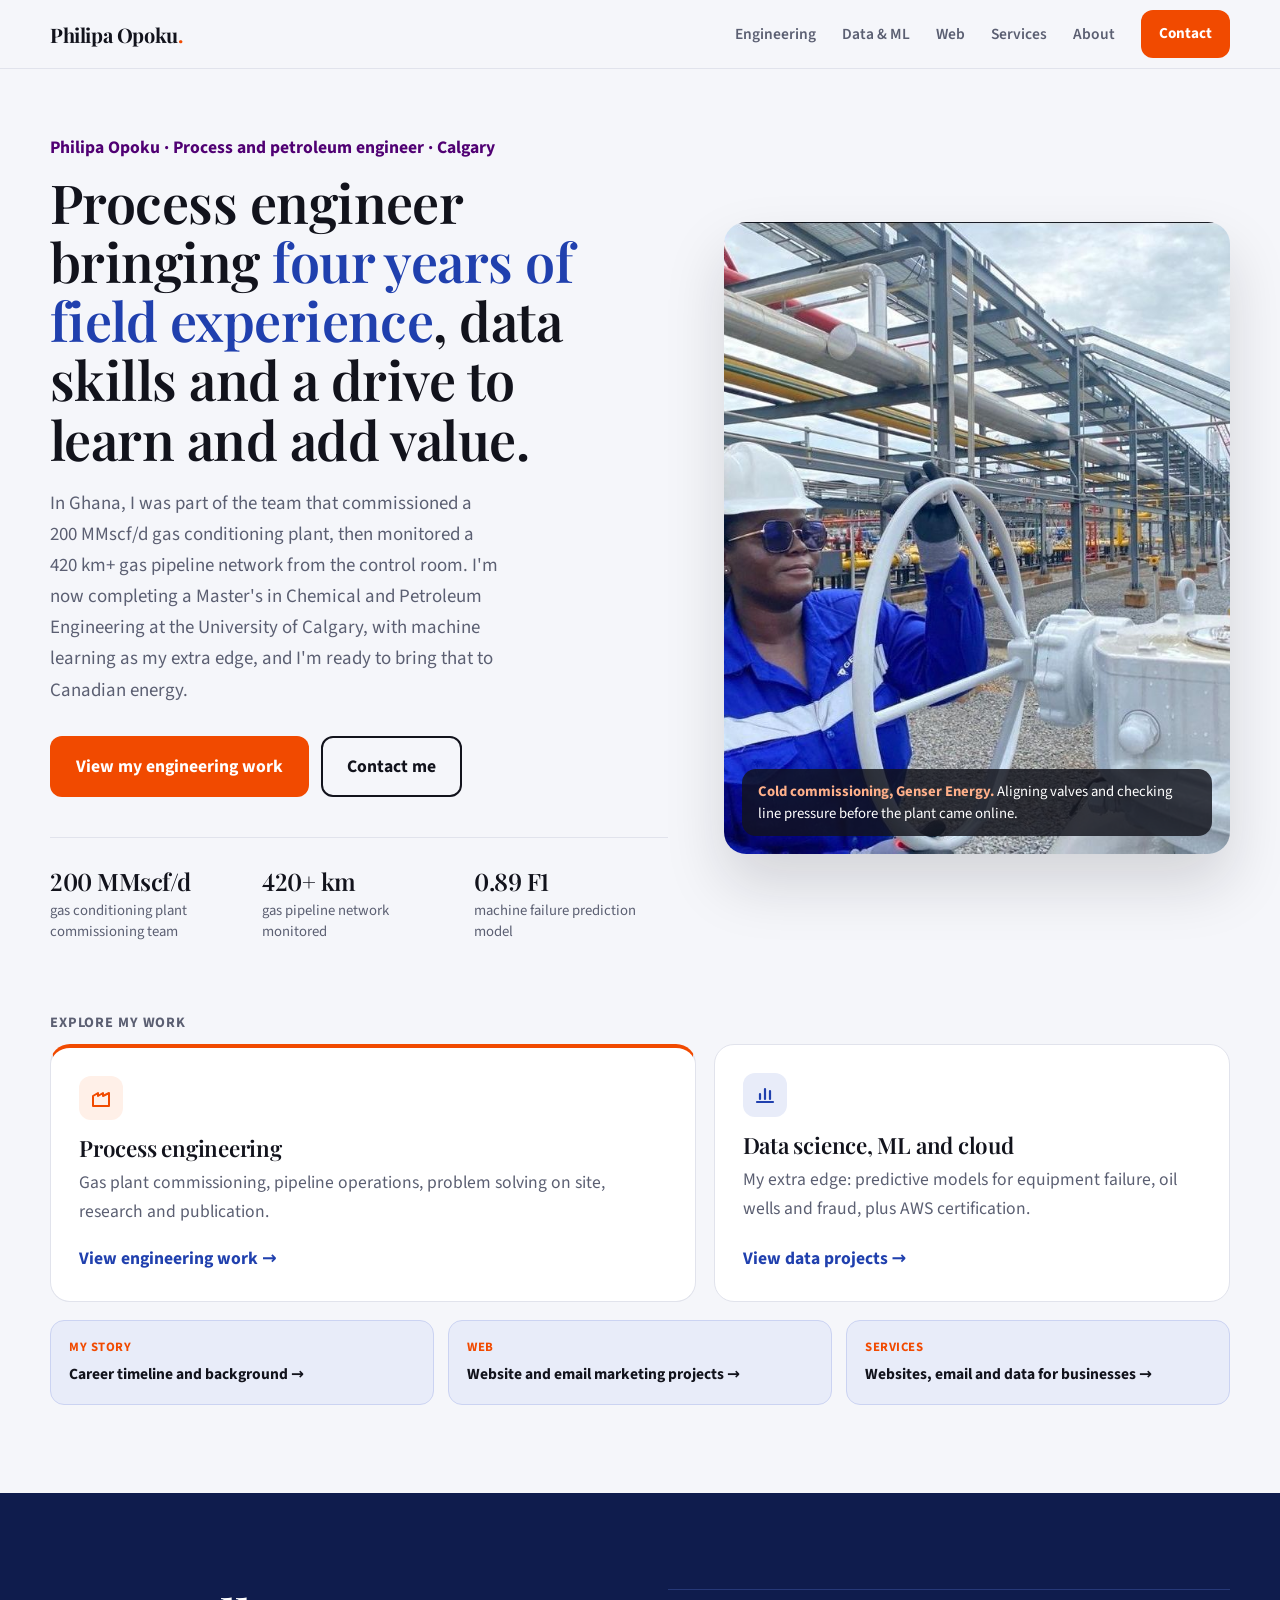
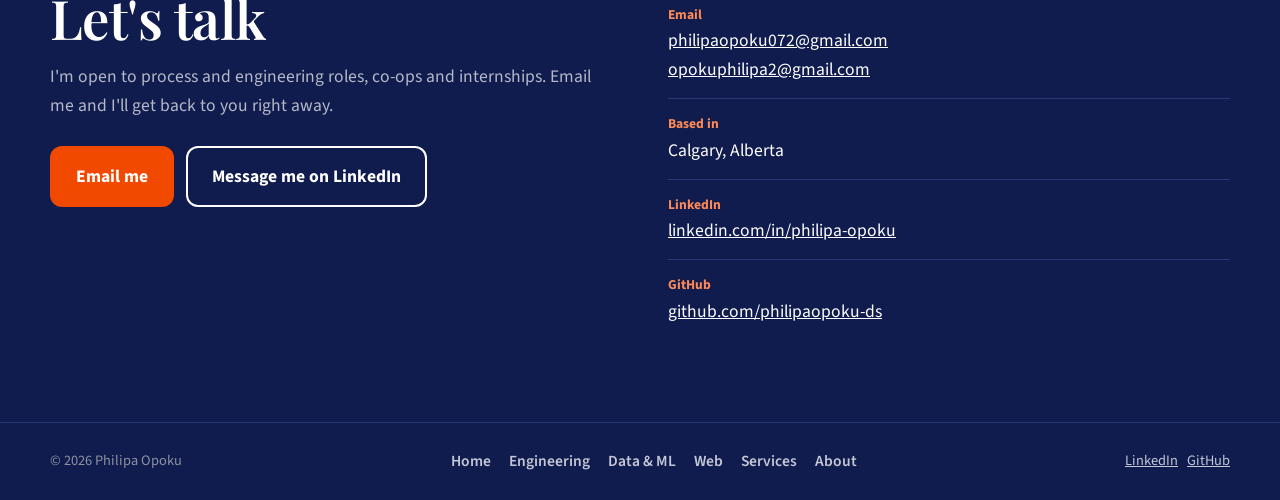
==== commit 01927d67: "Add files via upload" ====
--- a/index.html
+++ b/index.html
@@ -3,10 +3,10 @@
 <head>
 <meta charset="UTF-8">
 <meta name="viewport" content="width=device-width, initial-scale=1">
-<title>Philipa Opoku | Process Engineer, Data Science, Cloud and Web</title>
-<meta name="description" content="Philipa Opoku is a process engineer who commissioned a gas conditioning plant in Ghana and now builds data science, AWS cloud and web solutions in Calgary.">
-<meta property="og:title" content="Philipa Opoku | Engineer turned data and cloud professional">
-<meta property="og:description" content="Process engineering, machine learning, AWS cloud and websites, all in one portfolio.">
+<title>Philipa Opoku | Process Engineer, Calgary</title>
+<meta name="description" content="Process and petroleum engineer with four years of energy industry experience in Ghana, now in Calgary, with data science and machine learning skills.">
+<meta property="og:title" content="Philipa Opoku | Process Engineer, Calgary">
+<meta property="og:description" content="Process and petroleum engineer with four years of energy industry experience in Ghana, now in Calgary, with data science and machine learning skills.">
 <meta property="og:type" content="website">
 <meta property="og:url" content="https://philipaopoku-ds.github.io/My_Portfolio_WEBSITE/">
 <meta property="og:image" content="https://philipaopoku-ds.github.io/My_Portfolio_WEBSITE/images/valve.jpg">
@@ -20,295 +20,40 @@
 "knowsAbout":["Process engineering","Gas processing","Machine learning","Data science","Amazon Web Services","Web development","SEO","Email marketing"],
 "sameAs":["https://www.linkedin.com/in/philipa-opoku","https://github.com/philipaopoku-ds"]}
 </script>
-<style>
-@font-face{font-family:"Manrope";src:url("fonts/manrope-latin-wght-normal.woff2") format("woff2");font-weight:200 800;font-display:swap}
-:root{
-  --ink:#12131C;
-  --blue:#2040AE;
-  --plum:#500073;
-  --orange:#F14A00;
-  --paper:#F5F6FA;
-  --white:#FFFFFF;
-  --muted:#5B5F72;
-  --line:#E1E3EC;
-  --soft:#E8ECF9;
-}
-*{box-sizing:border-box;margin:0;padding:0}
-html{scroll-behavior:smooth;scroll-padding-top:76px}
-body{font-family:"Manrope",system-ui,sans-serif;color:var(--ink);background:var(--paper);font-size:1.0625rem;line-height:1.65}
-img{display:block;max-width:100%;height:auto}
-a{color:var(--blue)}
-:focus-visible{outline:3px solid var(--orange);outline-offset:3px}
-.wrap{width:min(1180px,100% - 40px);margin-inline:auto}
-h1,h2,h3{line-height:1.08;letter-spacing:-.025em;font-weight:800}
-.btn{display:inline-block;text-decoration:none;font-weight:700;padding:14px 24px;border-radius:12px;border:2px solid transparent;font:inherit;font-weight:700;cursor:pointer}
-.btn-orange{background:var(--orange);color:#fff}
-.btn-orange:hover{background:#D63F00}
-.btn-line{border-color:var(--ink);color:var(--ink);background:transparent}
-.btn-line:hover{background:var(--ink);color:#fff}
-.sr{position:absolute!important;width:1px;height:1px;overflow:hidden;clip:rect(0 0 0 0)}
-
-/* header */
-header.site{position:sticky;top:0;z-index:30;background:rgba(245,246,250,.92);backdrop-filter:blur(10px);border-bottom:1px solid var(--line)}
-header.site .wrap{display:flex;align-items:center;justify-content:space-between;height:68px}
-.brand{font-weight:800;font-size:1.15rem;text-decoration:none;color:var(--ink);letter-spacing:-.02em}
-.brand span{color:var(--orange)}
-nav ul{list-style:none;display:flex;gap:26px;align-items:center}
-nav a{text-decoration:none;color:var(--muted);font-weight:600;font-size:.97rem}
-nav a:hover{color:var(--ink)}
-nav .btn{padding:9px 16px;color:#fff;font-size:.95rem}
-.menu-toggle{display:none;background:none;border:1.5px solid var(--ink);border-radius:10px;padding:7px 14px;font:inherit;font-weight:600}
-
-nav a[aria-current]{color:var(--ink);box-shadow:inset 0 -2px 0 var(--orange)}
-nav .sep{width:1px;height:20px;background:var(--line)}
-/* hero */
-.hero{padding:64px 0 72px}
-.hero .wrap{display:grid;grid-template-columns:1.1fr .9fr;gap:56px;align-items:center}
-.hero .hello{font-weight:700;color:var(--plum)}
-.hero h1{font-size:clamp(2.6rem,5.6vw,4.6rem);margin-top:10px}
-.hero h1 .accent{color:var(--blue)}
-.hero p.lead{margin-top:20px;font-size:1.18rem;color:var(--muted);max-width:44ch}
-.hero .actions{margin-top:30px;display:flex;gap:12px;flex-wrap:wrap}
-.proof{margin-top:40px;display:grid;grid-template-columns:repeat(3,1fr);gap:18px;border-top:1px solid var(--line);padding-top:24px}
-.proof strong{display:block;font-size:1.5rem;letter-spacing:-.02em}
-.proof span{color:var(--muted);font-size:.92rem;line-height:1.4;display:block}
-.hero figure{position:relative}
-.hero figure img{border-radius:22px;aspect-ratio:4/5;object-fit:cover;width:100%;box-shadow:0 30px 60px #12131c26}
-.hero figcaption{position:absolute;left:18px;bottom:18px;right:18px;background:rgba(18,19,28,.82);color:#fff;border-radius:14px;padding:12px 16px;font-size:.92rem;line-height:1.45}
-.hero figcaption b{color:#FFB08A}
-
-/* sides */
-.sides{padding:0 0 80px}
-.sides ul{list-style:none;display:grid;grid-template-columns:repeat(4,1fr);gap:16px}
-.sides a{display:block;height:100%;text-decoration:none;color:var(--ink);background:var(--white);border:1px solid var(--line);border-radius:18px;padding:22px;transition:border-color .2s,transform .2s}
-.sides a:hover{border-color:var(--blue);transform:translateY(-2px)}
-.hub-title{font-size:.9rem;font-weight:700;letter-spacing:0;color:var(--muted);text-transform:uppercase;margin-bottom:14px}
-.routes{margin-top:16px;display:grid;grid-template-columns:1fr 1fr;gap:16px}
-.routes a{display:flex;flex-wrap:wrap;gap:4px 8px;align-items:center;text-decoration:none;color:var(--ink);font-weight:700;background:var(--soft);border:1px solid #CBD3F2;border-radius:14px;padding:16px 20px}
-.routes a:hover{border-color:var(--blue)}
-.routes span{color:var(--muted);font-weight:600}
-.routes b{color:var(--blue);margin-left:auto}
-.sides .ic{width:44px;height:44px;border-radius:12px;display:grid;place-items:center;margin-bottom:14px}
-.sides h2{font-size:1.15rem}
-.sides p{color:var(--muted);font-size:.95rem;margin-top:6px;line-height:1.5}
-
-section.block{padding:96px 0}
-.head{display:grid;grid-template-columns:1fr 1.1fr;gap:40px;align-items:end;margin-bottom:46px}
-.head .tag{display:inline-block;font-weight:700;font-size:.9rem;color:var(--orange);margin-bottom:10px}
-.head h2{font-size:clamp(2.1rem,4.4vw,3.4rem)}
-.head p{color:var(--muted)}
-
-/* engineering */
-.eng{background:#0F1C4D;color:#fff}
-.eng .head p{color:#B6B9C9}
-.eng .head .tag{color:#FF8A57}
-.stories{display:grid;grid-template-columns:repeat(3,1fr);gap:18px}
-.story{background:#16255E;border:1px solid #263877;border-radius:18px;padding:26px}
-.story.wide{grid-column:span 2;display:grid;grid-template-columns:1fr 1fr;gap:26px;align-items:center}
-.story.full{grid-column:1/-1;grid-template-columns:1.3fr 1fr}
-.story.wide img{border-radius:12px;aspect-ratio:4/3;object-fit:cover;width:100%}
-.story h3{font-size:1.22rem}
-.story .kind{font-size:.85rem;font-weight:700;color:#FF8A57;margin-bottom:8px;display:block}
-.story p{color:#C4C7D6;margin-top:10px;font-size:.98rem}
-.story .result{margin-top:14px;padding-top:14px;border-top:1px solid #263877;color:#fff;font-weight:600;font-size:.95rem}
-.gallery{margin-top:44px;display:grid;grid-template-columns:repeat(4,1fr);gap:12px}
-.gallery figure{position:relative;border-radius:14px;overflow:hidden;background:#16255E}
-.gallery figure.tall{grid-row:span 2}
-.gallery img{width:100%;height:100%;object-fit:cover;aspect-ratio:4/3}
-.gallery figure img{height:100%}
-.gallery figure.tall img{aspect-ratio:auto}
-.gallery figcaption{position:absolute;left:0;right:0;bottom:0;padding:26px 14px 12px;background:linear-gradient(transparent,rgba(10,11,18,.88));font-size:.86rem;line-height:1.35;color:#fff}
-.research{margin-top:44px;display:grid;grid-template-columns:1fr 1fr;gap:18px}
-.research article{background:#16255E;border:1px solid #263877;border-radius:18px;padding:26px}
-.research h3{font-size:1.22rem}
-.research .kind{font-size:.85rem;font-weight:700;color:#FF8A57;margin-bottom:8px;display:block}
-.research p{color:#C4C7D6;margin-top:10px;font-size:.98rem}
-.research .result{color:#fff;font-weight:600;border-top:1px solid #263877;padding-top:14px;margin-top:14px}
-.research .cite{font-size:.88rem;color:#9EA2B6;border-left:3px solid #FF8A57;padding-left:12px;margin-top:14px}
-.tools{margin-top:22px;display:flex;flex-wrap:wrap;gap:8px}
-.tools span{border:1px solid #2F4385;border-radius:999px;padding:6px 14px;font-size:.92rem;font-weight:600;color:#E3E5EE}
-.earlier{margin-top:44px;display:grid;grid-template-columns:1fr 1fr;gap:18px}
-.earlier div{border:1px solid #263877;border-radius:16px;padding:22px}
-.earlier h3{font-size:1.08rem}
-.earlier p{color:#C4C7D6;font-size:.96rem;margin-top:8px}
-
-/* data */
-.projects{display:grid;grid-template-columns:repeat(3,1fr);gap:20px}
-.project{background:var(--white);border:1px solid var(--line);border-radius:18px;overflow:hidden;display:flex;flex-direction:column}
-.project > img{aspect-ratio:16/9;object-fit:cover;width:100%}
-.project .body{padding:22px;display:flex;flex-direction:column;gap:10px;flex:1}
-.project h3{font-size:1.2rem}
-.project p{color:var(--muted);font-size:.96rem}
-.metrics{display:flex;gap:8px;flex-wrap:wrap}
-.metrics span{background:var(--soft);color:var(--blue);font-weight:700;font-size:.85rem;padding:4px 10px;border-radius:999px}
-.stack{font-size:.88rem;color:var(--muted)}
-.links{margin-top:auto;display:flex;gap:16px;padding-top:8px}
-.links a{font-weight:700;font-size:.95rem}
-
-/* cloud */
-.cloud{background:var(--white);border-block:1px solid var(--line)}
-.cloud-grid{display:grid;grid-template-columns:.9fr 1.1fr;gap:28px;align-items:start}
-.cert{border-radius:20px;padding:30px;background:linear-gradient(135deg,var(--blue),var(--plum));color:#fff}
-.cert .badge{width:64px;height:64px;border-radius:16px;background:#fff;display:grid;place-items:center;margin-bottom:18px}
-.cert h3{font-size:1.5rem}
-.cert p{color:#DCE0F5;margin-top:8px}
-.cert .next{margin-top:22px;padding-top:18px;border-top:1px solid #ffffff33}
-.cert .next b{color:#fff}
-.roadmap{display:grid;gap:12px}
-.road{display:grid;grid-template-columns:1fr auto;gap:6px 16px;border:1px solid var(--line);border-radius:16px;padding:18px 20px;background:var(--paper)}
-.road h3{font-size:1.05rem}
-.road p{grid-column:1/-1;color:var(--muted);font-size:.94rem}
-.road .status{font-size:.8rem;font-weight:700;padding:3px 10px;border-radius:999px;background:#FFF0E8;color:#B53800;align-self:start;white-space:nowrap}
-.road .aws{grid-column:1/-1;font-size:.85rem;color:var(--blue);font-weight:600}
-
-/* web */
-.sites{display:grid;grid-template-columns:repeat(3,1fr);gap:18px}
-.site-card{display:block;text-decoration:none;color:var(--ink);background:var(--white);border:1px solid var(--line);border-radius:16px;overflow:hidden;transition:border-color .2s}
-.site-card:hover{border-color:var(--blue)}
-.site-card img{aspect-ratio:16/10;object-fit:cover;width:100%;border-bottom:1px solid var(--line)}
-.site-card div{padding:16px 18px}
-.site-card h3{font-size:1.05rem}
-.site-card p{color:var(--muted);font-size:.92rem;margin-top:4px}
-.site-card.feature{grid-column:1/-1;display:grid;grid-template-columns:1.1fr 1fr}
-.site-card.all{display:flex;flex-direction:column;justify-content:center;background:var(--soft);border-color:#CBD3F2;padding:28px}
-.site-card.all div{padding:0}
-.site-card.all .go{margin-top:14px;font-weight:700;color:var(--blue)}
-.site-card.feature img{height:100%;border-bottom:none;border-right:1px solid var(--line)}
-.site-card.feature div{padding:26px;align-self:center}
-.site-card.feature h3{font-size:1.4rem}
-.skills-row{margin-top:30px;display:flex;flex-wrap:wrap;gap:8px}
-.skills-row span{border:1px solid var(--line);background:var(--white);border-radius:999px;padding:6px 14px;font-size:.92rem;font-weight:600}
-
-/* services */
-.services-sec{background:var(--white);border-block:1px solid var(--line)}
-.services-sec .offer,.services-sec .hire{background:var(--paper)}
-.offer-grid{display:grid;grid-template-columns:repeat(3,1fr);gap:20px}
-.offer{background:var(--white);border:1px solid var(--line);border-top:4px solid var(--blue);border-radius:18px;padding:26px;display:flex;flex-direction:column}
-.offer h3{font-size:1.3rem}
-.offer > p{color:var(--muted);margin-top:8px;font-size:.98rem}
-.offer ul{margin:16px 0 22px;padding-left:0;list-style:none;display:grid;gap:8px;font-size:.95rem}
-.offer li{padding-left:26px;position:relative}
-.offer li::before{content:"";position:absolute;left:2px;top:.45em;width:12px;height:7px;border-left:2.5px solid var(--orange);border-bottom:2.5px solid var(--orange);transform:rotate(-45deg)}
-.offer-links{margin-top:auto;display:flex;align-items:center;justify-content:space-between;gap:12px;flex-wrap:wrap}
-.offer-links > a:not(.btn){font-weight:700;font-size:.95rem}
-.offer-links .btn{padding:10px 18px;font-size:.95rem}
-.hire{margin-top:20px;display:grid;grid-template-columns:1.4fr auto;gap:24px;align-items:center;background:var(--white);border:1px solid var(--line);border-left:4px solid var(--plum);border-radius:18px;padding:24px 26px}
-.hire h3{font-size:1.2rem}
-.hire p{color:var(--muted);margin-top:6px;font-size:.97rem}
-.hire .offer-links{gap:20px}
-.process{list-style:none;margin-top:36px;display:grid;grid-template-columns:repeat(4,1fr);gap:16px;border-top:1px solid var(--line);padding-top:28px}
-.process b{display:block;font-size:1rem}
-.process span{color:var(--muted);font-size:.93rem;line-height:1.5;display:block;margin-top:4px}
-/* journey */
-.journey ol{list-style:none;position:relative;display:grid;gap:0}
-.journey ol::before{content:"";position:absolute;left:11px;top:8px;bottom:8px;width:2px;background:var(--line)}
-.journey li{position:relative;padding:0 0 26px 44px}
-.journey li::before{content:"";position:absolute;left:4px;top:6px;width:16px;height:16px;border-radius:50%;background:var(--white);border:3px solid var(--blue)}
-.journey li.now::before{background:var(--orange);border-color:var(--orange)}
-.journey h3{font-size:1.1rem}
-.journey .when{display:block;font-size:.85rem;font-weight:700;color:var(--blue);margin-bottom:2px}
-.beyond{margin-top:12px;background:var(--white);border:1px solid var(--line);border-left:4px solid var(--orange);border-radius:16px;padding:24px 26px}
-.beyond h3{font-size:1.2rem!important}
-.beyond p{color:var(--muted);margin-top:10px}
-.journey p{color:var(--muted);font-size:.96rem}
-.journey-grid{display:grid;grid-template-columns:.8fr 1.2fr;gap:56px;align-items:start}
-.about-card{background:var(--white);border:1px solid var(--line);border-radius:20px;padding:28px;position:sticky;top:96px}
-.about-card img{width:120px;height:120px;border-radius:50%;object-fit:cover;border:4px solid var(--soft)}
-.about-card h3{margin-top:16px;font-size:1.3rem}
-.about-card p{color:var(--muted);margin-top:8px;font-size:.97rem}
-
-/* contact */
-.contact{background:#0F1C4D;color:#fff}
-.contact .wrap{display:grid;grid-template-columns:1fr 1fr;gap:56px;align-items:start}
-.contact h2{font-size:clamp(2.1rem,4.4vw,3.4rem)}
-.contact p{color:#B6B9C9;margin-top:14px}
-.contact-list{list-style:none;margin-top:28px;display:grid;gap:14px}
-.contact-list li{border-top:1px solid #263877;padding-top:14px}
-.contact-list b{display:block;font-size:.85rem;color:#FF8A57}
-.contact-list a{color:#fff}
-.foot-nav{display:flex;gap:18px}
-form{background:#16255E;border:1px solid #263877;border-radius:20px;padding:28px;display:grid;gap:16px}
-label{font-weight:600;font-size:.93rem;display:block;margin-bottom:6px}
-input,select,textarea{width:100%;font:inherit;padding:12px 14px;border-radius:10px;border:1.5px solid #2F4385;background:#0F1C4D;color:#fff}
-input:focus,select:focus,textarea:focus{outline:3px solid var(--orange);outline-offset:0;border-color:var(--orange)}
-textarea{min-height:120px;resize:vertical}
-footer{background:#0F1C4D;color:#8E91A4;border-top:1px solid #263877;padding:26px 0;font-size:.9rem}
-footer .wrap{display:flex;justify-content:space-between;gap:16px;flex-wrap:wrap}
-footer a{color:#C4C7D6}
-
-@media (max-width:1000px){
-  .sides ul{grid-template-columns:1fr 1fr}
-  .stories{grid-template-columns:1fr 1fr}
-  .projects,.sites{grid-template-columns:1fr 1fr}
-  .gallery{grid-template-columns:repeat(3,1fr)}
-}
-@media (max-width:1000px){.offer-grid{grid-template-columns:1fr}.process{grid-template-columns:1fr 1fr}}
-@media (max-width:900px){
-  nav ul{display:none;position:absolute;top:68px;left:0;right:0;background:var(--paper);flex-direction:column;align-items:flex-start;padding:20px;gap:16px;border-bottom:1px solid var(--line)}
-  nav ul.open{display:flex}
-  nav .sep{display:none}
-  .menu-toggle{display:block}
-}
-@media (max-width:820px){
-  .routes,.hire{grid-template-columns:1fr}
-  nav ul{display:none;position:absolute;top:68px;left:0;right:0;background:var(--paper);flex-direction:column;align-items:flex-start;padding:20px;gap:16px;border-bottom:1px solid var(--line)}
-  nav ul.open{display:flex}
-  .menu-toggle{display:block}
-  .hero{padding:36px 0 56px}
-  .hero .wrap,.head,.cloud-grid,.journey-grid,.contact .wrap,.earlier{grid-template-columns:1fr;gap:28px}
-  .hero figure img{aspect-ratio:4/3}
-  .about-card{position:static}
-  .story.wide,.story.full{grid-column:auto;grid-template-columns:1fr}
-  .site-card.feature{grid-column:auto;grid-template-columns:1fr}
-  .site-card.feature img{border-right:none;border-bottom:1px solid var(--line)}
-  section.block{padding:68px 0}
-}
-@media (max-width:600px){
-  .sides ul,.stories,.projects,.sites{grid-template-columns:1fr}
-  .gallery{grid-template-columns:1fr 1fr}
-  .gallery figure.tall{grid-row:auto}
-  .research{grid-template-columns:1fr!important}
-  .proof{grid-template-columns:1fr;gap:14px}
-  .process{grid-template-columns:1fr}
-}
-@media (prefers-reduced-motion:reduce){html{scroll-behavior:auto}.sides a,.site-card{transition:none}}
-</style>
+<link rel="stylesheet" href="site.css">
 </head>
 <body>
 <header class="site">
   <div class="wrap">
-    <a class="brand" href="#top">Philipa Opoku<span>.</span></a>
+    <a class="brand" href="index.html">Philipa Opoku<span>.</span></a>
     <nav aria-label="Main">
       <button class="menu-toggle" aria-expanded="false" aria-controls="nav-list">Menu</button>
       <ul id="nav-list">
-        <li><a href="#engineering">Engineering</a></li>
-        <li><a href="#data">Data &amp; ML</a></li>
-        <li><a href="#cloud">Cloud</a></li>
-        <li><a href="#web">Web</a></li>
-        <li class="sep" aria-hidden="true"></li>
-        <li><a href="#services">Services</a></li>
-        <li><a href="#journey">About</a></li>
+        <li><a href="engineering.html">Engineering</a></li>
+        <li><a href="data.html">Data &amp; ML</a></li>
+        <li><a href="web.html">Web</a></li>
+        <li><a href="services.html">Services</a></li>
+        <li><a href="about.html">About</a></li>
         <li><a class="btn btn-orange" href="#contact">Contact</a></li>
       </ul>
     </nav>
   </div>
 </header>
-
 <main id="top">
 <section class="hero" aria-labelledby="hero-title">
   <div class="wrap">
     <div>
-      <p class="hello">Philipa Opoku, petroleum and process engineer</p>
-      <h1 id="hero-title">Engineer turned <span class="accent">data, cloud and web</span> builder.</h1>
-      <p class="lead">I bring hands-on experience commissioning and operating gas facilities in Ghana. In Calgary, I combine that field experience with machine learning, AWS cloud and web development to solve practical business problems.</p>
+      <p class="hello">Philipa Opoku &middot; Process and petroleum engineer &middot; Calgary</p>
+      <h1 id="hero-title">Process engineer bringing <span class="accent">four years of field experience</span>, data skills and a drive to learn and add value.</h1>
+      <p class="lead">In Ghana, I was part of the team that commissioned a 200 MMscf/d gas conditioning plant, then monitored a 420 km+ gas pipeline network from the control room. I'm now completing a Master's in Chemical and Petroleum Engineering at the University of Calgary, with machine learning as my extra edge, and I'm ready to bring that to Canadian energy.</p>
       <div class="actions">
-        <a class="btn btn-orange" href="#explore">Explore my work</a>
-        <a class="btn btn-line" href="#services">View services</a>
+        <a class="btn btn-orange" href="engineering.html">View my engineering work</a>
+        <a class="btn btn-line" href="#contact">Contact me</a>
       </div>
       <div class="proof">
-        <div><strong>420+ km</strong><span>gas pipeline network monitored and operated</span></div>
+        <div><strong>200 MMscf/d</strong><span>gas conditioning plant commissioning team</span></div>
+        <div><strong>420+ km</strong><span>gas pipeline network monitored</span></div>
         <div><strong>0.89 F1</strong><span>machine failure prediction model</span></div>
-        <div><strong>AWS</strong><span>Certified Cloud Practitioner</span></div>
       </div>
     </div>
     <figure>
@@ -318,314 +63,45 @@
   </div>
 </section>
 
-<section class="sides" id="explore" aria-labelledby="explore-title">
+<section class="paths" id="explore" aria-labelledby="explore-title">
   <div class="wrap">
     <h2 class="hub-title" id="explore-title">Explore my work</h2>
-    <ul>
-      <li><a href="#engineering"><span class="ic" style="background:#FFF0E8"><svg width="24" height="24" viewBox="0 0 24 24" aria-hidden="true"><path d="M4 20V10l5-3v3l5-3v3l6-3v13z" fill="none" stroke="#F14A00" stroke-width="2" stroke-linejoin="round"/></svg></span><h2>Process engineering</h2><p>Gas plant commissioning, operations and troubleshooting</p></a></li>
-      <li><a href="#data"><span class="ic" style="background:var(--soft)"><svg width="24" height="24" viewBox="0 0 24 24" aria-hidden="true"><path d="M4 19h16M7 16v-5M12 16V6M17 16v-8" stroke="#2040AE" stroke-width="2.2" stroke-linecap="round"/></svg></span><h2>Data science and ML</h2><p>Predictive models for industry, fraud and oil wells</p></a></li>
-      <li><a href="#cloud"><span class="ic" style="background:#F1E6F5"><svg width="24" height="24" viewBox="0 0 24 24" aria-hidden="true"><path d="M7 18h10a4 4 0 0 0 0-8 5.5 5.5 0 0 0-10.6 1.5A3.3 3.3 0 0 0 7 18z" fill="none" stroke="#500073" stroke-width="2" stroke-linejoin="round"/></svg></span><h2>Cloud (AWS)</h2><p>Certified, and building serverless solutions</p></a></li>
-      <li><a href="#web"><span class="ic" style="background:#E7F4EC"><svg width="24" height="24" viewBox="0 0 24 24" aria-hidden="true"><rect x="3" y="5" width="18" height="14" rx="2" fill="none" stroke="#1F7A4D" stroke-width="2"/><path d="M3 9h18" stroke="#1F7A4D" stroke-width="2"/></svg></span><h2>Web and marketing</h2><p>Websites, SEO and email automation</p></a></li>
-    </ul>
-    <div class="routes">
-      <a href="#journey"><span>Hiring?</span> Read about my career and experience <b aria-hidden="true">&rarr;</b></a>
-      <a href="#services"><span>Need a website, email campaign or data help?</span> See my services <b aria-hidden="true">&rarr;</b></a>
+    <div class="path-grid">
+      <a class="path main" href="engineering.html"><span class="ic" style="background:#FFF0E8"><svg width="24" height="24" viewBox="0 0 24 24" aria-hidden="true"><path d="M4 20V10l5-3v3l5-3v3l6-3v13z" fill="none" stroke="#F14A00" stroke-width="2" stroke-linejoin="round"/></svg></span><h3>Process engineering</h3><p>Gas plant commissioning, pipeline operations, problem solving on site, research and publication.</p><span class="go">View engineering work &rarr;</span></a>
+      <a class="path" href="data.html"><span class="ic" style="background:var(--soft)"><svg width="24" height="24" viewBox="0 0 24 24" aria-hidden="true"><path d="M4 19h16M7 16v-5M12 16V6M17 16v-8" stroke="#2040AE" stroke-width="2.2" stroke-linecap="round"/></svg></span><h3>Data science, ML and cloud</h3><p>My extra edge: predictive models for equipment failure, oil wells and fraud, plus AWS certification.</p><span class="go">View data projects &rarr;</span></a>
     </div>
-  </div>
-</section>
-
-<section class="block eng" id="engineering" aria-labelledby="eng-title">
-  <div class="wrap">
-    <div class="head">
-      <div><span class="tag">Process engineering</span><h2 id="eng-title">From the plant floor</h2></div>
-      <p>At Genser Energy I worked as a process engineer on the commissioning of a gas conditioning plant, and as an operations engineer on a gas pipeline network. These are a few problems I helped solve.</p>
-    </div>
-
-    <div class="stories">
-      <article class="story wide">
-        <div>
-          <span class="kind">Problem solving</span>
-          <h3>Protecting the methanol injection pumps</h3>
-          <p>The main methanol pump sent far more flow than the downstream pump that feeds the cryogenic injection points could handle, putting it at risk of damage.</p>
-          <p>I recommended a recirculation line on the main pump to return part of the flow to the tank, reducing the flow and pressure on the second pump.</p>
-          <p class="result">Reported to my manager and escalated to the project and plant managers.</p>
-        </div>
-        <img src="images/completion.jpg" alt="Philipa writing on a checklist beside a control valve during commissioning" width="1080" height="810" loading="lazy">
-      </article>
-      <article class="story">
-        <span class="kind">Design review</span>
-        <h3>Keeping the turbo expander safe in a power loss</h3>
-        <p>The design used nitrogen to keep lubricating oil flowing to the turbo expander if power was lost, but the contractor's isometric drawings had left it out.</p>
-        <p class="result">I walked the contractor through the P&amp;ID and isometrics and made sure it was installed.</p>
-      </article>
-      <article class="story">
-        <span class="kind">Commissioning</span>
-        <h3>Tracking mechanical completion</h3>
-        <p>Checked lines, columns and systems across sweetening, amine regeneration, the cryogenic refrigeration loop, the demethanizer and dehydration, and raised process issues with contractors.</p>
-      </article>
-      <article class="story">
-        <span class="kind">Nitrogen and inerting</span>
-        <h3>Making the plant safe for gas</h3>
-        <p>Test-ran the nitrogen generation units, inerted the cryogenic storage tanks and used nitrogen pressure cycles to remove oxygen before product was introduced.</p>
-      </article>
-      <article class="story">
-        <span class="kind">Operations</span>
-        <h3>Running a 420 km+ pipeline network</h3>
-        <p>Monitored around 23 stations through SCADA, responded to trips and communication issues, and planned flow contingencies with the team.</p>
-      </article>
-      <article class="story wide full">
-        <div>
-          <span class="kind">Leadership</span>
-          <h3>Training the team</h3>
-          <p>Led on-site training for colleagues on the plant's process systems: sweetening, amine regeneration, dehydration and the cryogenic section. I explained what each section does, its operating parameters and principles, and why the compressors matter.</p>
-          <p class="result">Here, teaching in the sweetening section.</p>
-        </div>
-        <img src="images/training.jpg" alt="Philipa leading a training session for colleagues in the sweetening section, colleagues' faces blurred" width="1024" height="768" loading="lazy">
-      </article>
-    </div>
-
-    <div class="gallery">
-      <figure class="tall"><img src="images/deethanizer.jpg" alt="Philipa smiling in sunglasses beside a colleague at a valve on the top platform of the deethanizer tower, colleague's face blurred" width="810" height="1080" loading="lazy"><figcaption>Verifying valve positions at the top of the deethanizer tower</figcaption></figure>
-      <figure><img src="images/panel-test.jpg" alt="Philipa testing buttons on an outdoor control panel" width="1200" height="900" loading="lazy"><figcaption>Test-running the LPG mixing skid control panel</figcaption></figure>
-      <figure><img src="images/scada.jpg" alt="Philipa in the control room pointing at the pipeline monitoring screen, screen blurred" width="1200" height="675" loading="lazy"><figcaption>Pipeline network SCADA, control room</figcaption></figure>
-      <figure><img src="images/nitrogen-1.jpg" alt="Philipa adjusting the control panel of a nitrogen generation unit" width="1080" height="810" loading="lazy"><figcaption>Commissioning the nitrogen generation unit</figcaption></figure>
-      <figure><img src="images/panel-cables.jpg" alt="Philipa checking cable installation beneath a control panel" width="1200" height="900" loading="lazy"><figcaption>Verifying cable installation with the electrical team</figcaption></figure>
-      <figure><img src="images/local-panel.jpg" alt="Philipa at a local control panel touchscreen" width="1200" height="675" loading="lazy"><figcaption>Local control panel checks</figcaption></figure>
-      <figure><img src="images/nitrogen-2.jpg" alt="Philipa beside the nitrogen generation unit" width="1080" height="810" loading="lazy"><figcaption>Nitrogen unit for tank inerting</figcaption></figure>
-    </div>
-
-    <div class="research">
-      <article>
-        <span class="kind">Simulation project, Feb to Jul 2025</span>
-        <h3>Cutting CO&#8322; from hydrogen production</h3>
-        <p>Simulated three hydrogen production routes in Aspen HYSYS: steam methane reforming, partial oxidation and autothermal reforming. Modelled an integrated calcium looping (CaO&ndash;CaCO&#8323;) CO&#8322; capture cycle and recommended carbon capture strategies for blue hydrogen.</p>
-        <p class="result">Steady-state process models that can feed into digital twin development.</p>
-      </article>
-      <article>
-        <span class="kind">Publication, February 2023</span>
-        <h3>Low salinity water and ASP flooding</h3>
-        <p>From my final-year thesis: I evaluated 11 flooding patterns in ECLIPSE to find the injection pattern that gave the highest oil recovery, and it delivered a 40.7% profit margin in the economic analysis.</p>
-        <p class="cite">Osei, H., Brantson, E. T., Opoku, P., et al. (2023). Numerical simulation of low salinity water and alkaline surfactant-polymer flooding with optimal injection pattern. <i>Trends in Petroleum Engineering</i>, 3(1), 1&ndash;12.</p>
-        <p><a href="https://www.stephypublishers.com/tpe/pdf/TPE.MS.ID.000520.pdf" target="_blank" rel="noopener" style="color:#FF8A57;font-weight:700">Read the paper (PDF)</a></p>
-      </article>
-    </div>
-    <div class="tools" aria-label="Engineering software"><span>Aspen HYSYS</span><span>ECLIPSE</span><span>CMG</span><span>Petrel</span><span>Excel</span><span>SCADA and HMI</span><span>P&amp;IDs and isometrics</span></div>
-
-    <div class="earlier">
-      <div><h3>Earlier at Genser Energy</h3><p>Built an Excel tool that calculated gas volume and throughput the same way every time, replacing manual calculations, and authored the change control for a technical procedure. Tracked punch lists across teams to close out work.</p></div>
-      <div><h3>Ghana National Gas Company, Atuabo</h3><p>Handled scheduling at the gas processing plant, coordinating updates between suppliers, the plant and downstream users, and compiled the daily operational report. Investigated glycol carry-over into condensate storage and documented it in two technical reports.</p></div>
-    </div>
-  </div>
-</section>
-
-<section class="block" id="data" aria-labelledby="data-title">
-  <div class="wrap">
-    <div class="head">
-      <div><span class="tag" style="color:var(--blue)">Data science and machine learning</span><h2 id="data-title">Models that answer real questions</h2></div>
-      <p>End-to-end projects: cleaning messy data, engineering features with domain knowledge, comparing models honestly and deploying apps people can use.</p>
-    </div>
-    <div class="projects">
-      <article class="project">
-        <img src="images/project-machine-failure.svg" alt="Illustration of a machine gear beside a rising trend line" width="800" height="450" loading="lazy">
-        <div class="body">
-          <h3>Machine failure predictor</h3>
-          <p>Predicts equipment failure from sensor data so maintenance can happen before breakdowns. Compared eight models and tuned LightGBM.</p>
-          <div class="metrics"><span>F1 0.89</span><span>Precision 98%</span><span>Recall 81%</span></div>
-          <p class="stack">Python, scikit-learn, LightGBM, XGBoost, CatBoost, Streamlit</p>
-          <div class="links"><a href="https://smart-maintenance.streamlit.app/" target="_blank" rel="noopener">Try the app</a><a href="https://github.com/philipaopoku-ds/Predictive-Maintenance-Modelling-" target="_blank" rel="noopener">Code</a></div>
-        </div>
-      </article>
-      <article class="project">
-        <img src="images/project-oil-wells.svg" alt="Illustration of an oil pumpjack beside a classification chart" width="800" height="450" loading="lazy">
-        <div class="body">
-          <h3>Oil well classification, DSEATS Africa 2025</h3>
-          <p>Merged production data from 20 wells with reservoir and formation properties, engineered features, and trained classifiers to map each well to its reservoir system, splitting by well to avoid data leakage.</p>
-          <div class="metrics"><span>20 wells</span><span>Accuracy 80.7%</span><span>F1 80.2%</span></div>
-          <p class="stack">Python, pandas, Plotly, scikit-learn</p>
-          <div class="links"><a href="https://github.com/philipaopoku-ds/DSEATS-AFRICA-2025/blob/main/DSEATS_Africa_2025_Classification.ipynb" target="_blank" rel="noopener">Notebook</a></div>
-        </div>
-      </article>
-      <article class="project">
-        <img src="images/project-fraud-detection.svg" alt="Illustration of transaction bars with one flagged next to a shield" width="800" height="450" loading="lazy">
-        <div class="body">
-          <h3>Fraud detection app</h3>
-          <p>Flags fraudulent transactions in a highly imbalanced dataset of 95,662 transactions, judged on fraud recall and F1 rather than accuracy.</p>
-          <div class="metrics"><span>95,662 transactions</span><span>Fraud F1 0.76</span></div>
-          <p class="stack">Python, scikit-learn, XGBoost, Random Forest, Streamlit</p>
-          <div class="links"><a href="https://fraud-detection-by-phil.streamlit.app/" target="_blank" rel="noopener">Try the app</a><a href="https://github.com/philipaopoku-ds/Fraud-Detection" target="_blank" rel="noopener">Code</a></div>
-        </div>
-      </article>
-    </div>
-  </div>
-</section>
-
-<section class="block cloud" id="cloud" aria-labelledby="cloud-title">
-  <div class="wrap">
-    <div class="head">
-      <div><span class="tag" style="color:var(--plum)">Cloud</span><h2 id="cloud-title">Building on AWS</h2></div>
-      <p>I'm certified and working towards Solutions Architect Associate. I'm building projects that join my engineering, data and web skills with the cloud, and each one will be documented here with its architecture and costs.</p>
-    </div>
-    <div class="cloud-grid">
-      <div class="cert">
-        <div class="badge"><svg width="34" height="34" viewBox="0 0 24 24" aria-hidden="true"><path d="M12 2l3 6 6.5 1-4.7 4.6 1.1 6.5L12 17l-5.9 3.1 1.1-6.5L2.5 9 9 8z" fill="#F14A00"/></svg></div>
-        <h3>AWS Certified Cloud Practitioner</h3>
-        <p>Core AWS services, security, pricing and the shared responsibility model.</p>
-        <p class="next"><b>Next:</b> AWS Certified Solutions Architect, Associate (in progress)</p>
-      </div>
-      <div class="roadmap">
-        <div class="road"><h3>Predictive maintenance alert service</h3><span class="status">Next up</span><p>My failure model as a cloud API that emails an alert when risk is high.</p><span class="aws">Lambda, ECR, API Gateway, SNS, CloudWatch</span></div>
-        <div class="road"><h3>Well production data pipeline</h3><span class="status">Planned</span><p>Upload daily well data; AWS calculates rates and water cut and flags production drops.</p><span class="aws">S3, Lambda, Athena, SNS</span></div>
-        <div class="road"><h3>Website hosting with automatic deployment</h3><span class="status">Planned</span><p>Fast, secure hosting for my website concepts, updated automatically from GitHub.</p><span class="aws">S3, CloudFront, ACM, GitHub Actions</span></div>
-        <div class="road"><h3>Lead capture backend</h3><span class="status">Planned</span><p>Makes website contact forms save and email enquiries securely.</p><span class="aws">API Gateway, Lambda, DynamoDB, SES</span></div>
-      </div>
-    </div>
-  </div>
-</section>
-
-<section class="block" id="web" aria-labelledby="web-title">
-  <div class="wrap">
-    <div class="head">
-      <div><span class="tag" style="color:#1F7A4D">Web and digital marketing</span><h2 id="web-title">Websites that bring in customers</h2></div>
-      <p>Trained in WordPress website development and SEO. I design and hand-code websites, and plan email automations that turn visitors into customers. These concept projects are for fictional businesses.</p>
-    </div>
-    <div class="sites">
-      <a class="site-card feature" href="https://philipaopoku-ds.github.io/website-samples/email/" target="_blank" rel="noopener">
-        <img src="images/email.jpg" alt="Preview of a welcome email with a kente pattern banner and a welcome discount code" width="800" height="500" loading="lazy">
-        <div><p style="color:var(--orange);font-weight:700;font-size:.9rem">Email marketing case study</p><h3>Welcome series and abandoned-cart automation in Mailchimp</h3><p>Customer journeys, four hand-coded emails and a plan for measuring results.</p></div>
-      </a>
-      <a class="site-card" href="https://philipaopoku-ds.github.io/website-samples/shop/" target="_blank" rel="noopener"><img src="images/shop.jpg" alt="Online fabric shop concept" width="800" height="500" loading="lazy"><div><h3>Nsaa Textiles</h3><p>Online shop with filters and a working cart</p></div></a>
-      <a class="site-card" href="https://philipaopoku-ds.github.io/website-samples/engineering/" target="_blank" rel="noopener"><img src="images/engineering.jpg" alt="Engineering consultancy website concept" width="800" height="500" loading="lazy"><div><h3>Peakline Engineering</h3><p>Engineering firm with a quote request form</p></div></a>
-      <a class="site-card" href="https://philipaopoku-ds.github.io/website-samples/restaurant/" target="_blank" rel="noopener"><img src="images/restaurant.jpg" alt="Ghanaian restaurant website concept" width="800" height="500" loading="lazy"><div><h3>Asanka Kitchen</h3><p>Restaurant with menu tabs and catering quotes</p></div></a>
-      <a class="site-card" href="https://philipaopoku-ds.github.io/website-samples/salon/" target="_blank" rel="noopener"><img src="images/salon.jpg" alt="Hair salon website concept" width="800" height="500" loading="lazy"><div><h3>Crown &amp; Coil Studio</h3><p>Salon with a booking form and price estimate</p></div></a>
-      <a class="site-card" href="https://philipaopoku-ds.github.io/website-samples/cleaning/" target="_blank" rel="noopener"><img src="images/cleaning.jpg" alt="Cleaning company website concept" width="800" height="500" loading="lazy"><div><h3>Chinook Clean Co.</h3><p>Cleaning service with an instant price calculator</p></div></a>
-      <a class="site-card all" href="https://philipaopoku-ds.github.io/website-samples/" target="_blank" rel="noopener"><div><h3>All website concepts</h3><p>See every site in one place, with notes on the features each one includes.</p><p class="go">Open the collection</p></div></a>
-    </div>
-    <div class="skills-row" aria-label="Web and marketing skills">
-      <span>HTML, CSS, JavaScript</span><span>WordPress and Elementor</span><span>Wix</span><span>SEO</span><span>Mailchimp</span><span>Accessibility</span><span>Copywriting</span>
-    </div>
-  </div>
-</section>
-
-<section class="block services-sec" id="services" aria-labelledby="services-title">
-  <div class="wrap">
-    <div class="head">
-      <div><span class="tag">Services</span><h2 id="services-title">How I can help your business</h2></div>
-      <p>For small businesses, startups and teams in Calgary and beyond. Every project starts with a short conversation about your goals, and you get a clear quote before any work begins.</p>
-    </div>
-    <div class="offer-grid">
-      <article class="offer">
-        <h3>Business websites</h3>
-        <p>A fast, mobile-friendly website that explains what you do and turns visitors into enquiries.</p>
-        <ul><li>Design and build, or a refresh of your current site</li><li>Contact, booking or quote request forms</li><li>SEO basics so customers can find you on Google</li><li>Accessibility and speed checks before launch</li></ul>
-        <div class="offer-links"><a href="#web">View samples</a><a class="btn btn-orange" href="#contact" data-topic="A website">Request a quote</a></div>
-      </article>
-      <article class="offer">
-        <h3>Email marketing setup</h3>
-        <p>Automated emails that welcome new subscribers and bring back customers who left items in their cart.</p>
-        <ul><li>Mailchimp audience and signup forms</li><li>Welcome series and abandoned-cart automations</li><li>Branded, mobile-friendly email templates</li><li>Set up to follow Canada's anti-spam law (CASL)</li></ul>
-        <div class="offer-links"><a href="https://philipaopoku-ds.github.io/website-samples/email/" target="_blank" rel="noopener">Read the case study</a><a class="btn btn-orange" href="#contact" data-topic="Email marketing">Request a quote</a></div>
-      </article>
-      <article class="offer">
-        <h3>Data analysis and dashboards</h3>
-        <p>Turn spreadsheets and operational data into clear answers you can act on.</p>
-        <ul><li>Data cleaning and organisation</li><li>Dashboards and plain-language reports</li><li>Predictive models, such as failure or fraud risk</li><li>Cloud hosting on AWS when you need it</li></ul>
-        <div class="offer-links"><a href="#data">See data projects</a><a class="btn btn-orange" href="#contact" data-topic="Data or cloud work">Request a quote</a></div>
-      </article>
-    </div>
-    <div class="hire">
-      <div><h3>Hiring for engineering, data or cloud roles?</h3><p>I bring field experience in gas processing and pipeline operations, plus hands-on machine learning and AWS skills.</p></div>
-      <div class="offer-links"><a href="#journey">View my career</a><a class="btn btn-line" href="#contact" data-topic="A job or internship">Get in touch</a></div>
-    </div>
-    <ol class="process" aria-label="How a project works">
-      <li><b>1. Tell me about your goals</b><span>Use the form below and I'll reply within two days.</span></li>
-      <li><b>2. Get a clear quote</b><span>A written plan with scope, timeline and price.</span></li>
-      <li><b>3. Review as I build</b><span>You see progress and give feedback along the way.</span></li>
-      <li><b>4. Launch with support</b><span>A handover guide, so you can manage it confidently.</span></li>
-    </ol>
-  </div>
-</section>
-
-<section class="block journey" id="journey" aria-labelledby="journey-title">
-  <div class="wrap">
-    <div class="head">
-      <div><span class="tag">About me</span><h2 id="journey-title">My energy career</h2></div>
-      <p>From petroleum engineering in Ghana to graduate study in Calgary, each step has built on the last.</p>
-    </div>
-    <div class="journey-grid">
-      <aside class="about-card">
-        <img src="images/profile.jpg" alt="Portrait of Philipa Opoku" width="240" height="240" loading="lazy">
-        <h3>Philipa Opoku</h3>
-        <p>Master's student in Chemical and Petroleum Engineering at the University of Calgary.</p>
-        <p>Based in Calgary, Alberta.</p>
-        <p><a href="https://www.linkedin.com/in/philipa-opoku" target="_blank" rel="noopener" style="font-weight:700">Connect on LinkedIn</a></p>
-      </aside>
-      <div>
-        <ol>
-          <li><span class="when">2018 to 2023</span><h3>BSc Petroleum Engineering</h3><p>University of Mines and Technology, Ghana. My final-year thesis on enhanced oil recovery was published in <i>Trends in Petroleum Engineering</i>.</p></li>
-          <li><span class="when">1 year, 5 months</span><h3>Ghana National Gas Company</h3><p>Atuabo Gas Processing Plant: scheduling, daily operational reporting and process investigations.</p></li>
-          <li><span class="when">2 years</span><h3>Genser Energy</h3><p>Process engineer on the commissioning of a gas conditioning plant, and operations engineer on a 420 km+ gas pipeline network.</p></li>
-          <li class="now"><span class="when">2026 to 2028</span><h3>University of Calgary</h3><p>Master's in Chemical and Petroleum Engineering, while building my data science and cloud skills.</p></li>
-        </ol>
-        <div class="beyond">
-          <h3>Beyond engineering</h3>
-          <p>Alongside my engineering career, I've worked on the retail sales floor, as a sales representative and at Burger King. I'm now Communications Assistant (Website Development) at the University of Calgary Graduate Students' Association, where I look after the GSA website, a new role I'm excited to grow in.</p>
-          <p>Working at every level, from a fast-food counter to a gas plant control room, has shown me that every role keeps an operation running, however small it may seem. It has made me more motivated than ever to learn, take on challenges and grow.</p>
-        </div>
-      </div>
-    </div>
+    <div class="also-row"><a href="about.html"><span>My story</span>Career timeline and background &rarr;</a><a href="web.html"><span>Web</span>Website and email marketing projects &rarr;</a><a href="services.html"><span>Services</span>Websites, email and data for businesses &rarr;</a></div>
   </div>
 </section>
 
 <section class="block contact" id="contact" aria-labelledby="contact-title">
   <div class="wrap">
     <div>
-      <h2 id="contact-title">Let's work together</h2>
-      <p>Whether you're hiring or need help with a project, send me a message and I'll reply within two days.</p>
-      <ul class="contact-list">
-        <li><b>Based in</b><span>Calgary, Alberta (working remotely or in person)</span></li>
-        <li><b>LinkedIn</b><a href="https://www.linkedin.com/in/philipa-opoku" target="_blank" rel="noopener">linkedin.com/in/philipa-opoku</a></li>
-        <li><b>GitHub</b><a href="https://github.com/philipaopoku-ds" target="_blank" rel="noopener">github.com/philipaopoku-ds</a></li>
-      </ul>
+      <h2 id="contact-title">Let's talk</h2>
+      <p>I'm open to process and engineering roles, co-ops and internships. Email me and I'll get back to you right away.</p>
+      <div class="contact-actions"><a class="btn btn-orange" href="mailto:philipaopoku072@gmail.com">Email me</a><a class="btn btn-ghost" href="https://www.linkedin.com/in/philipa-opoku" target="_blank" rel="noopener">Message me on LinkedIn</a></div>
     </div>
-    <form action="https://formsubmit.co/opokuphilipa2@gmail.com" method="POST">
-      <input type="hidden" name="_subject" value="New message from your portfolio">
-      <input type="hidden" name="_captcha" value="true">
-      <input type="text" name="_honey" class="sr" tabindex="-1" autocomplete="off" aria-hidden="true">
-      <div><label for="name">Your name</label><input id="name" name="name" autocomplete="name" required></div>
-      <div><label for="email">Email</label><input id="email" name="email" type="email" autocomplete="email" required></div>
-      <div><label for="topic">I'm interested in</label><select id="topic" name="topic"><option>A job or internship</option><option>A website</option><option>Email marketing</option><option>Data or cloud work</option><option>Something else</option></select></div>
-      <div><label for="message">Message</label><textarea id="message" name="message" required></textarea></div>
-      <button class="btn btn-orange" type="submit">Send message</button>
-    </form>
+    <ul class="contact-list">
+      <li><b>Email</b><a href="mailto:philipaopoku072@gmail.com">philipaopoku072@gmail.com</a><br><a href="mailto:opokuphilipa2@gmail.com">opokuphilipa2@gmail.com</a></li>
+      <li><b>Based in</b><span>Calgary, Alberta</span></li>
+      <li><b>LinkedIn</b><a href="https://www.linkedin.com/in/philipa-opoku" target="_blank" rel="noopener">linkedin.com/in/philipa-opoku</a></li>
+      <li><b>GitHub</b><a href="https://github.com/philipaopoku-ds" target="_blank" rel="noopener">github.com/philipaopoku-ds</a></li>
+    </ul>
   </div>
 </section>
 </main>
-
 <footer>
   <div class="wrap">
     <span>© <span id="year">2026</span> Philipa Opoku</span>
-    <nav class="foot-nav" aria-label="Footer"><a href="#explore">Work</a> <a href="#services">Services</a> <a href="#journey">About</a> <a href="#contact">Contact</a></nav>
+    <nav class="foot-nav" aria-label="Footer"><a href="index.html">Home</a> <a href="engineering.html">Engineering</a> <a href="data.html">Data &amp; ML</a> <a href="web.html">Web</a> <a href="services.html">Services</a> <a href="about.html">About</a></nav>
     <span><a href="https://www.linkedin.com/in/philipa-opoku" target="_blank" rel="noopener">LinkedIn</a> &nbsp; <a href="https://github.com/philipaopoku-ds" target="_blank" rel="noopener">GitHub</a></span>
   </div>
 </footer>
-
 <script>
 document.getElementById('year').textContent = new Date().getFullYear();
 const t = document.querySelector('.menu-toggle'), list = document.getElementById('nav-list');
 t.addEventListener('click', () => { const o = list.classList.toggle('open'); t.setAttribute('aria-expanded', o); t.textContent = o ? 'Close' : 'Menu'; });
 list.querySelectorAll('a').forEach(a => a.addEventListener('click', () => { list.classList.remove('open'); t.setAttribute('aria-expanded', false); t.textContent = 'Menu'; }));
-document.querySelectorAll('[data-topic]').forEach(b => b.addEventListener('click', () => {
-  const sel = document.getElementById('topic');
-  [...sel.options].forEach(o => { if (o.text === b.dataset.topic) sel.value = o.value; });
-}));
-const navLinks = [...list.querySelectorAll('a[href^="#"]:not(.btn)')];
-const spy = new IntersectionObserver(es => es.forEach(e => {
-  if (!e.isIntersecting) return;
-  navLinks.forEach(a => a.removeAttribute('aria-current'));
-  const hit = navLinks.find(a => a.getAttribute('href') === '#' + e.target.id);
-  if (hit) hit.setAttribute('aria-current', 'true');
-}), { rootMargin: '-45% 0px -50% 0px' });
-['engineering','data','cloud','web','services','journey','contact'].forEach(id => { const el = document.getElementById(id); if (el) spy.observe(el); });
 </script>
 </body>
 </html>
--- a/site.css
+++ b/site.css
@@ -0,0 +1,297 @@
+:root{
+  --ink:#12131C;
+  --blue:#2040AE;
+  --plum:#500073;
+  --orange:#F14A00;
+  --paper:#F5F6FA;
+  --white:#FFFFFF;
+  --muted:#5B5F72;
+  --line:#E1E3EC;
+  --soft:#E8ECF9;
+}
+*{box-sizing:border-box;margin:0;padding:0}
+html{scroll-behavior:smooth;scroll-padding-top:76px}
+body{font-family:"Source Sans 3",system-ui,sans-serif;color:var(--ink);background:var(--paper);font-size:1.0625rem;line-height:1.65}
+img{display:block;max-width:100%;height:auto}
+a{color:var(--blue)}
+:focus-visible{outline:3px solid var(--orange);outline-offset:3px}
+.wrap{width:min(1180px,100% - 40px);margin-inline:auto}
+h1,h2,h3{line-height:1.08;letter-spacing:-.025em;font-weight:800}
+.btn{display:inline-block;text-decoration:none;font-weight:700;padding:14px 24px;border-radius:12px;border:2px solid transparent;font:inherit;font-weight:700;cursor:pointer}
+.btn-orange{background:var(--orange);color:#fff}
+.btn-orange:hover{background:#D63F00}
+.btn-line{border-color:var(--ink);color:var(--ink);background:transparent}
+.btn-line:hover{background:var(--ink);color:#fff}
+.sr{position:absolute!important;width:1px;height:1px;overflow:hidden;clip:rect(0 0 0 0)}
+
+/* header */
+header.site{position:sticky;top:0;z-index:30;background:rgba(245,246,250,.92);backdrop-filter:blur(10px);border-bottom:1px solid var(--line)}
+header.site .wrap{display:flex;align-items:center;justify-content:space-between;height:68px}
+.brand{font-weight:800;font-size:1.15rem;text-decoration:none;color:var(--ink);letter-spacing:-.02em}
+.brand span{color:var(--orange)}
+nav ul{list-style:none;display:flex;gap:26px;align-items:center}
+nav a{text-decoration:none;color:var(--muted);font-weight:600;font-size:.97rem}
+nav a:hover{color:var(--ink)}
+nav .btn{padding:9px 16px;color:#fff;font-size:.95rem}
+.menu-toggle{display:none;background:none;border:1.5px solid var(--ink);border-radius:10px;padding:7px 14px;font:inherit;font-weight:600}
+
+nav a[aria-current]{color:var(--ink);box-shadow:inset 0 -2px 0 var(--orange)}
+nav .sep{width:1px;height:20px;background:var(--line)}
+/* hero */
+.hero{padding:64px 0 72px}
+.hero .wrap{display:grid;grid-template-columns:1.1fr .9fr;gap:56px;align-items:center}
+.hero .hello{font-weight:700;color:var(--plum)}
+.hero h1{font-size:clamp(2.6rem,5.6vw,4.6rem);margin-top:10px}
+.hero h1 .accent{color:var(--blue)}
+.hero p.lead{margin-top:20px;font-size:1.18rem;color:var(--muted);max-width:44ch}
+.hero .actions{margin-top:30px;display:flex;gap:12px;flex-wrap:wrap}
+.proof{margin-top:40px;display:grid;grid-template-columns:repeat(3,1fr);gap:18px;border-top:1px solid var(--line);padding-top:24px}
+.proof strong{display:block;font-size:1.5rem;letter-spacing:-.02em}
+.proof span{color:var(--muted);font-size:.92rem;line-height:1.4;display:block}
+.hero figure{position:relative}
+.hero figure img{border-radius:22px;aspect-ratio:4/5;object-fit:cover;width:100%;box-shadow:0 30px 60px #12131c26}
+.hero figcaption{position:absolute;left:18px;bottom:18px;right:18px;background:rgba(18,19,28,.82);color:#fff;border-radius:14px;padding:12px 16px;font-size:.92rem;line-height:1.45}
+.hero figcaption b{color:#FFB08A}
+
+/* sides */
+.sides{padding:0 0 80px}
+.sides ul{list-style:none;display:grid;grid-template-columns:repeat(4,1fr);gap:16px}
+.sides a{display:block;height:100%;text-decoration:none;color:var(--ink);background:var(--white);border:1px solid var(--line);border-radius:18px;padding:22px;transition:border-color .2s,transform .2s}
+.sides a:hover{border-color:var(--blue);transform:translateY(-2px)}
+.hub-title{font-size:.9rem;font-weight:700;letter-spacing:0;color:var(--muted);text-transform:uppercase;margin-bottom:14px}
+.routes{margin-top:16px;display:grid;grid-template-columns:1fr 1fr;gap:16px}
+.routes a{display:flex;flex-wrap:wrap;gap:4px 8px;align-items:center;text-decoration:none;color:var(--ink);font-weight:700;background:var(--soft);border:1px solid #CBD3F2;border-radius:14px;padding:16px 20px}
+.routes a:hover{border-color:var(--blue)}
+.routes span{color:var(--muted);font-weight:600}
+.routes b{color:var(--blue);margin-left:auto}
+.sides .ic{width:44px;height:44px;border-radius:12px;display:grid;place-items:center;margin-bottom:14px}
+.sides h2{font-size:1.15rem}
+.sides p{color:var(--muted);font-size:.95rem;margin-top:6px;line-height:1.5}
+
+section.block{padding:96px 0}
+.head{display:grid;grid-template-columns:1fr 1.1fr;gap:40px;align-items:end;margin-bottom:46px}
+.head .tag{display:inline-block;font-weight:700;font-size:.9rem;color:var(--orange);margin-bottom:10px}
+.head h2{font-size:clamp(2.1rem,4.4vw,3.4rem)}
+.head p{color:var(--muted)}
+
+/* engineering */
+.eng{background:#0F1C4D;color:#fff}
+.eng .head p{color:#B6B9C9}
+.eng .head .tag{color:#FF8A57}
+.stories{display:grid;grid-template-columns:repeat(3,1fr);gap:18px}
+.story{background:#16255E;border:1px solid #263877;border-radius:18px;padding:26px}
+.story.wide{grid-column:span 2;display:grid;grid-template-columns:1fr 1fr;gap:26px;align-items:center}
+.story.full{grid-column:1/-1;grid-template-columns:1.3fr 1fr}
+.story.wide img{border-radius:12px;aspect-ratio:4/3;object-fit:cover;width:100%}
+.story h3{font-size:1.22rem}
+.story .kind{font-size:.85rem;font-weight:700;color:#FF8A57;margin-bottom:8px;display:block}
+.story p{color:#C4C7D6;margin-top:10px;font-size:.98rem}
+.story .result{margin-top:14px;padding-top:14px;border-top:1px solid #263877;color:#fff;font-weight:600;font-size:.95rem}
+.gallery{margin-top:44px;display:grid;grid-template-columns:repeat(4,1fr);gap:12px}
+.gallery figure{position:relative;border-radius:14px;overflow:hidden;background:#16255E}
+.gallery figure.tall{grid-row:span 2}
+.gallery img{width:100%;height:100%;object-fit:cover;aspect-ratio:4/3}
+.gallery figure img{height:100%}
+.gallery figure.tall img{aspect-ratio:auto}
+.gallery figcaption{position:absolute;left:0;right:0;bottom:0;padding:26px 14px 12px;background:linear-gradient(transparent,rgba(10,11,18,.88));font-size:.86rem;line-height:1.35;color:#fff}
+.research{margin-top:44px;display:grid;grid-template-columns:1fr 1fr;gap:18px}
+.research article{background:#16255E;border:1px solid #263877;border-radius:18px;padding:26px}
+.research h3{font-size:1.22rem}
+.research .kind{font-size:.85rem;font-weight:700;color:#FF8A57;margin-bottom:8px;display:block}
+.research p{color:#C4C7D6;margin-top:10px;font-size:.98rem}
+.research .result{color:#fff;font-weight:600;border-top:1px solid #263877;padding-top:14px;margin-top:14px}
+.research .cite{font-size:.88rem;color:#9EA2B6;border-left:3px solid #FF8A57;padding-left:12px;margin-top:14px}
+.tools{margin-top:22px;display:flex;flex-wrap:wrap;gap:8px}
+.tools span{border:1px solid #2F4385;border-radius:999px;padding:6px 14px;font-size:.92rem;font-weight:600;color:#E3E5EE}
+.earlier{margin-top:44px;display:grid;grid-template-columns:1fr 1fr;gap:18px}
+.earlier div{border:1px solid #263877;border-radius:16px;padding:22px}
+.earlier h3{font-size:1.08rem}
+.earlier p{color:#C4C7D6;font-size:.96rem;margin-top:8px}
+
+/* data */
+.projects{display:grid;grid-template-columns:repeat(3,1fr);gap:20px}
+.project{background:var(--white);border:1px solid var(--line);border-radius:18px;overflow:hidden;display:flex;flex-direction:column}
+.project > img{aspect-ratio:16/9;object-fit:cover;width:100%}
+.project .body{padding:22px;display:flex;flex-direction:column;gap:10px;flex:1}
+.project h3{font-size:1.2rem}
+.project p{color:var(--muted);font-size:.96rem}
+.metrics{display:flex;gap:8px;flex-wrap:wrap}
+.metrics span{background:var(--soft);color:var(--blue);font-weight:700;font-size:.85rem;padding:4px 10px;border-radius:999px}
+.stack{font-size:.88rem;color:var(--muted)}
+.links{margin-top:auto;display:flex;gap:16px;padding-top:8px}
+.links a{font-weight:700;font-size:.95rem}
+
+/* cloud */
+.cloud{background:var(--white);border-block:1px solid var(--line)}
+.cloud-grid{display:grid;grid-template-columns:.9fr 1.1fr;gap:28px;align-items:start}
+.cert{border-radius:20px;padding:30px;background:linear-gradient(135deg,var(--blue),var(--plum));color:#fff}
+.cert .badge{width:64px;height:64px;border-radius:16px;background:#fff;display:grid;place-items:center;margin-bottom:18px}
+.cert h3{font-size:1.5rem}
+.cert p{color:#DCE0F5;margin-top:8px}
+.cert .next{margin-top:22px;padding-top:18px;border-top:1px solid #ffffff33}
+.cert .next b{color:#fff}
+.roadmap{display:grid;gap:12px}
+.road{display:grid;grid-template-columns:1fr auto;gap:6px 16px;border:1px solid var(--line);border-radius:16px;padding:18px 20px;background:var(--paper)}
+.road h3{font-size:1.05rem}
+.road p{grid-column:1/-1;color:var(--muted);font-size:.94rem}
+.road .status{font-size:.8rem;font-weight:700;padding:3px 10px;border-radius:999px;background:#FFF0E8;color:#B53800;align-self:start;white-space:nowrap}
+.road .aws{grid-column:1/-1;font-size:.85rem;color:var(--blue);font-weight:600}
+
+/* web */
+.sites{display:grid;grid-template-columns:repeat(3,1fr);gap:18px}
+.site-card{display:block;text-decoration:none;color:var(--ink);background:var(--white);border:1px solid var(--line);border-radius:16px;overflow:hidden;transition:border-color .2s}
+.site-card:hover{border-color:var(--blue)}
+.site-card img{aspect-ratio:16/10;object-fit:cover;width:100%;border-bottom:1px solid var(--line)}
+.site-card div{padding:16px 18px}
+.site-card h3{font-size:1.05rem}
+.site-card p{color:var(--muted);font-size:.92rem;margin-top:4px}
+.site-card.feature{grid-column:1/-1;display:grid;grid-template-columns:1.1fr 1fr}
+.site-card.all{display:flex;flex-direction:column;justify-content:center;background:var(--soft);border-color:#CBD3F2;padding:28px}
+.site-card.all div{padding:0}
+.site-card.all .go{margin-top:14px;font-weight:700;color:var(--blue)}
+.site-card.feature img{height:100%;border-bottom:none;border-right:1px solid var(--line)}
+.site-card.feature div{padding:26px;align-self:center}
+.site-card.feature h3{font-size:1.4rem}
+.skills-row{margin-top:30px;display:flex;flex-wrap:wrap;gap:8px}
+.skills-row span{border:1px solid var(--line);background:var(--white);border-radius:999px;padding:6px 14px;font-size:.92rem;font-weight:600}
+
+/* services */
+.services-sec{background:var(--white);border-block:1px solid var(--line)}
+.services-sec .offer,.services-sec .hire{background:var(--paper)}
+.offer-grid{display:grid;grid-template-columns:repeat(3,1fr);gap:20px}
+.offer{background:var(--white);border:1px solid var(--line);border-top:4px solid var(--blue);border-radius:18px;padding:26px;display:flex;flex-direction:column}
+.offer h3{font-size:1.3rem}
+.offer > p{color:var(--muted);margin-top:8px;font-size:.98rem}
+.offer ul{margin:16px 0 22px;padding-left:0;list-style:none;display:grid;gap:8px;font-size:.95rem}
+.offer li{padding-left:26px;position:relative}
+.offer li::before{content:"";position:absolute;left:2px;top:.45em;width:12px;height:7px;border-left:2.5px solid var(--orange);border-bottom:2.5px solid var(--orange);transform:rotate(-45deg)}
+.offer-links{margin-top:auto;display:flex;align-items:center;justify-content:space-between;gap:12px;flex-wrap:wrap}
+.offer-links > a:not(.btn){font-weight:700;font-size:.95rem}
+.offer-links .btn{padding:10px 18px;font-size:.95rem}
+.hire{margin-top:20px;display:grid;grid-template-columns:1.4fr auto;gap:24px;align-items:center;background:var(--white);border:1px solid var(--line);border-left:4px solid var(--plum);border-radius:18px;padding:24px 26px}
+.hire h3{font-size:1.2rem}
+.hire p{color:var(--muted);margin-top:6px;font-size:.97rem}
+.hire .offer-links{gap:20px}
+.process{list-style:none;margin-top:36px;display:grid;grid-template-columns:repeat(4,1fr);gap:16px;border-top:1px solid var(--line);padding-top:28px}
+.process b{display:block;font-size:1rem}
+.process span{color:var(--muted);font-size:.93rem;line-height:1.5;display:block;margin-top:4px}
+/* journey */
+.journey ol{list-style:none;position:relative;display:grid;gap:0}
+.journey ol::before{content:"";position:absolute;left:11px;top:8px;bottom:8px;width:2px;background:var(--line)}
+.journey li{position:relative;padding:0 0 26px 44px}
+.journey li::before{content:"";position:absolute;left:4px;top:6px;width:16px;height:16px;border-radius:50%;background:var(--white);border:3px solid var(--blue)}
+.journey li.now::before{background:var(--orange);border-color:var(--orange)}
+.journey h3{font-size:1.1rem}
+.journey .when{display:block;font-size:.85rem;font-weight:700;color:var(--blue);margin-bottom:2px}
+.beyond{margin-top:12px;background:var(--white);border:1px solid var(--line);border-left:4px solid var(--orange);border-radius:16px;padding:24px 26px}
+.beyond h3{font-size:1.2rem!important}
+.beyond p{color:var(--muted);margin-top:10px}
+.journey p{color:var(--muted);font-size:.96rem}
+.journey-grid{display:grid;grid-template-columns:.8fr 1.2fr;gap:56px;align-items:start}
+.about-card{background:var(--white);border:1px solid var(--line);border-radius:20px;padding:28px;position:sticky;top:96px}
+.about-card img{width:120px;height:120px;border-radius:50%;object-fit:cover;border:4px solid var(--soft)}
+.about-card h3{margin-top:16px;font-size:1.3rem}
+.about-card p{color:var(--muted);margin-top:8px;font-size:.97rem}
+
+/* contact */
+.contact{background:#0F1C4D;color:#fff}
+.contact .wrap{display:grid;grid-template-columns:1fr 1fr;gap:56px;align-items:start}
+.contact h2{font-size:clamp(2.1rem,4.4vw,3.4rem)}
+.contact p{color:#B6B9C9;margin-top:14px}
+.contact-list{list-style:none;margin-top:28px;display:grid;gap:14px}
+.contact-list li{border-top:1px solid #263877;padding-top:14px}
+.contact-list b{display:block;font-size:.85rem;color:#FF8A57}
+.contact-list a{color:#fff}
+.foot-nav{display:flex;gap:18px}
+form{background:#16255E;border:1px solid #263877;border-radius:20px;padding:28px;display:grid;gap:16px}
+label{font-weight:600;font-size:.93rem;display:block;margin-bottom:6px}
+input,select,textarea{width:100%;font:inherit;padding:12px 14px;border-radius:10px;border:1.5px solid #2F4385;background:#0F1C4D;color:#fff}
+input:focus,select:focus,textarea:focus{outline:3px solid var(--orange);outline-offset:0;border-color:var(--orange)}
+textarea{min-height:120px;resize:vertical}
+footer{background:#0F1C4D;color:#8E91A4;border-top:1px solid #263877;padding:26px 0;font-size:.9rem}
+footer .wrap{display:flex;justify-content:space-between;gap:16px;flex-wrap:wrap}
+footer a{color:#C4C7D6}
+
+@media (max-width:1000px){
+  .sides ul{grid-template-columns:1fr 1fr}
+  .stories{grid-template-columns:1fr 1fr}
+  .projects,.sites{grid-template-columns:1fr 1fr}
+  .gallery{grid-template-columns:repeat(3,1fr)}
+}
+@media (max-width:1000px){.offer-grid{grid-template-columns:1fr}.process{grid-template-columns:1fr 1fr}}
+@media (max-width:900px){
+  nav ul{display:none;position:absolute;top:68px;left:0;right:0;background:var(--paper);flex-direction:column;align-items:flex-start;padding:20px;gap:16px;border-bottom:1px solid var(--line)}
+  nav ul.open{display:flex}
+  nav .sep{display:none}
+  .menu-toggle{display:block}
+}
+@media (max-width:820px){
+  .routes,.hire{grid-template-columns:1fr}
+  nav ul{display:none;position:absolute;top:68px;left:0;right:0;background:var(--paper);flex-direction:column;align-items:flex-start;padding:20px;gap:16px;border-bottom:1px solid var(--line)}
+  nav ul.open{display:flex}
+  .menu-toggle{display:block}
+  .hero{padding:36px 0 56px}
+  .hero .wrap,.head,.cloud-grid,.journey-grid,.contact .wrap,.earlier{grid-template-columns:1fr;gap:28px}
+  .hero figure img{aspect-ratio:4/3}
+  .about-card{position:static}
+  .story.wide,.story.full{grid-column:auto;grid-template-columns:1fr}
+  .site-card.feature{grid-column:auto;grid-template-columns:1fr}
+  .site-card.feature img{border-right:none;border-bottom:1px solid var(--line)}
+  section.block{padding:68px 0}
+}
+@media (max-width:600px){
+  .sides ul,.stories,.projects,.sites{grid-template-columns:1fr}
+  .gallery{grid-template-columns:1fr 1fr}
+  .gallery figure.tall{grid-row:auto}
+  .research{grid-template-columns:1fr!important}
+  .proof{grid-template-columns:1fr;gap:14px}
+  .process{grid-template-columns:1fr}
+}
+@media (prefers-reduced-motion:reduce){html{scroll-behavior:auto}.sides a,.site-card{transition:none}}
+
+/* multi-page additions */
+nav a[aria-current]{color:var(--ink);box-shadow:inset 0 -2px 0 var(--orange)}
+.hero h1{font-size:clamp(2.1rem,4.2vw,3.5rem);line-height:1.1}
+.paths{padding:0 0 88px}
+.path-grid{display:grid;grid-template-columns:1.25fr 1fr;gap:18px}
+.path{display:flex;flex-direction:column;text-decoration:none;color:var(--ink);background:var(--white);border:1px solid var(--line);border-radius:20px;padding:28px;transition:border-color .2s,transform .2s}
+.path:hover{border-color:var(--blue);transform:translateY(-2px)}
+.path.main{border-top:4px solid var(--orange)}
+.path h3{font-size:1.4rem;margin-top:4px}
+.path p{color:var(--muted);margin-top:8px;flex:1}
+.path .go{margin-top:18px;font-weight:700;color:var(--blue)}
+.path .ic{width:44px;height:44px;border-radius:12px;display:grid;place-items:center;margin-bottom:12px}
+.also{margin-top:18px;color:var(--muted)}
+.also a{font-weight:700}
+.cloud-one{display:grid;grid-template-columns:1fr 1fr;gap:40px;align-items:center}
+.cloud-one h2{font-size:clamp(2.1rem,4.4vw,3.4rem)}
+.cloud-one p{color:var(--muted);margin-top:14px}
+.cloud-one .cert p{color:#DCE0F5}
+.contact-actions{margin-top:26px;display:flex;gap:12px;flex-wrap:wrap}
+.btn-ghost{border-color:#fff;color:#fff}
+.btn-ghost:hover{background:#fff;color:var(--ink)}
+.contact .contact-list{margin-top:0}
+.foot-nav{flex-wrap:wrap;gap:8px 18px}
+.also-row{margin-top:18px;display:grid;grid-template-columns:repeat(3,1fr);gap:14px}
+.also-row a{display:block;text-decoration:none;color:var(--ink);font-weight:700;background:var(--soft);border:1px solid #CBD3F2;border-radius:14px;padding:16px 18px;font-size:.97rem}
+.also-row a:hover{border-color:var(--blue)}
+.also-row span{display:block;font-size:.8rem;text-transform:uppercase;letter-spacing:.04em;color:var(--orange);margin-bottom:4px}
+.cta-band{padding:0 0 90px}
+.cta-band .wrap{display:flex;justify-content:space-between;align-items:center;gap:24px;flex-wrap:wrap;background:var(--white);border:1px solid var(--line);border-left:4px solid var(--orange);border-radius:18px;padding:26px 28px}
+.cta-band h2{font-size:1.4rem}
+.cta-band p{color:var(--muted);margin-top:6px}
+@media (max-width:820px){.also-row{grid-template-columns:1fr}}
+@media (max-width:820px){.path-grid,.cloud-one{grid-template-columns:1fr}}
+@media (prefers-reduced-motion:reduce){.path{transition:none}}
+.head h1{font-size:clamp(2.1rem,4.4vw,3.4rem)}
+
+/* typography: Playfair Display headings + Source Sans 3 body */
+@font-face{font-family:"Playfair Display";src:url("fonts/playfair-display-latin-wght-normal.woff2") format("woff2");font-weight:400 900;font-display:swap}
+@font-face{font-family:"Source Sans 3";src:url("fonts/source-sans-3-latin-wght-normal.woff2") format("woff2");font-weight:200 900;font-display:swap}
+body{font-family:"Source Sans 3",system-ui,-apple-system,"Segoe UI",sans-serif;font-size:1.1rem}
+h1,h2,h3{font-family:"Playfair Display",Georgia,"Times New Roman",serif;font-weight:600;letter-spacing:-.01em;text-wrap:balance}
+.brand{font-family:"Playfair Display",Georgia,serif;font-weight:700;font-size:1.25rem}
+.hub-title{font-family:"Source Sans 3",system-ui,sans-serif;font-weight:700;letter-spacing:.06em}
+.hero p.lead{max-width:50ch}
+.proof strong{font-family:"Playfair Display",Georgia,serif;font-weight:600}
+h1,h2,h3,.brand,.proof strong{font-variant-numeric:lining-nums}
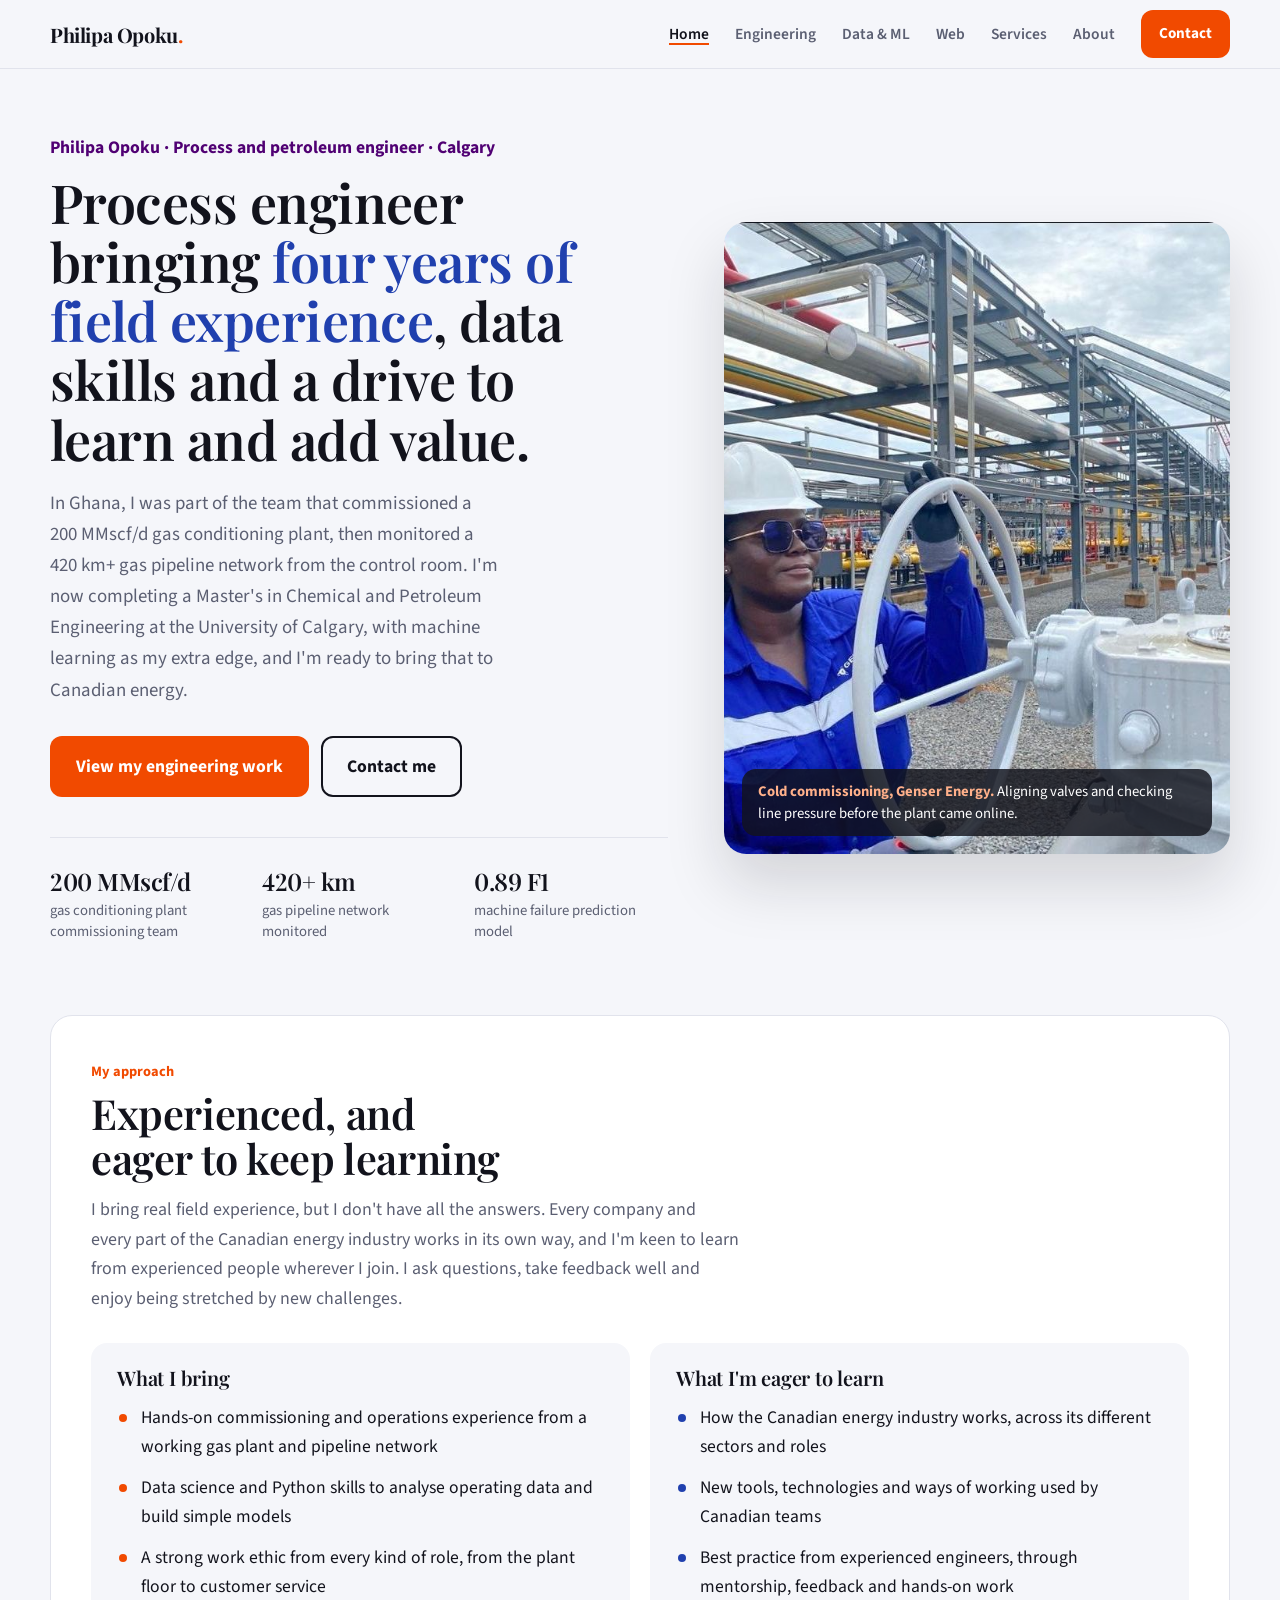
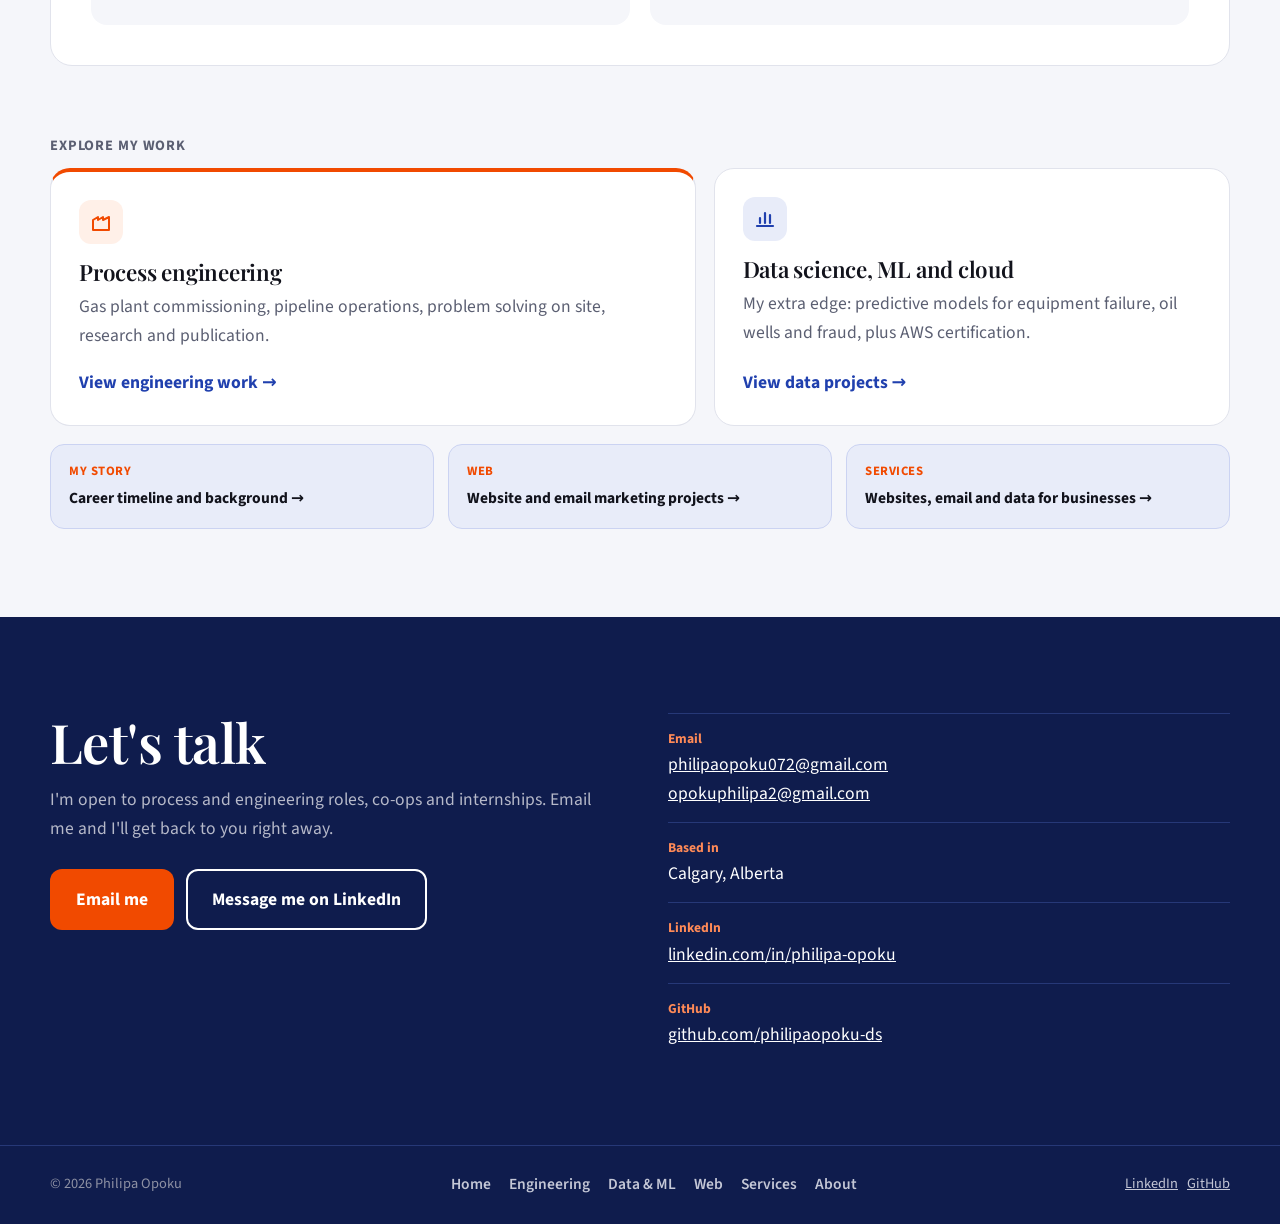
==== commit de56c3e7: "Add files via upload" ====
--- a/index.html
+++ b/index.html
@@ -29,6 +29,7 @@
     <nav aria-label="Main">
       <button class="menu-toggle" aria-expanded="false" aria-controls="nav-list">Menu</button>
       <ul id="nav-list">
+        <li><a href="index.html" aria-current="page">Home</a></li>
         <li><a href="engineering.html">Engineering</a></li>
         <li><a href="data.html">Data &amp; ML</a></li>
         <li><a href="web.html">Web</a></li>
@@ -60,6 +61,34 @@
       <img src="images/valve.jpg" alt="Philipa in a hard hat and blue coveralls operating a large valve handwheel at a gas plant" width="1080" height="810">
       <figcaption><b>Cold commissioning, Genser Energy.</b> Aligning valves and checking line pressure before the plant came online.</figcaption>
     </figure>
+  </div>
+</section>
+
+<section class="learn" aria-labelledby="learn-title">
+  <div class="wrap">
+    <div class="learn-head">
+      <span class="tag">My approach</span>
+      <h2 id="learn-title">Experienced, and eager to keep learning</h2>
+      <p>I bring real field experience, but I don't have all the answers. Every company and every part of the Canadian energy industry works in its own way, and I'm keen to learn from experienced people wherever I join. I ask questions, take feedback well and enjoy being stretched by new challenges.</p>
+    </div>
+    <div class="learn-grid">
+      <div class="learn-col">
+        <h3>What I bring</h3>
+        <ul>
+          <li>Hands-on commissioning and operations experience from a working gas plant and pipeline network</li>
+          <li>Data science and Python skills to analyse operating data and build simple models</li>
+          <li>A strong work ethic from every kind of role, from the plant floor to customer service</li>
+        </ul>
+      </div>
+      <div class="learn-col">
+        <h3>What I'm eager to learn</h3>
+        <ul>
+          <li>How the Canadian energy industry works, across its different sectors and roles</li>
+          <li>New tools, technologies and ways of working used by Canadian teams</li>
+          <li>Best practice from experienced engineers, through mentorship, feedback and hands-on work</li>
+        </ul>
+      </div>
+    </div>
   </div>
 </section>
 
--- a/site.css
+++ b/site.css
@@ -295,3 +295,54 @@
 .hero p.lead{max-width:50ch}
 .proof strong{font-family:"Playfair Display",Georgia,serif;font-weight:600}
 h1,h2,h3,.brand,.proof strong{font-variant-numeric:lining-nums}
+.research article.conf{grid-column:1/-1;border-left:4px solid #FF8A57}
+.project.feature{grid-column:1/-1;display:grid;grid-template-columns:1.15fr 1fr}
+.project.feature > img{aspect-ratio:auto;height:100%;object-fit:cover;object-position:left top;border-right:1px solid var(--line)}
+.project.feature .body{padding:30px;justify-content:center}
+.project.feature h3{font-size:1.5rem}
+.project .new{font-size:.8rem;font-weight:700;letter-spacing:.04em;text-transform:uppercase;color:var(--orange)}
+@media (max-width:820px){.project.feature{grid-column:auto;grid-template-columns:1fr}.project.feature > img{border-right:none;border-bottom:1px solid var(--line);aspect-ratio:16/10}}
+/* back link and breadcrumb */
+.crumbs{border-bottom:1px solid var(--line);background:var(--white)}
+.crumbs .wrap{display:flex;align-items:center;gap:10px;padding:12px 0;font-size:.95rem;color:var(--muted)}
+.crumbs a{color:var(--muted);text-decoration:none;font-weight:600}
+.crumbs a:hover{color:var(--ink)}
+.crumbs .back{color:var(--blue);font-weight:700;margin-right:6px}
+.crumbs span:last-child{color:var(--ink);font-weight:600}
+/* learning section */
+.learn{padding:0 0 72px}
+.learn .wrap{background:var(--white);border:1px solid var(--line);border-radius:22px;padding:40px}
+.learn-head{max-width:72ch}
+.learn-head .tag{display:inline-block;font-weight:700;font-size:.9rem;color:var(--orange);margin-bottom:8px}
+.learn-head h2{font-size:clamp(1.8rem,3.4vw,2.6rem)}
+.learn-head p{color:var(--muted);margin-top:14px;font-size:1.12rem}
+.learn-grid{margin-top:30px;display:grid;grid-template-columns:1fr 1fr;gap:20px}
+.learn-col{background:var(--paper);border-radius:16px;padding:24px 26px}
+.learn-col h3{font-size:1.25rem}
+.learn-col ul{list-style:none;margin-top:14px;display:grid;gap:12px}
+.learn-col li{position:relative;padding-left:24px;color:var(--ink)}
+.learn-col li::before{content:"";position:absolute;left:2px;top:.62em;width:8px;height:8px;border-radius:50%;background:var(--orange)}
+.learn-col:last-child li::before{background:var(--blue)}
+@media (max-width:820px){.learn-grid{grid-template-columns:1fr}.learn .wrap{padding:26px 22px}}
+/* cloud projects in progress */
+.builds{margin-top:44px}
+.builds-title{font-size:1.4rem}
+.build-grid{margin-top:16px;display:grid;grid-template-columns:1fr 1fr;gap:18px}
+.build{background:var(--paper);border:1px solid var(--line);border-radius:16px;padding:22px 24px}
+.build-top{display:flex;justify-content:space-between;align-items:flex-start;gap:12px}
+.build h4{font-family:"Playfair Display",Georgia,serif;font-weight:600;font-size:1.15rem;line-height:1.2}
+.build p{color:var(--muted);margin-top:10px;font-size:.98rem}
+.build .aws{color:var(--blue);font-weight:600;font-size:.88rem}
+.pill{flex-shrink:0;font-size:.8rem;font-weight:700;padding:4px 11px;border-radius:999px;white-space:nowrap}
+.pill.progress{background:#FFF0E8;color:#B53800}
+.pill.next-up{background:var(--soft);color:var(--blue)}
+.pill.live{background:#E7F4EC;color:#1F6B43}
+@media (max-width:820px){.build-grid{grid-template-columns:1fr}}
+.build-grid{grid-template-columns:repeat(6,1fr)}
+.build-grid .build{grid-column:span 2;display:flex;flex-direction:column}
+.build-grid .build:nth-child(-n+2){grid-column:span 3}
+.build .aws{margin-top:auto;padding-top:12px}
+.pill.planned{background:var(--white);color:var(--muted);border:1px solid var(--line)}
+@media (max-width:1000px){.build-grid{grid-template-columns:1fr 1fr}.build-grid .build,.build-grid .build:nth-child(-n+2){grid-column:auto}.build-grid .build:last-child{grid-column:1/-1}}
+@media (max-width:820px){.build-grid{grid-template-columns:1fr}.build-grid .build:last-child{grid-column:auto}}
+.build .build-link{margin-top:10px}.build .build-link a{font-weight:700}
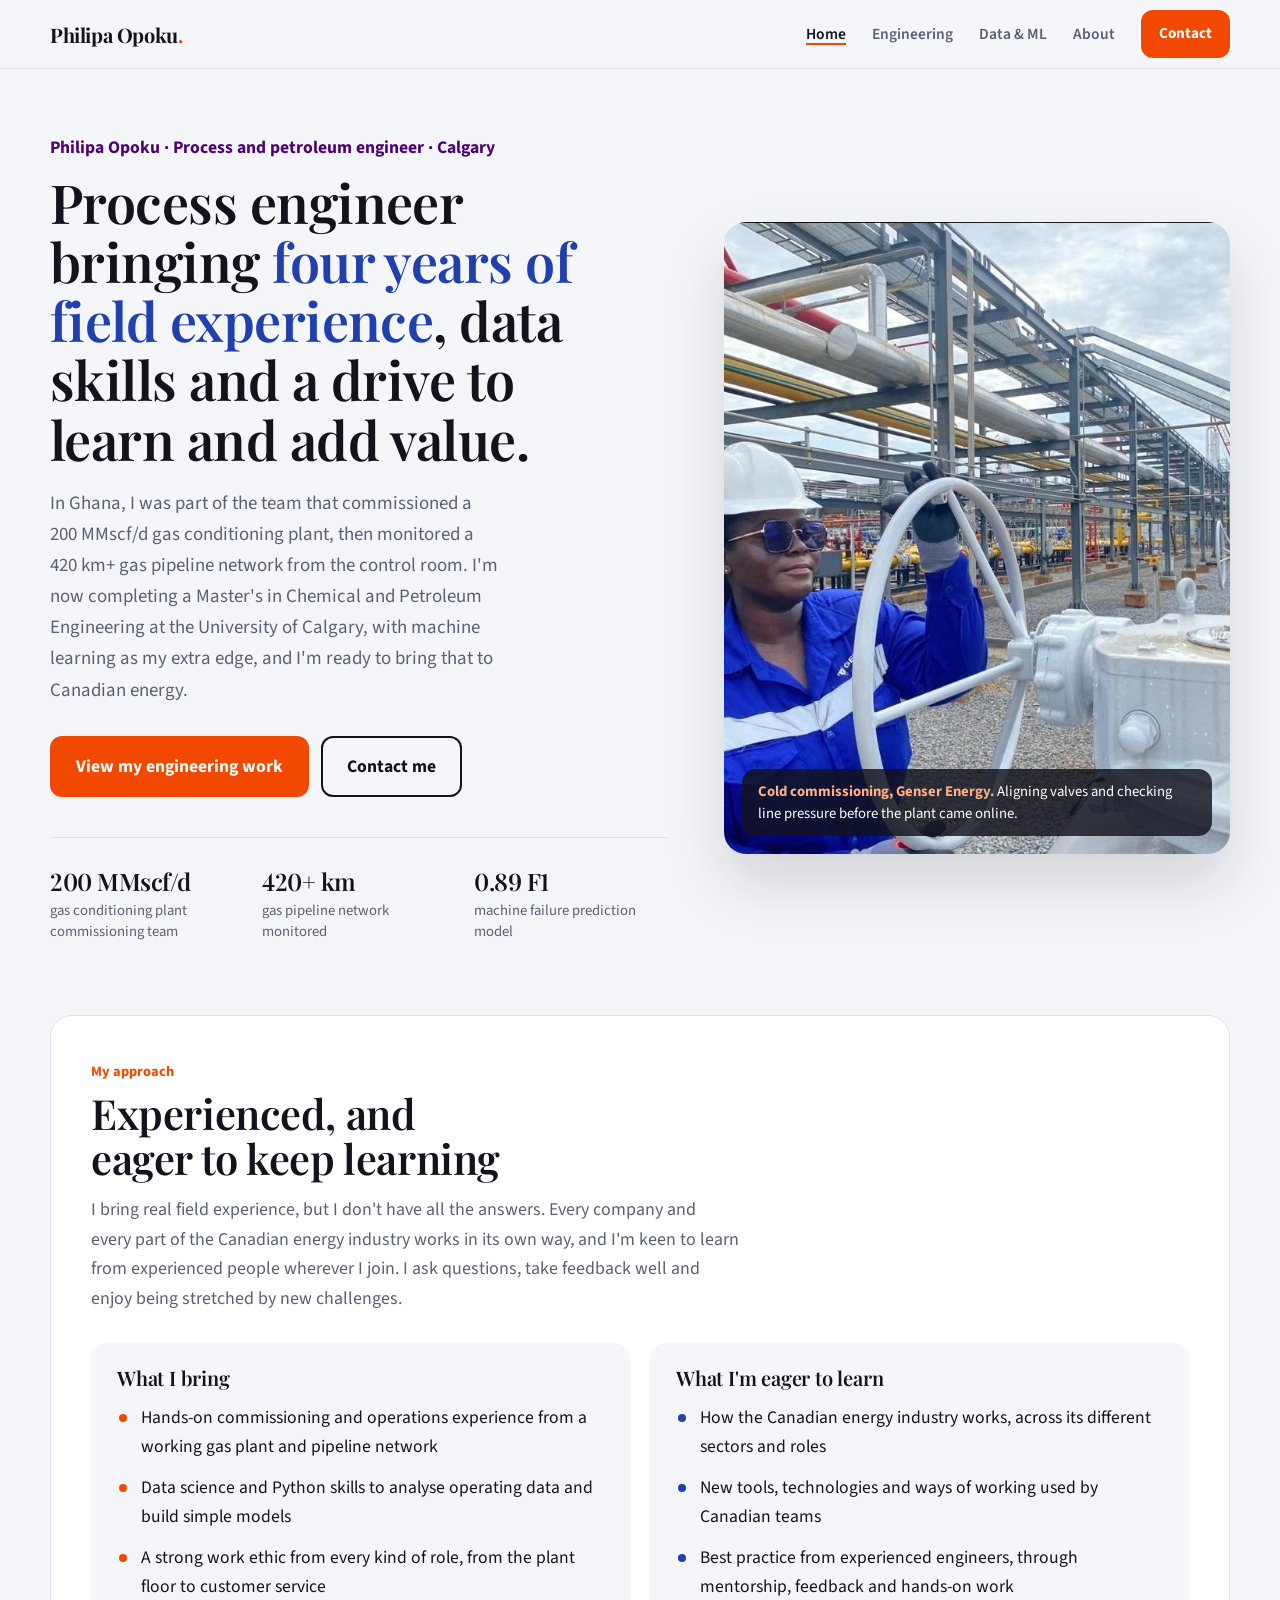
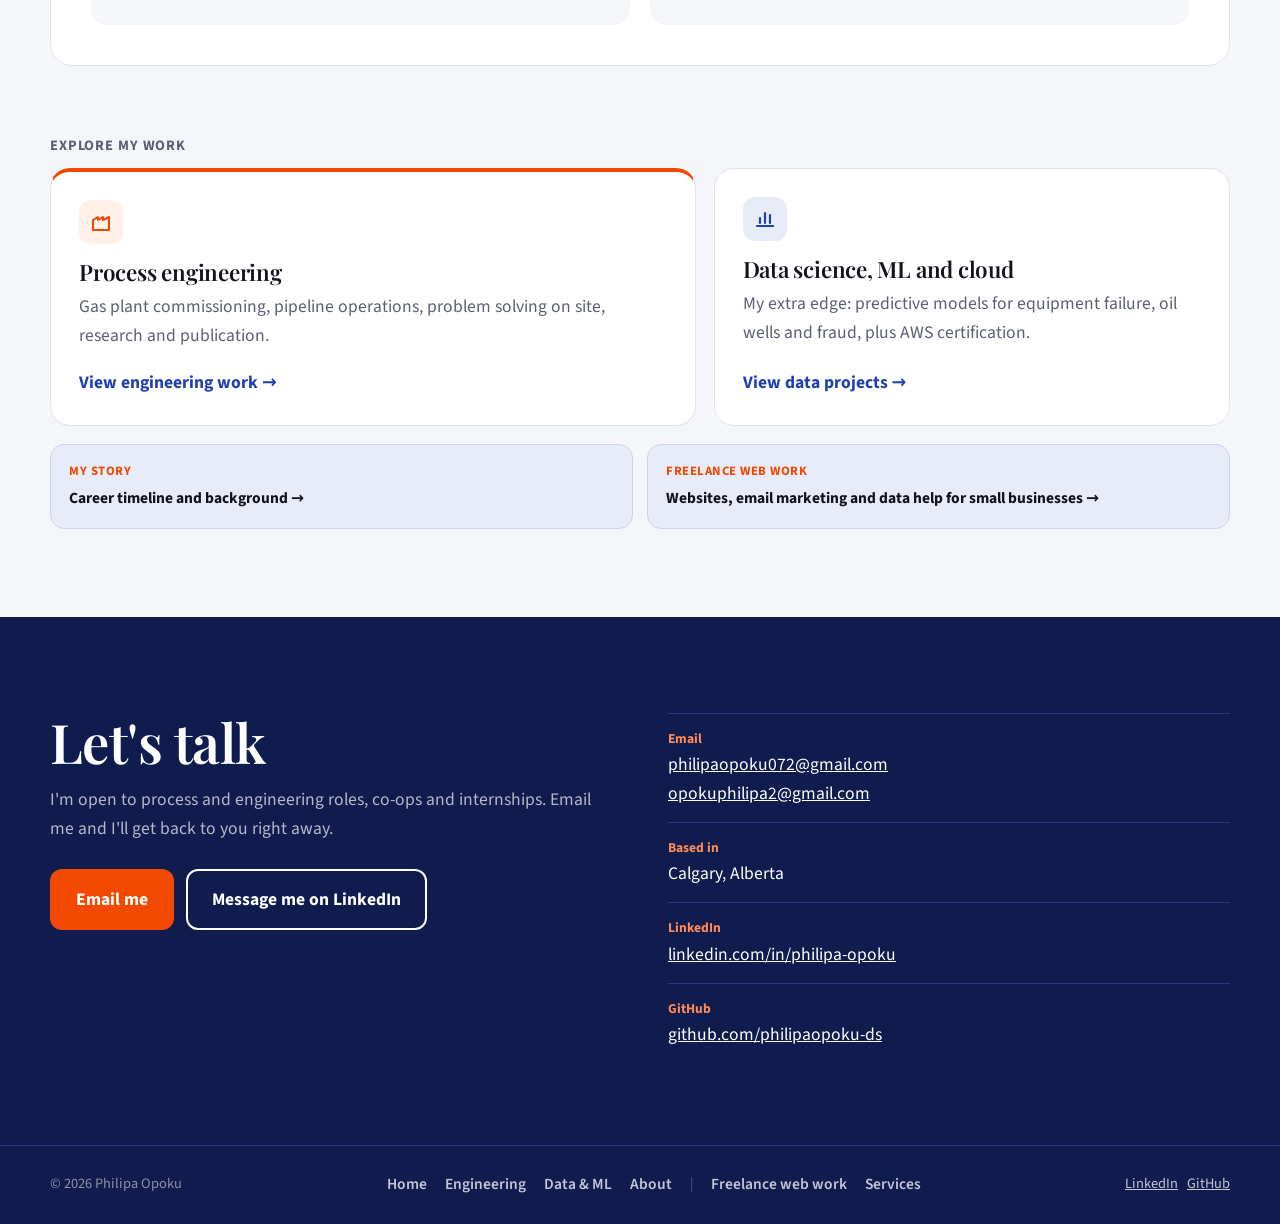
==== commit 3ec82b43: "Add files via upload" ====
--- a/index.html
+++ b/index.html
@@ -32,8 +32,6 @@
         <li><a href="index.html" aria-current="page">Home</a></li>
         <li><a href="engineering.html">Engineering</a></li>
         <li><a href="data.html">Data &amp; ML</a></li>
-        <li><a href="web.html">Web</a></li>
-        <li><a href="services.html">Services</a></li>
         <li><a href="about.html">About</a></li>
         <li><a class="btn btn-orange" href="#contact">Contact</a></li>
       </ul>
@@ -99,7 +97,7 @@
       <a class="path main" href="engineering.html"><span class="ic" style="background:#FFF0E8"><svg width="24" height="24" viewBox="0 0 24 24" aria-hidden="true"><path d="M4 20V10l5-3v3l5-3v3l6-3v13z" fill="none" stroke="#F14A00" stroke-width="2" stroke-linejoin="round"/></svg></span><h3>Process engineering</h3><p>Gas plant commissioning, pipeline operations, problem solving on site, research and publication.</p><span class="go">View engineering work &rarr;</span></a>
       <a class="path" href="data.html"><span class="ic" style="background:var(--soft)"><svg width="24" height="24" viewBox="0 0 24 24" aria-hidden="true"><path d="M4 19h16M7 16v-5M12 16V6M17 16v-8" stroke="#2040AE" stroke-width="2.2" stroke-linecap="round"/></svg></span><h3>Data science, ML and cloud</h3><p>My extra edge: predictive models for equipment failure, oil wells and fraud, plus AWS certification.</p><span class="go">View data projects &rarr;</span></a>
     </div>
-    <div class="also-row"><a href="about.html"><span>My story</span>Career timeline and background &rarr;</a><a href="web.html"><span>Web</span>Website and email marketing projects &rarr;</a><a href="services.html"><span>Services</span>Websites, email and data for businesses &rarr;</a></div>
+    <div class="also-row two"><a href="about.html"><span>My story</span>Career timeline and background &rarr;</a><a href="web.html"><span>Freelance web work</span>Websites, email marketing and data help for small businesses &rarr;</a></div>
   </div>
 </section>
 
@@ -122,7 +120,7 @@
 <footer>
   <div class="wrap">
     <span>© <span id="year">2026</span> Philipa Opoku</span>
-    <nav class="foot-nav" aria-label="Footer"><a href="index.html">Home</a> <a href="engineering.html">Engineering</a> <a href="data.html">Data &amp; ML</a> <a href="web.html">Web</a> <a href="services.html">Services</a> <a href="about.html">About</a></nav>
+    <nav class="foot-nav" aria-label="Footer"><a href="index.html">Home</a> <a href="engineering.html">Engineering</a> <a href="data.html">Data &amp; ML</a> <a href="about.html">About</a> <span class="foot-sep" aria-hidden="true">|</span> <a href="web.html">Freelance web work</a> <a href="services.html">Services</a></nav>
     <span><a href="https://www.linkedin.com/in/philipa-opoku" target="_blank" rel="noopener">LinkedIn</a> &nbsp; <a href="https://github.com/philipaopoku-ds" target="_blank" rel="noopener">GitHub</a></span>
   </div>
 </footer>
--- a/site.css
+++ b/site.css
@@ -346,3 +346,35 @@
 @media (max-width:1000px){.build-grid{grid-template-columns:1fr 1fr}.build-grid .build,.build-grid .build:nth-child(-n+2){grid-column:auto}.build-grid .build:last-child{grid-column:1/-1}}
 @media (max-width:820px){.build-grid{grid-template-columns:1fr}.build-grid .build:last-child{grid-column:auto}}
 .build .build-link{margin-top:10px}.build .build-link a{font-weight:700}
+/* engineering work cards */
+.work-head{margin-top:56px;display:flex;justify-content:space-between;align-items:baseline;gap:16px;flex-wrap:wrap}
+.work-head h2{font-size:clamp(1.6rem,3vw,2.2rem);color:#fff}
+.work-head p{color:#B6B9C9;font-size:.95rem}
+.work{margin-top:18px;display:grid;grid-template-columns:repeat(3,1fr);gap:16px;align-items:start}
+.job{background:#16255E;border:1px solid #263877;border-radius:16px}
+.job summary{list-style:none;cursor:pointer;padding:22px 22px 18px;display:block}
+.job summary::-webkit-details-marker{display:none}
+.job summary:focus-visible{outline:3px solid var(--orange);outline-offset:2px;border-radius:16px}
+.job .kind{font-size:.85rem;font-weight:700;color:#FF8A57;display:block;margin-bottom:8px}
+.job h3{font-size:1.18rem;color:#fff}
+.job summary p{color:#C4C7D6;margin-top:8px;font-size:.96rem}
+.job .more{display:inline-block;margin-top:12px;font-weight:700;font-size:.9rem;color:#9DB4FF}
+.job .more::after{content:" +"}
+.job[open] .more::after{content:" \2212"}
+.job[open]{grid-column:1/-1}
+.job[open] .more{color:#fff}
+.job-body{padding:0 22px 22px;border-top:1px solid #263877;margin:0 22px;padding-left:0;padding-right:0;padding-top:16px;color:#C4C7D6}
+.job-body p{font-size:.98rem}
+.job-body ul{margin-top:10px;padding-left:20px;display:grid;gap:8px;font-size:.97rem}
+.job-body b{color:#fff}
+.ghana{margin-top:16px;display:grid;grid-template-columns:.9fr 1.1fr;gap:26px;background:#16255E;border:1px solid #263877;border-left:4px solid #FF8A57;border-radius:16px;padding:26px}
+.ghana .kind{font-size:.85rem;font-weight:700;color:#FF8A57;display:block;margin-bottom:8px}
+.ghana h3{font-size:1.3rem;color:#fff}
+.ghana p{color:#C4C7D6;margin-top:10px}
+.ghana ul{padding-left:20px;display:grid;gap:8px;color:#C4C7D6;font-size:.97rem}
+.ghana b{color:#fff}
+.earlier.one{grid-template-columns:1fr}
+@media (max-width:1000px){.work{grid-template-columns:1fr 1fr}}
+@media (max-width:820px){.work,.ghana{grid-template-columns:1fr}}
+@media (max-width:600px){.work{grid-template-columns:1fr}}
+.also-row.two{grid-template-columns:1fr 1fr}.foot-sep{color:#4B5A8F}@media (max-width:820px){.also-row.two{grid-template-columns:1fr}}
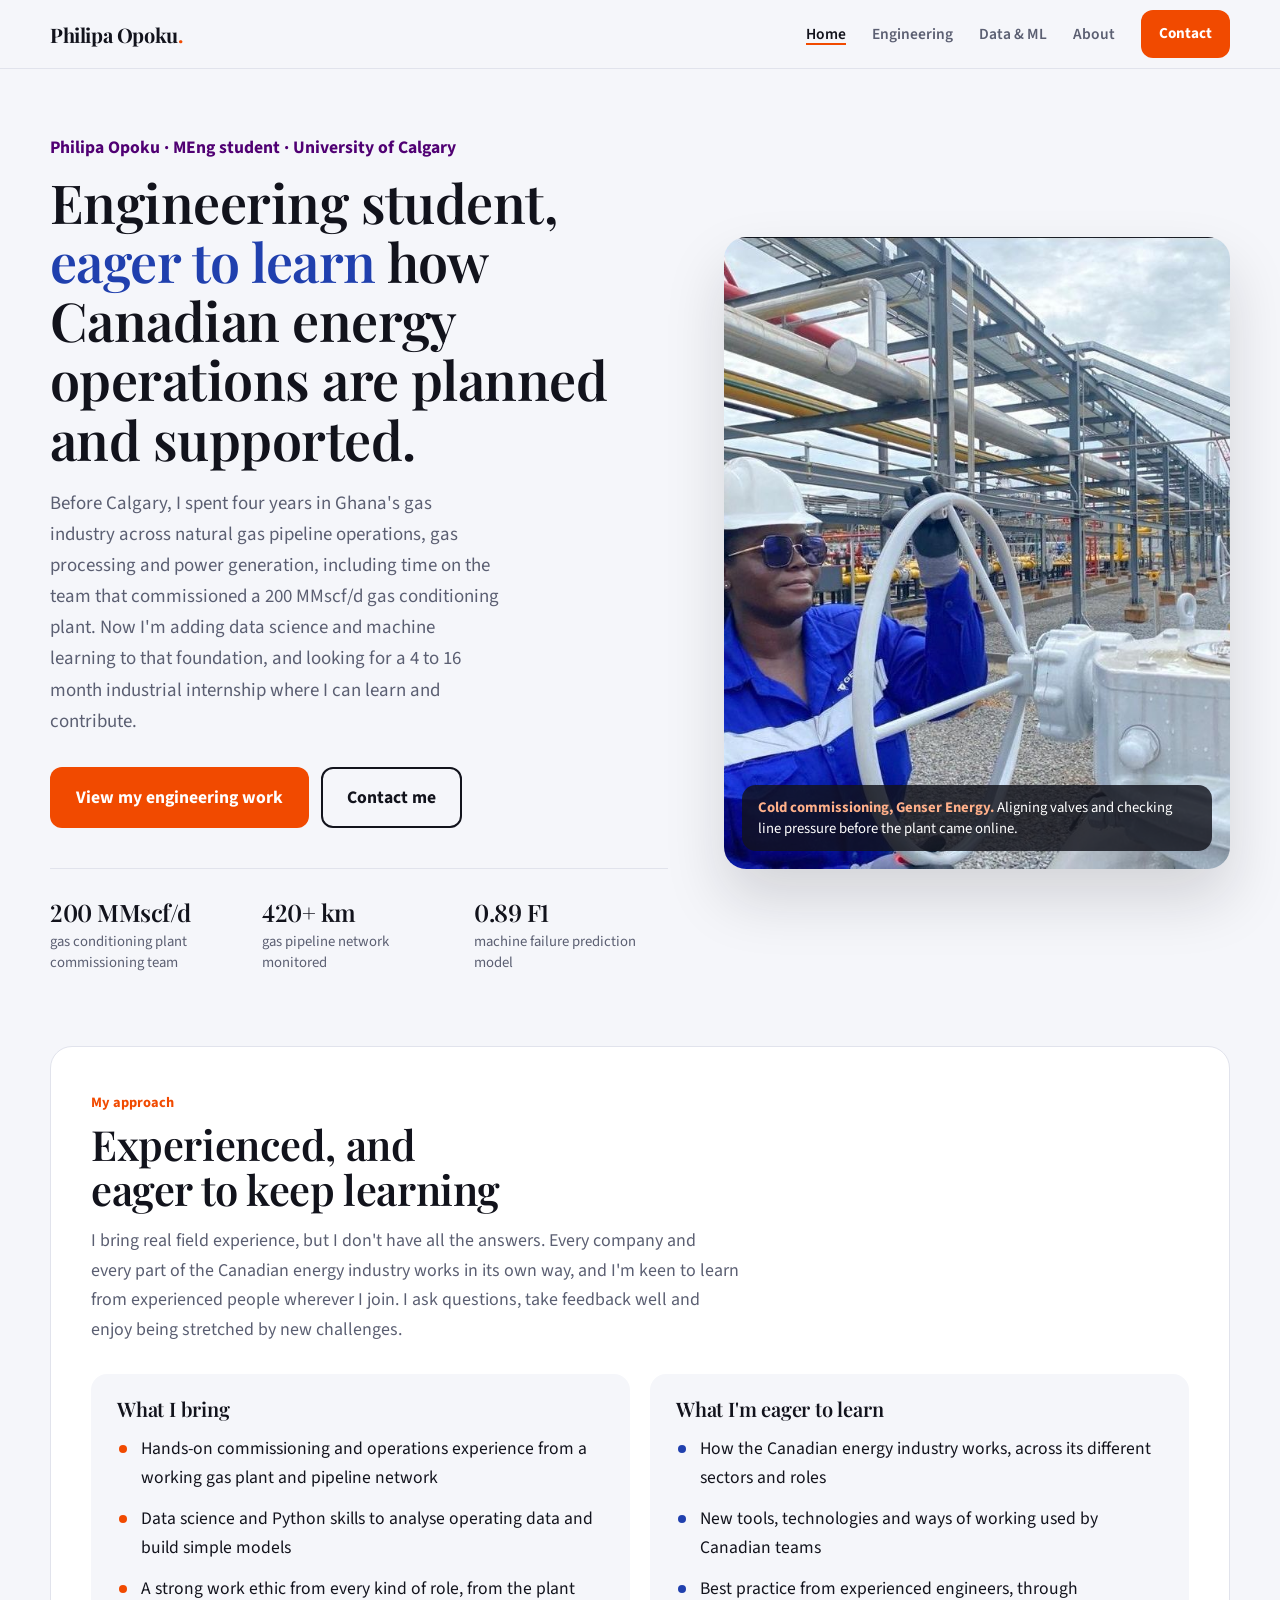
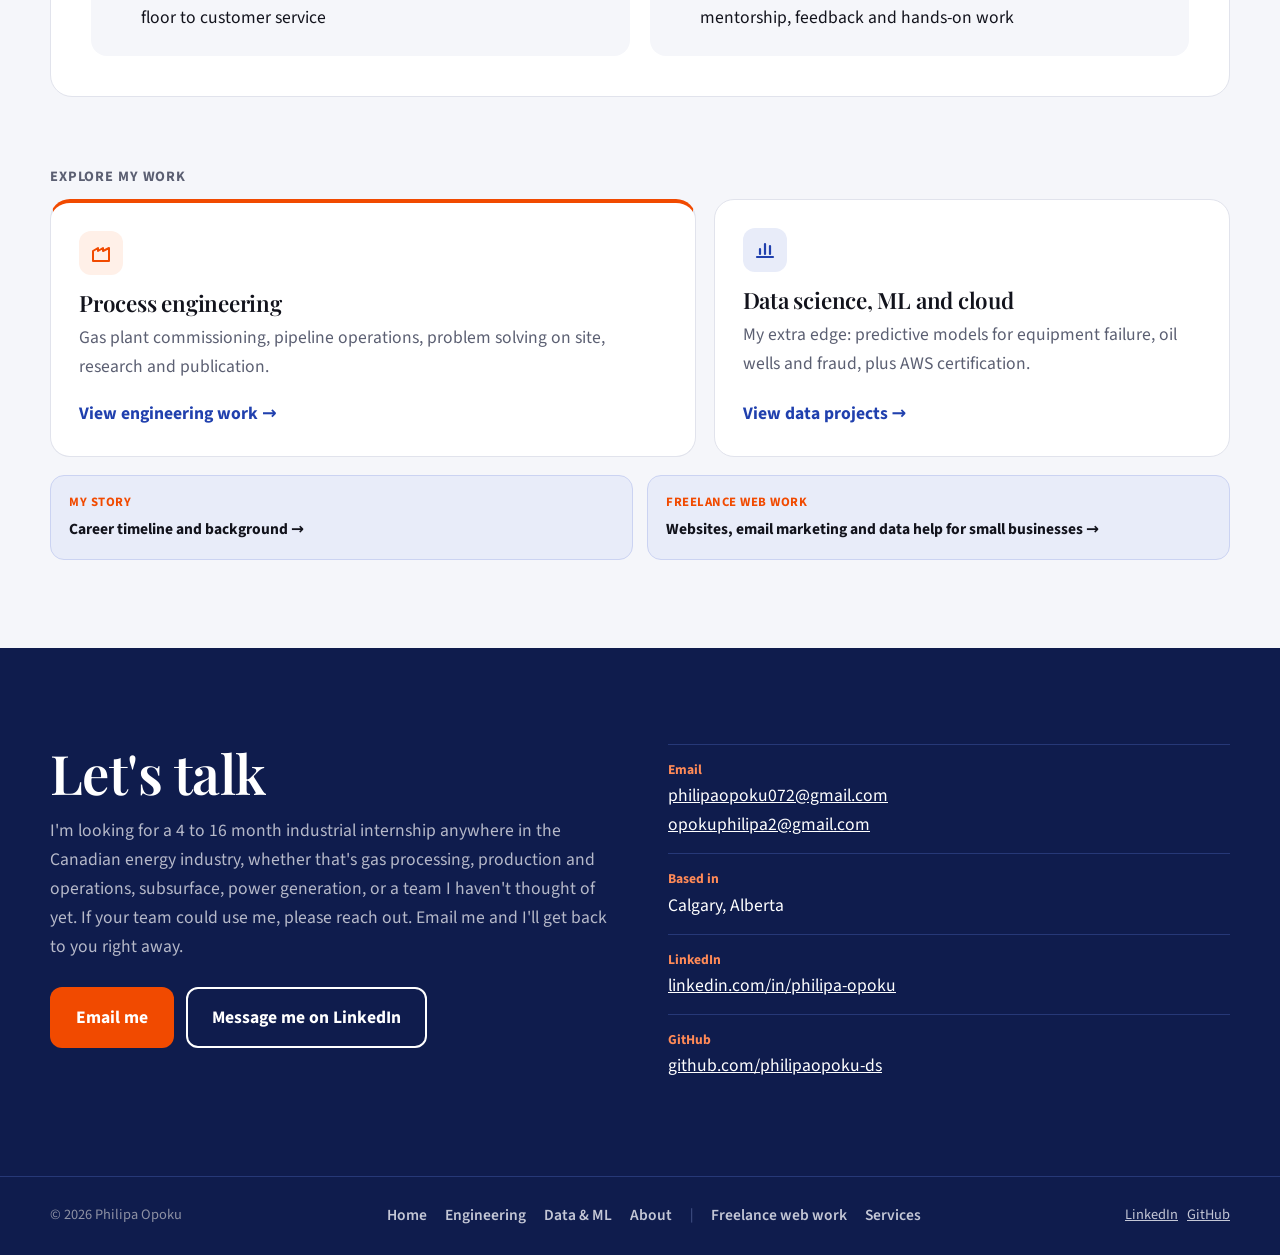
==== commit a46f6083: "Add files via upload" ====
--- a/index.html
+++ b/index.html
@@ -42,9 +42,9 @@
 <section class="hero" aria-labelledby="hero-title">
   <div class="wrap">
     <div>
-      <p class="hello">Philipa Opoku &middot; Process and petroleum engineer &middot; Calgary</p>
-      <h1 id="hero-title">Process engineer bringing <span class="accent">four years of field experience</span>, data skills and a drive to learn and add value.</h1>
-      <p class="lead">In Ghana, I was part of the team that commissioned a 200 MMscf/d gas conditioning plant, then monitored a 420 km+ gas pipeline network from the control room. I'm now completing a Master's in Chemical and Petroleum Engineering at the University of Calgary, with machine learning as my extra edge, and I'm ready to bring that to Canadian energy.</p>
+      <p class="hello">Philipa Opoku &middot; MEng student &middot; University of Calgary</p>
+      <h1 id="hero-title">Engineering student, <span class="accent">eager to learn</span> how Canadian energy operations are planned and supported.</h1>
+      <p class="lead">Before Calgary, I spent four years in Ghana's gas industry across natural gas pipeline operations, gas processing and power generation, including time on the team that commissioned a 200 MMscf/d gas conditioning plant. Now I'm adding data science and machine learning to that foundation, and looking for a 4 to 16 month industrial internship where I can learn and contribute.</p>
       <div class="actions">
         <a class="btn btn-orange" href="engineering.html">View my engineering work</a>
         <a class="btn btn-line" href="#contact">Contact me</a>
@@ -105,7 +105,7 @@
   <div class="wrap">
     <div>
       <h2 id="contact-title">Let's talk</h2>
-      <p>I'm open to process and engineering roles, co-ops and internships. Email me and I'll get back to you right away.</p>
+      <p>I'm looking for a 4 to 16 month industrial internship anywhere in the Canadian energy industry, whether that's gas processing, production and operations, subsurface, power generation, or a team I haven't thought of yet. If your team could use me, please reach out. Email me and I'll get back to you right away.</p>
       <div class="contact-actions"><a class="btn btn-orange" href="mailto:philipaopoku072@gmail.com">Email me</a><a class="btn btn-ghost" href="https://www.linkedin.com/in/philipa-opoku" target="_blank" rel="noopener">Message me on LinkedIn</a></div>
     </div>
     <ul class="contact-list">
--- a/site.css
+++ b/site.css
@@ -378,3 +378,4 @@
 @media (max-width:820px){.work,.ghana{grid-template-columns:1fr}}
 @media (max-width:600px){.work{grid-template-columns:1fr}}
 .also-row.two{grid-template-columns:1fr 1fr}.foot-sep{color:#4B5A8F}@media (max-width:820px){.also-row.two{grid-template-columns:1fr}}
+.cert .verify{margin-top:16px}.cert .verify a{display:inline-block;background:#fff;color:var(--blue);font-weight:700;text-decoration:none;padding:9px 16px;border-radius:10px}.cert .verify a:hover{background:#FFF0E8;color:#B53800}
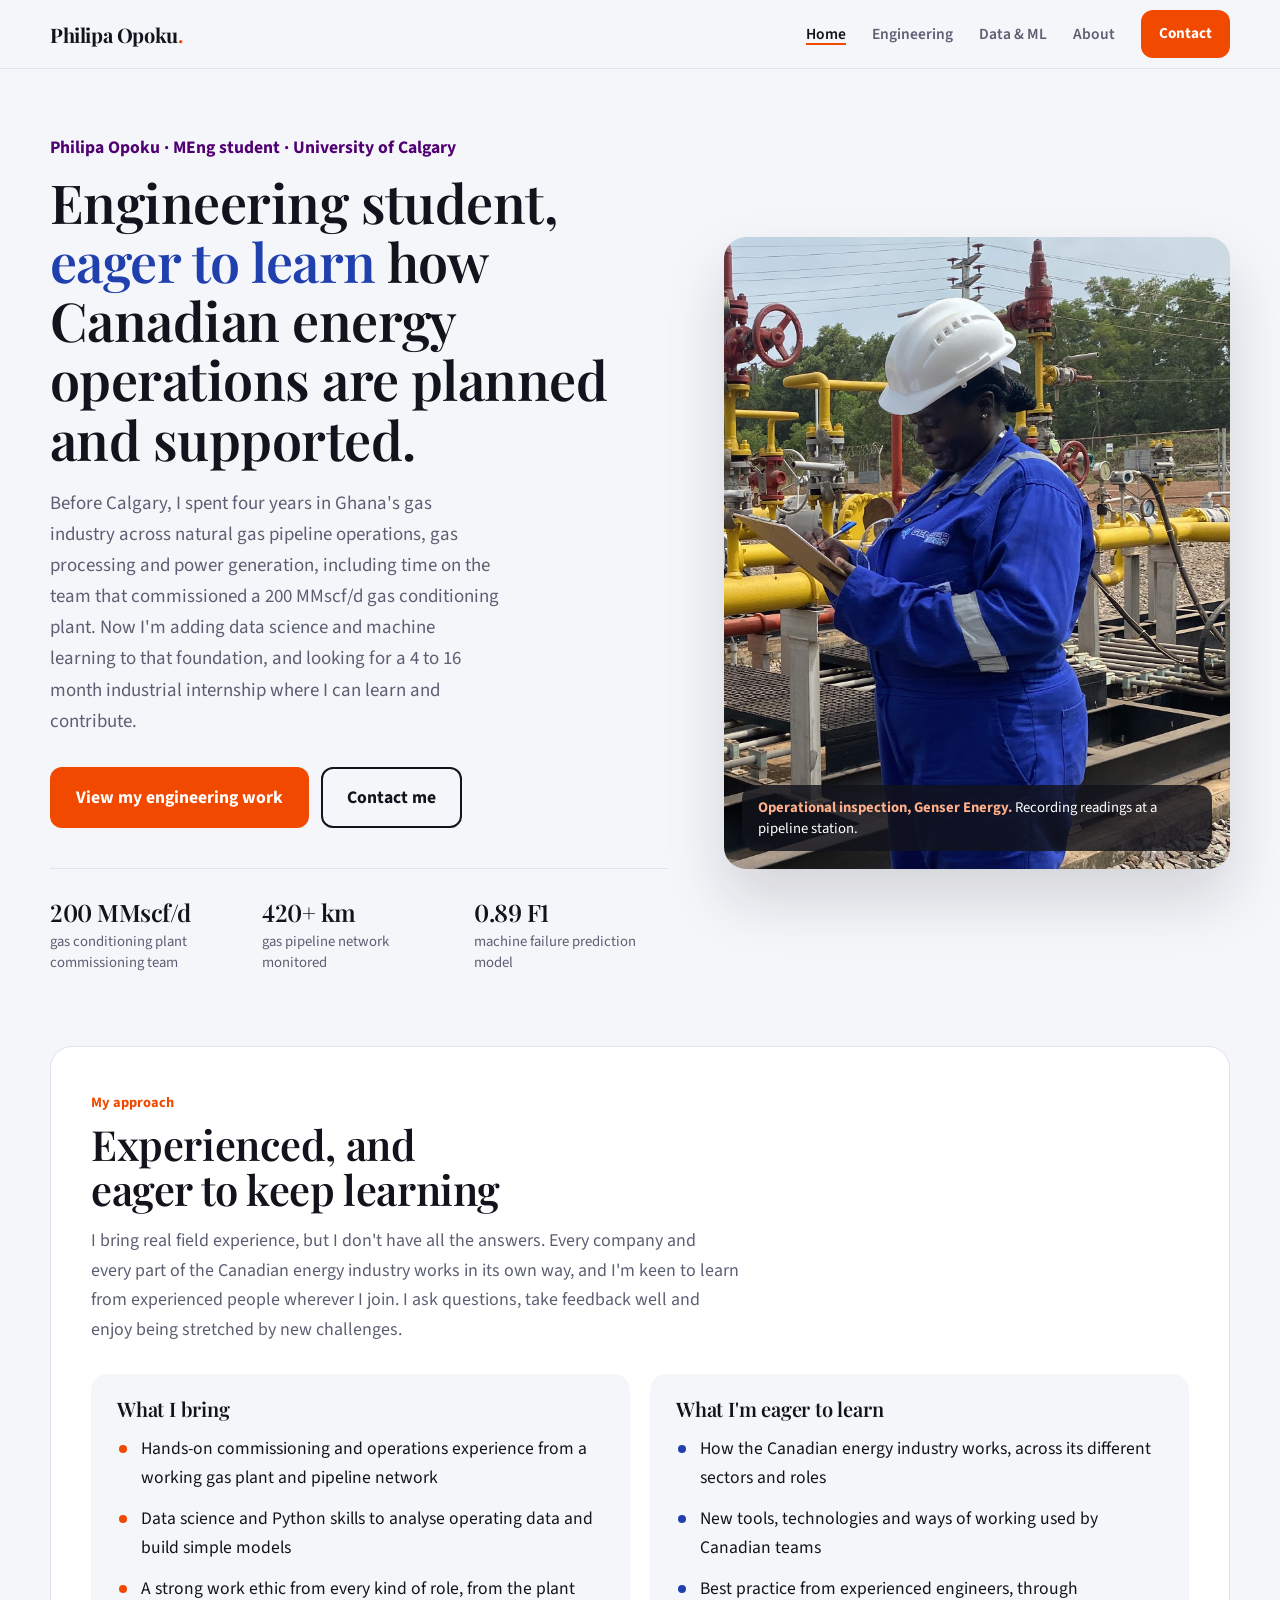
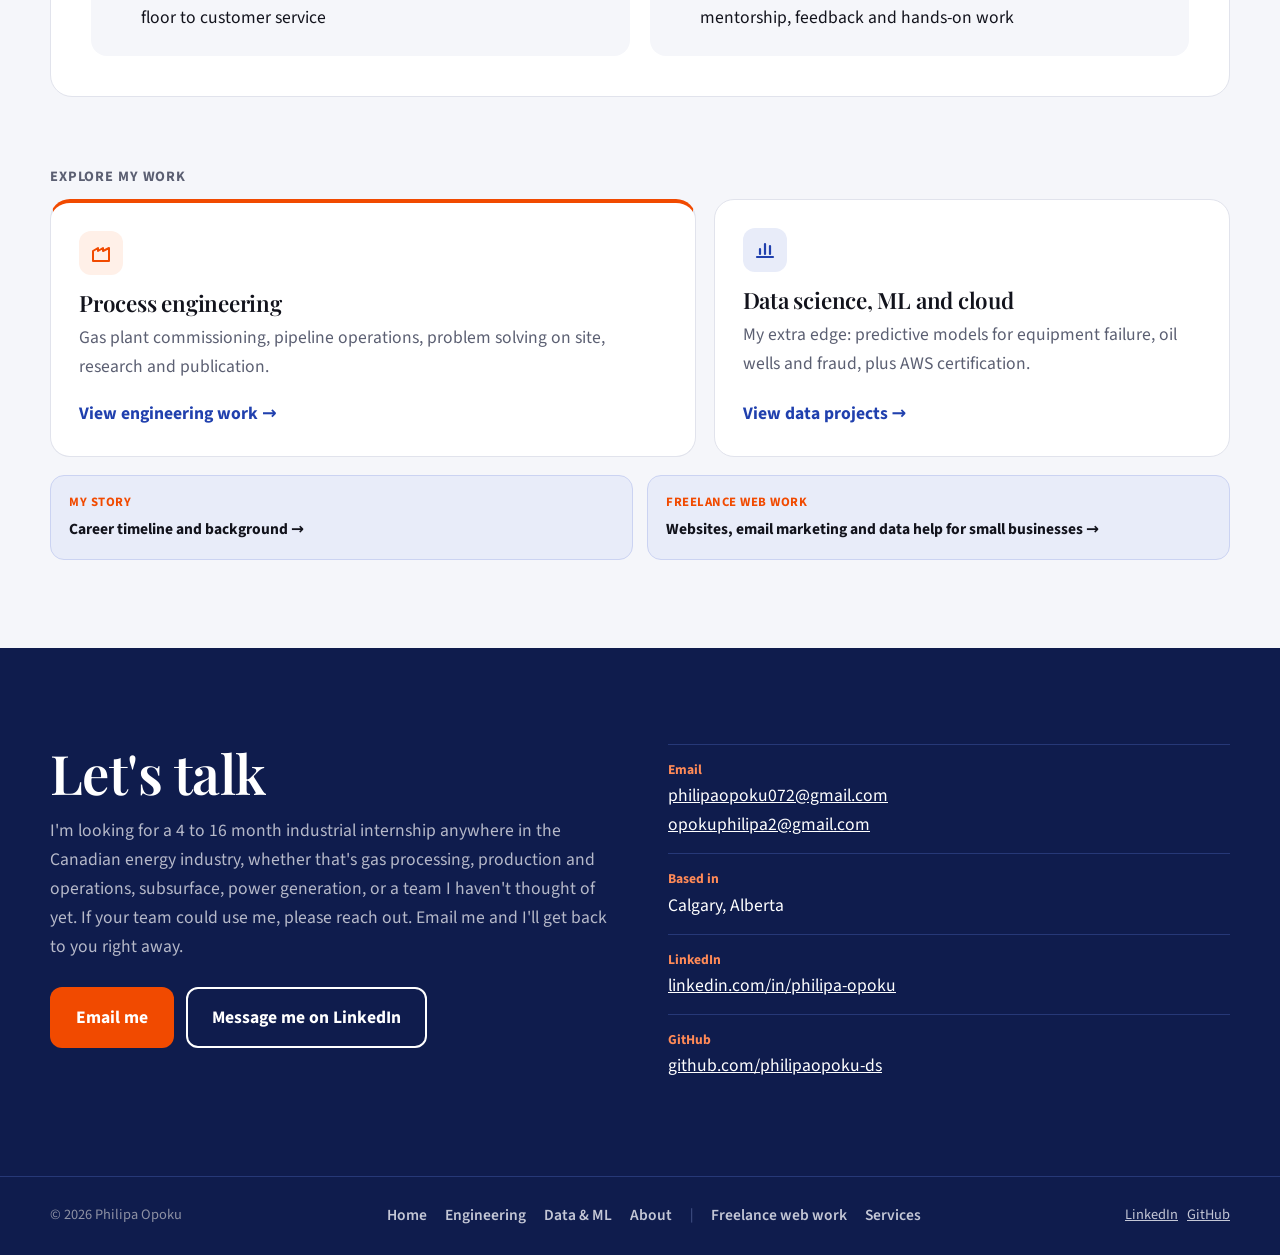
==== commit 3468ff77: "Add files via upload" ====
--- a/index.html
+++ b/index.html
@@ -56,8 +56,8 @@
       </div>
     </div>
     <figure>
-      <img src="images/valve.jpg" alt="Philipa in a hard hat and blue coveralls operating a large valve handwheel at a gas plant" width="1080" height="810">
-      <figcaption><b>Cold commissioning, Genser Energy.</b> Aligning valves and checking line pressure before the plant came online.</figcaption>
+      <img src="images/hero-inspection.jpg" alt="Philipa in a white hard hat and blue coveralls recording readings on a clipboard among yellow gas pipework and red valves at a pipeline station" width="1534" height="1918">
+      <figcaption><b>Operational inspection, Genser Energy.</b> Recording readings at a pipeline station.</figcaption>
     </figure>
   </div>
 </section>
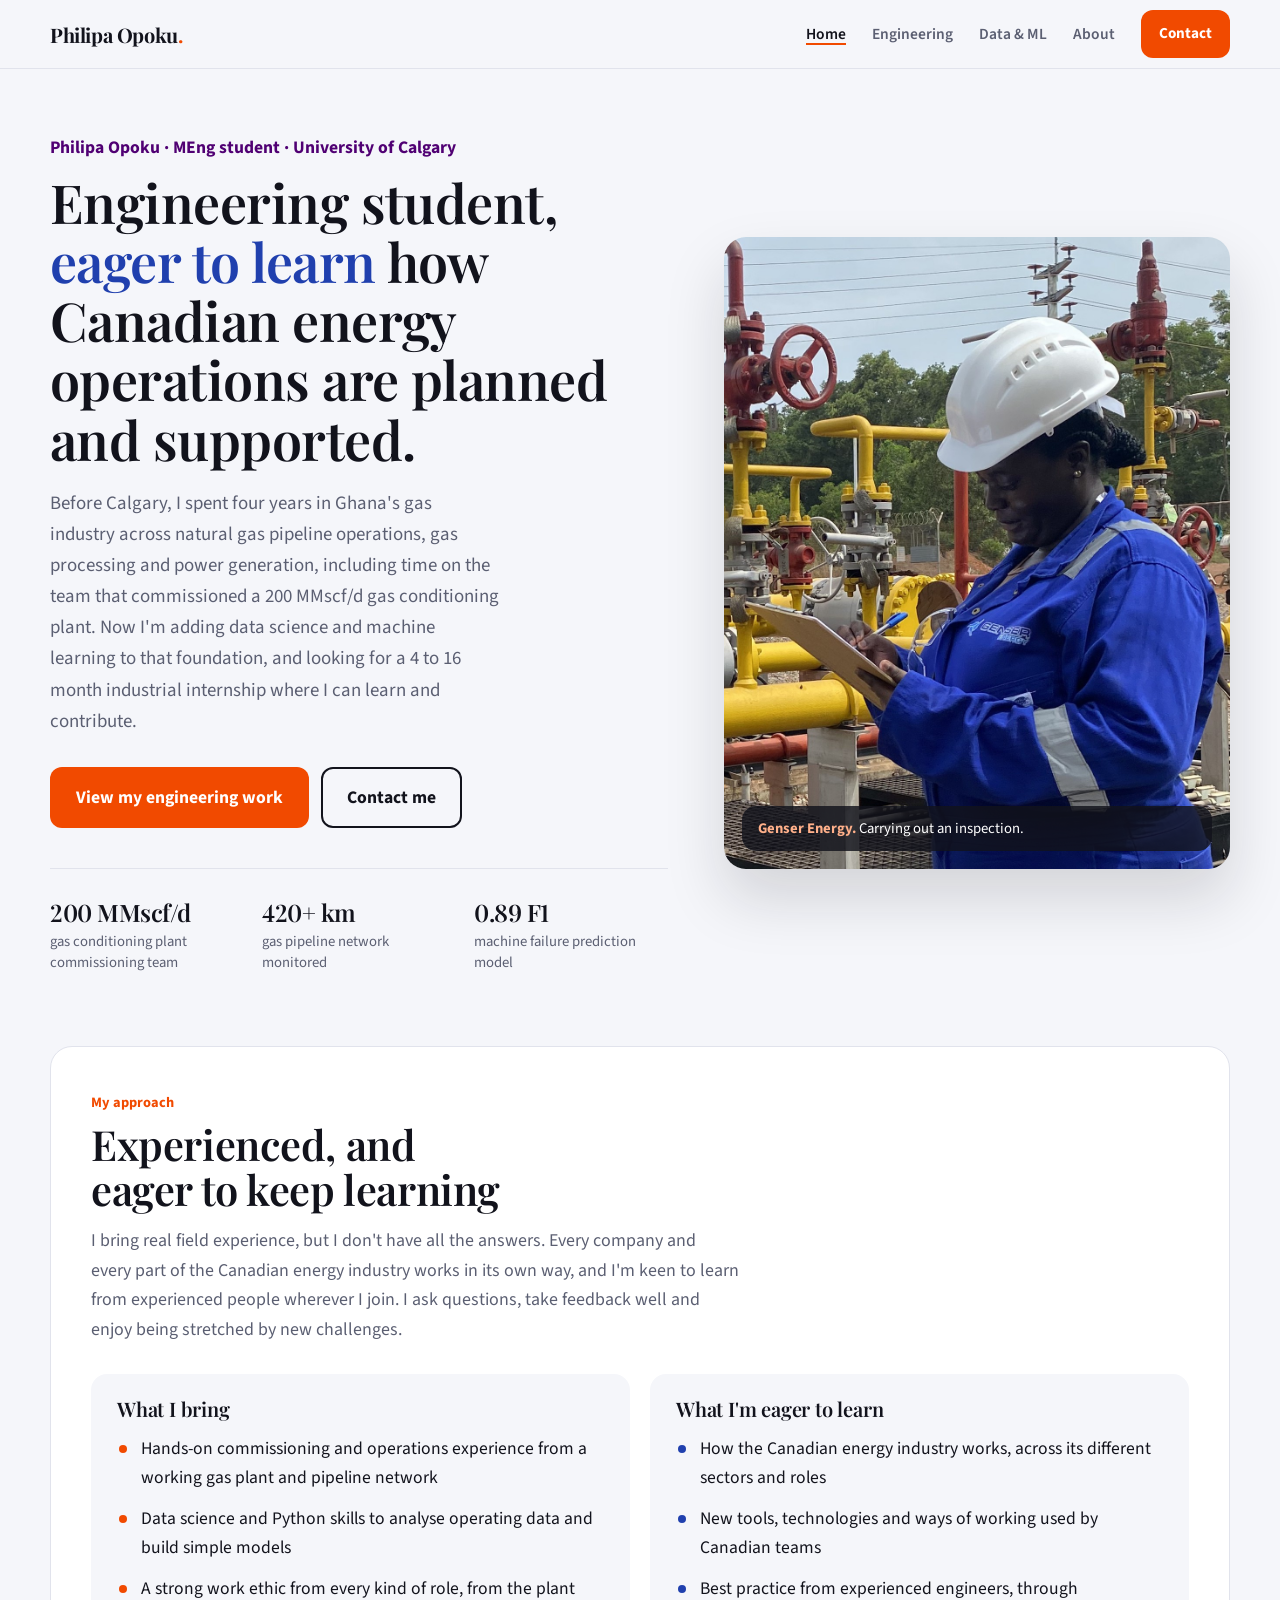
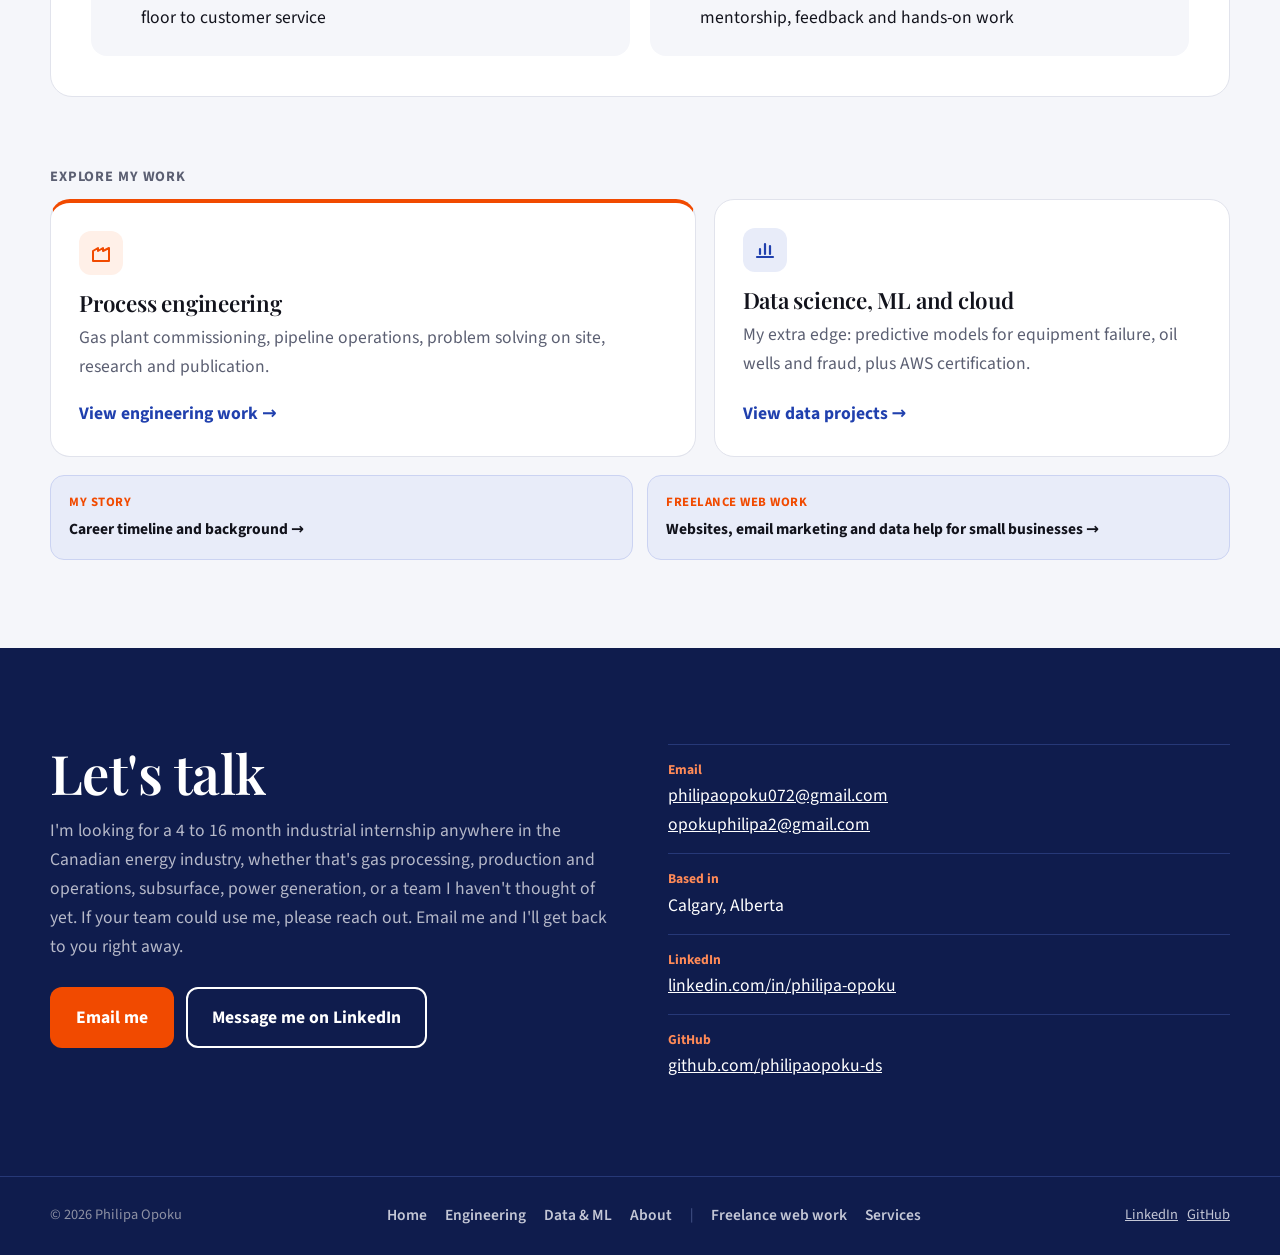
==== commit c1b5821a: "Add files via upload" ====
--- a/index.html
+++ b/index.html
@@ -56,8 +56,8 @@
       </div>
     </div>
     <figure>
-      <img src="images/hero-inspection.jpg" alt="Philipa in a white hard hat and blue coveralls recording readings on a clipboard among yellow gas pipework and red valves at a pipeline station" width="1534" height="1918">
-      <figcaption><b>Operational inspection, Genser Energy.</b> Recording readings at a pipeline station.</figcaption>
+      <img src="images/hero-inspection.jpg" alt="Philipa in a white hard hat and blue coveralls recording readings on a clipboard among yellow gas pipework and red valves at a pipeline station" width="1160" height="1450">
+      <figcaption><b>Genser Energy.</b> Carrying out an inspection.</figcaption>
     </figure>
   </div>
 </section>
